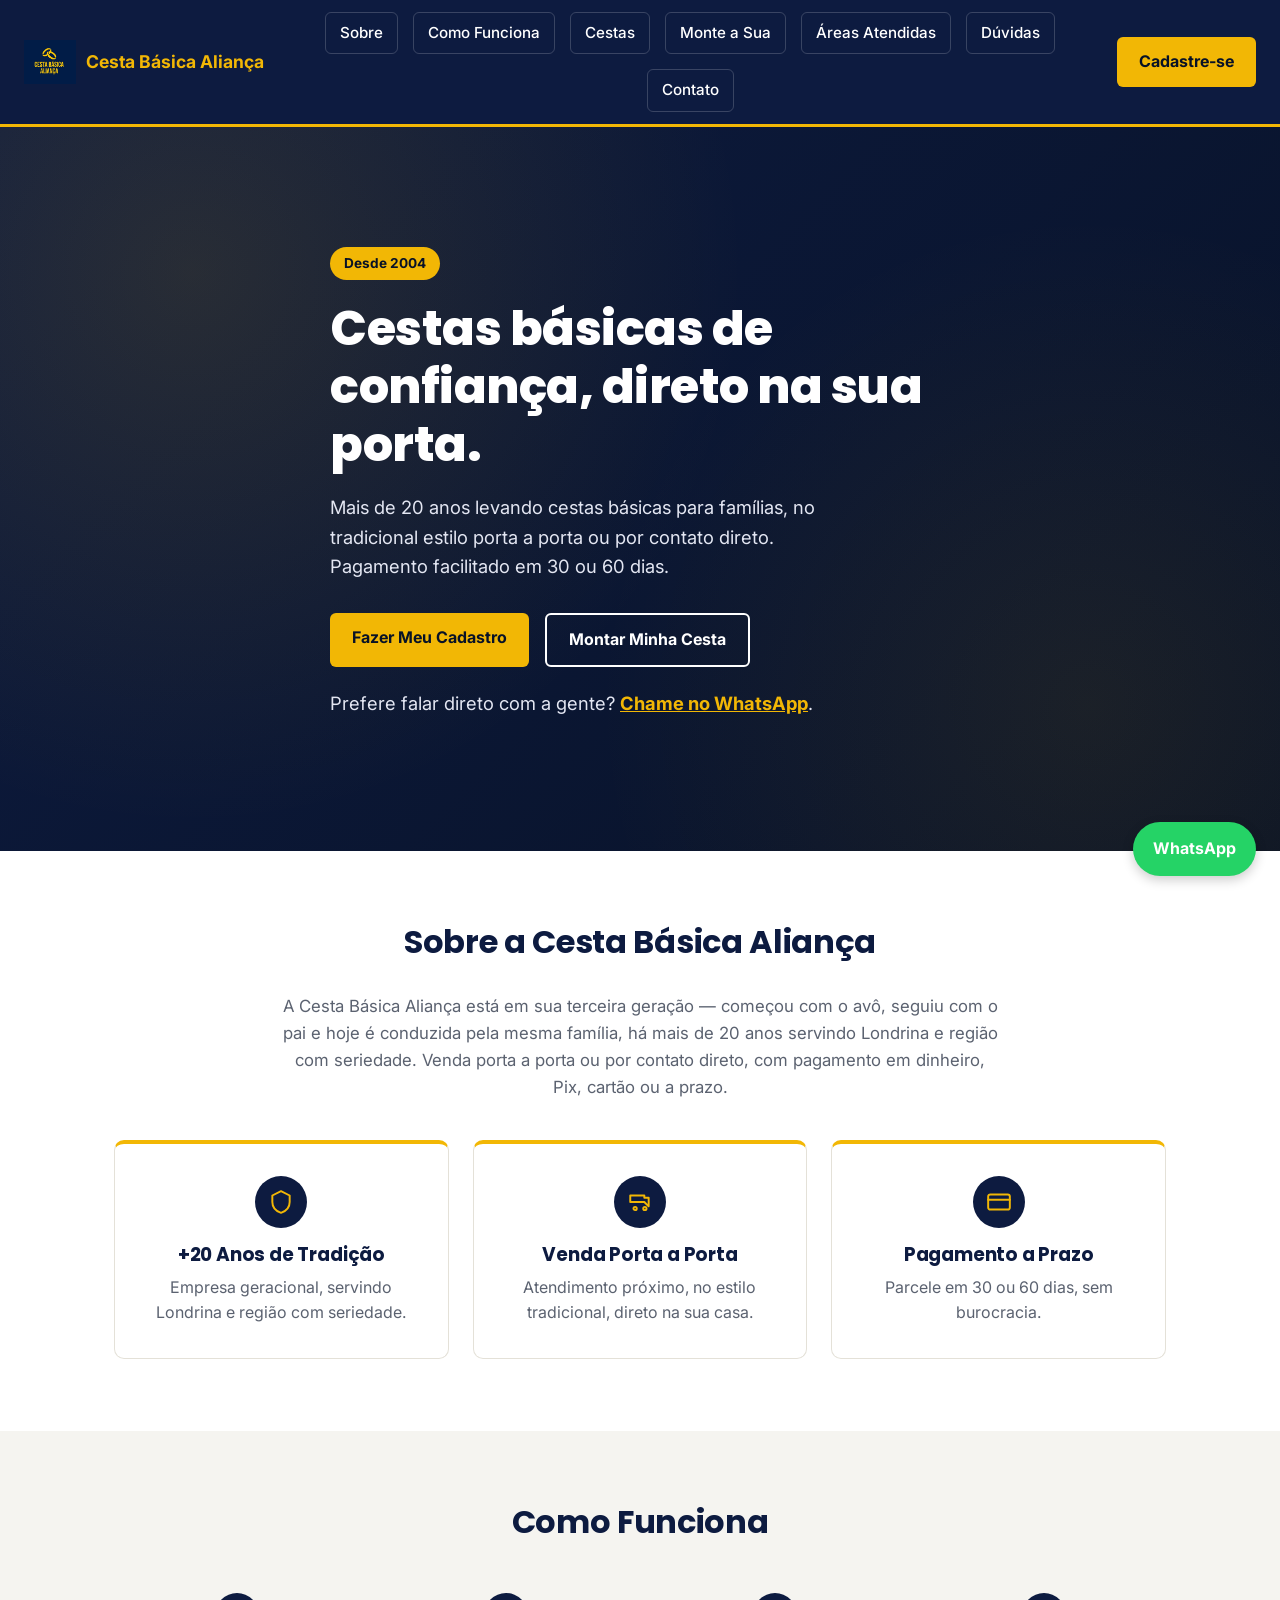
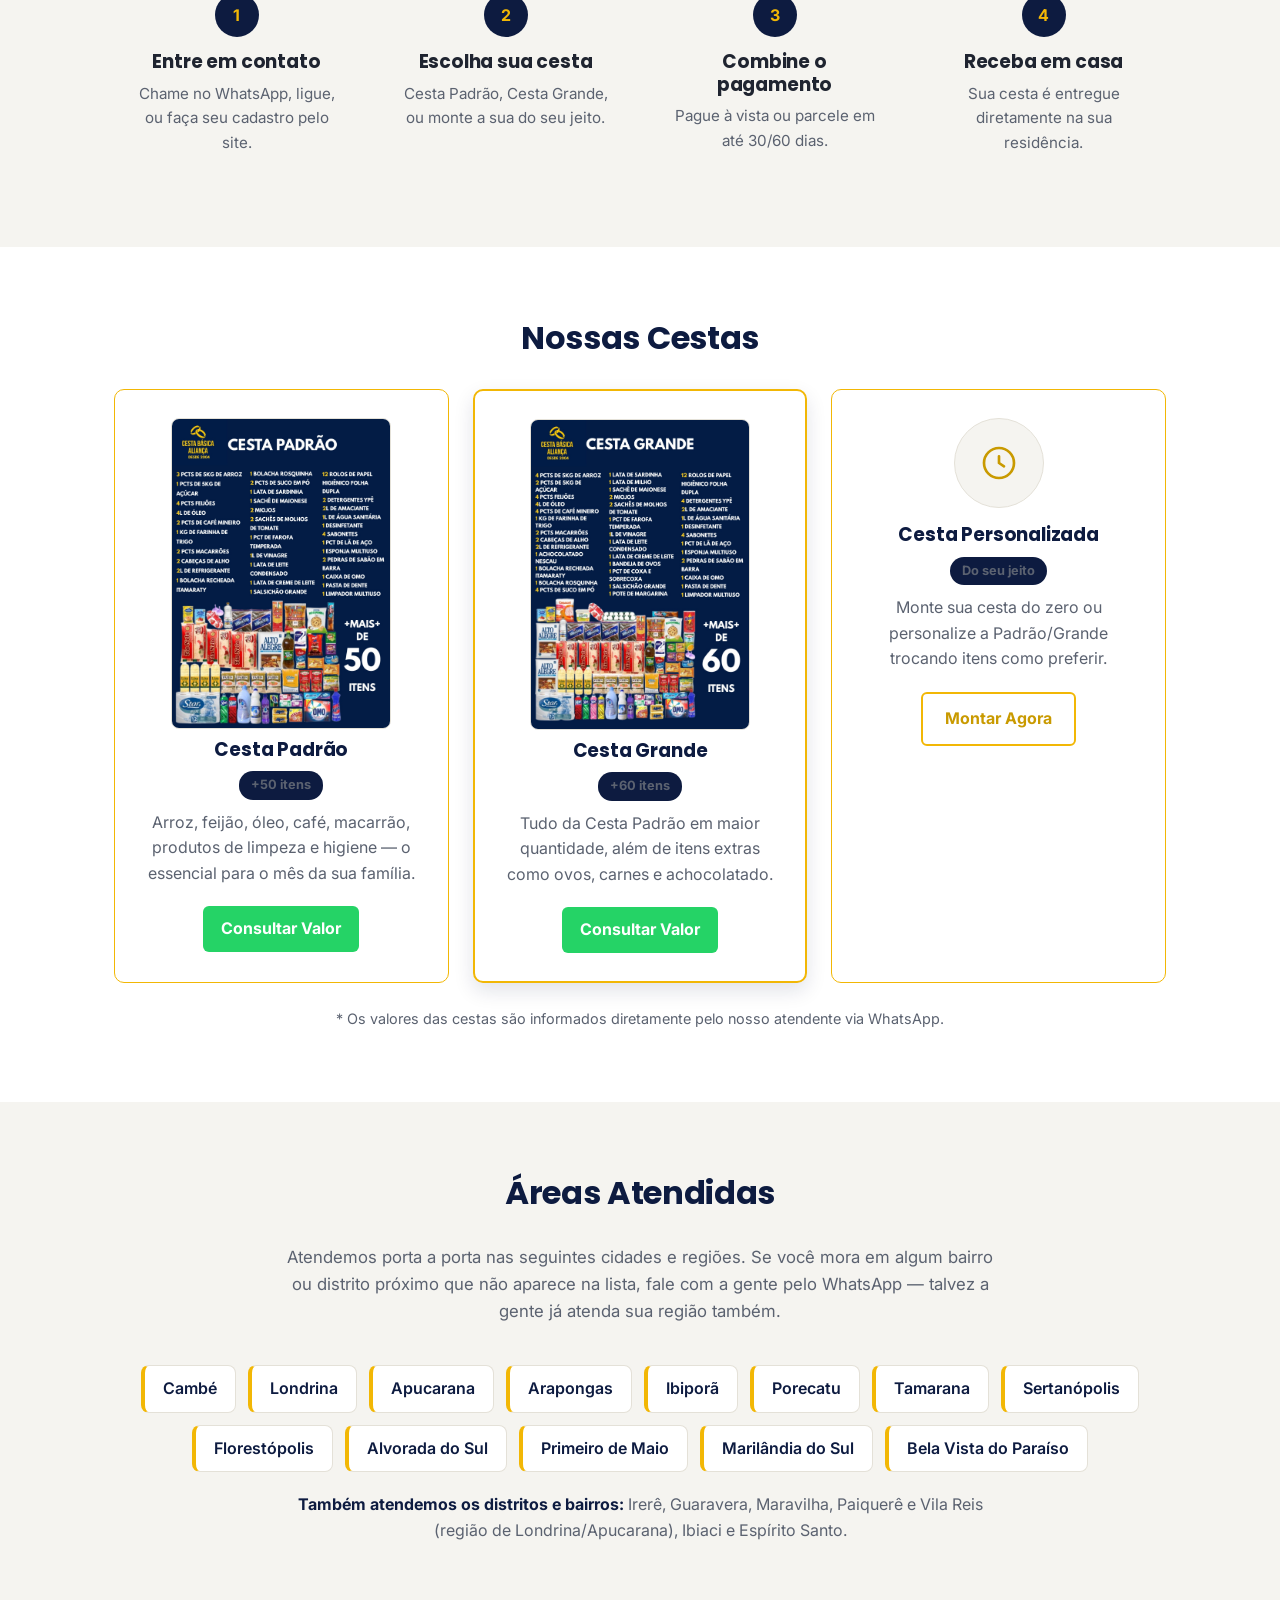
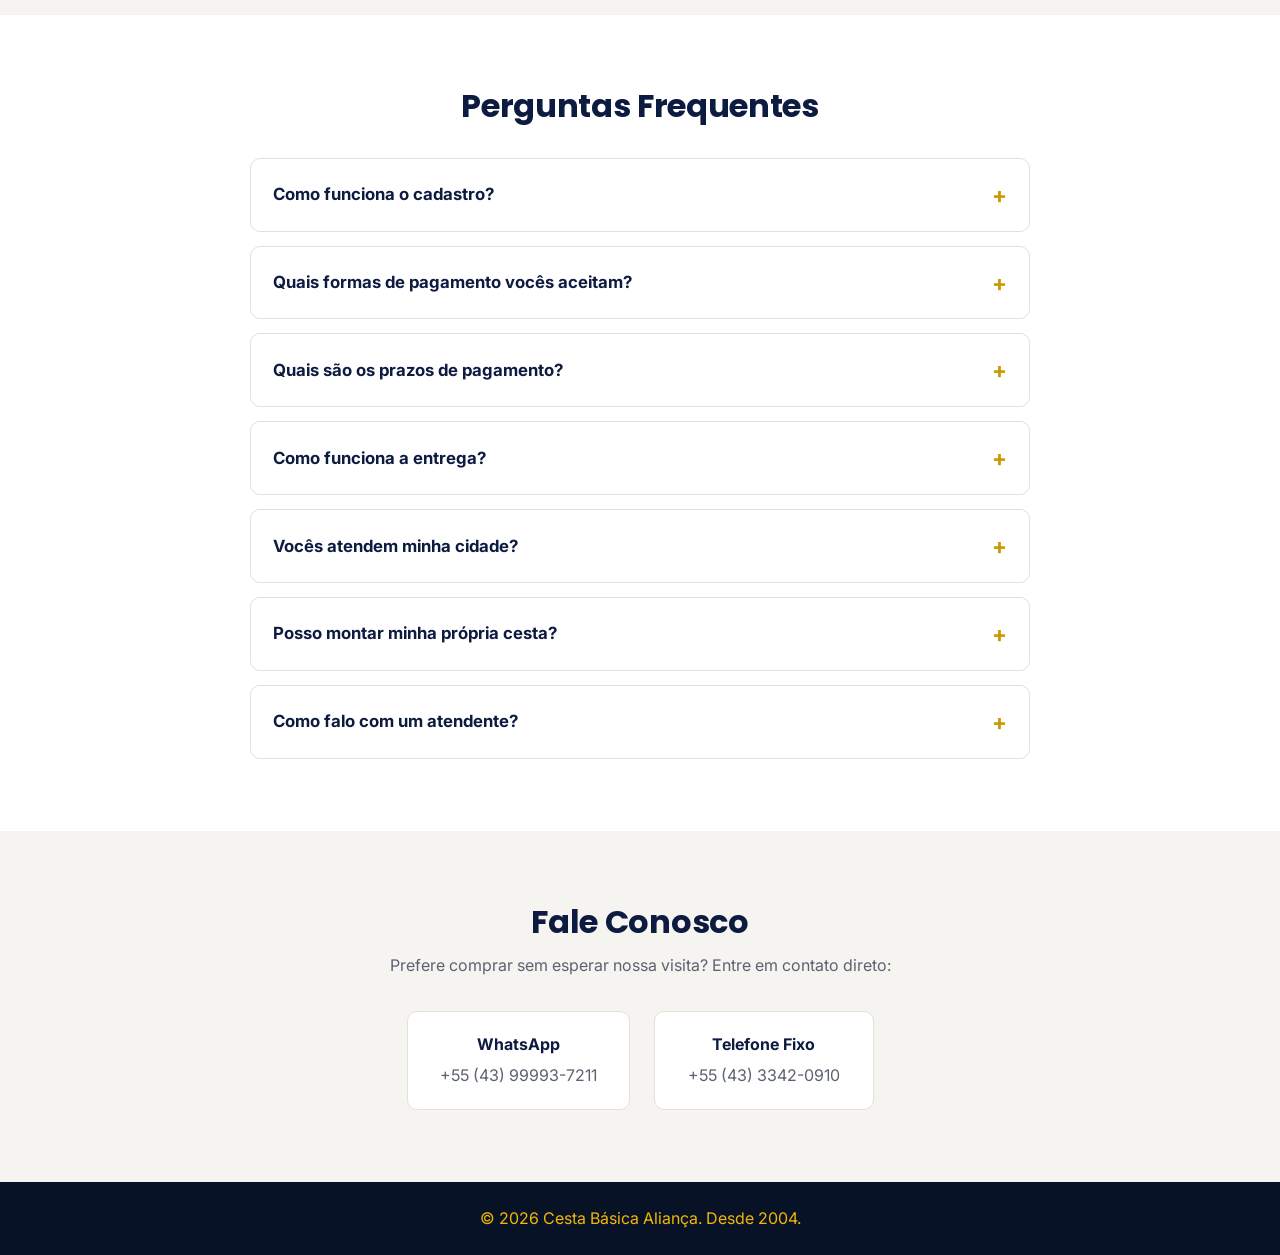
==== index.html @ c3e7e219 "Site institucional Cesta Aliança" ====
<!DOCTYPE html>
<html lang="pt-BR">
<head>
<meta charset="UTF-8">
<meta name="viewport" content="width=device-width, initial-scale=1.0">
<title>Cesta Básica Aliança - Venda de Cestas Básicas desde 2004</title>
<link rel="preconnect" href="https://fonts.googleapis.com">
<link rel="preconnect" href="https://fonts.gstatic.com" crossorigin>
<link href="https://fonts.googleapis.com/css2?family=Poppins:wght@600;700;800&family=Inter:wght@400;500;600&display=swap" rel="stylesheet">
<link rel="stylesheet" href="estilo.css">
</head>
<body>

  <header class="header">
    <div class="container header-inner">
      <a class="logo" href="index.html">
        <img src="imagens/logo.jpg" alt="Cesta Básica Aliança" onerror="this.style.display='none'">
        <span class="logo-texto">Cesta Básica Aliança</span>
      </a>
      <button type="button" class="nav-toggle" id="nav-toggle" aria-label="Abrir menu" aria-expanded="false">
        <span></span><span></span><span></span>
      </button>
      <nav class="nav" id="nav-principal">
        <a href="#sobre">Sobre</a>
        <a href="#como-funciona">Como Funciona</a>
        <a href="#cestas">Cestas</a>
        <a href="montar-cesta.html">Monte a Sua</a>
        <a href="#areas">Áreas Atendidas</a>
        <a href="#faq">Dúvidas</a>
        <a href="#contato">Contato</a>
        <a class="btn btn-primario nav-cta-mobile" href="cadastro.html">Cadastre-se</a>
      </nav>
      <a class="btn btn-primario nav-cta" href="cadastro.html">Cadastre-se</a>
    </div>
  </header>

  <section class="hero">
    <div class="hero-fundo"></div>
    <div class="hero-veu"></div>
    <div class="container hero-inner">
      <div class="hero-texto">
        <span class="selo-desde">Desde 2004</span>
        <h1>Cestas básicas de confiança, direto na sua porta.</h1>
        <p>Mais de 20 anos levando cestas básicas para famílias, no tradicional estilo porta a porta ou por contato direto. Pagamento facilitado em 30 ou 60 dias.</p>
        <div class="hero-botoes">
          <a class="btn btn-primario" href="cadastro.html">Fazer Meu Cadastro</a>
          <a class="btn btn-secundario btn-secundario-hero" href="montar-cesta.html">Montar Minha Cesta</a>
        </div>
        <p class="hero-nota-contato">Prefere falar direto com a gente? <a href="https://wa.me/5543999937211" target="_blank" rel="noopener">Chame no WhatsApp</a>.</p>
      </div>
    </div>
  </section>

  <section id="sobre" class="secao">
    <div class="container">
      <h2>Sobre a Cesta Básica Aliança</h2>
      <p class="texto-sobre">
        A Cesta Básica Aliança está em sua terceira geração — começou com o avô, seguiu com o pai
        e hoje é conduzida pela mesma família, há mais de 20 anos servindo Londrina e região com
        seriedade. Venda porta a porta ou por contato direto, com pagamento em dinheiro, Pix,
        cartão ou a prazo.
      </p>
      <div class="destaques">
        <div class="destaque">
          <div class="destaque-icone" aria-hidden="true">
            <svg viewBox="0 0 24 24" fill="none" stroke="currentColor" stroke-width="1.8" stroke-linecap="round" stroke-linejoin="round"><path d="M12 2l8 4v6c0 5-3.5 8.5-8 10-4.5-1.5-8-5-8-10V6l8-4z"/></svg>
          </div>
          <h3>+20 Anos de Tradição</h3>
          <p>Empresa geracional, servindo Londrina e região com seriedade.</p>
        </div>
        <div class="destaque">
          <div class="destaque-icone" aria-hidden="true">
            <svg viewBox="0 0 24 24" fill="none" stroke="currentColor" stroke-width="1.8" stroke-linecap="round" stroke-linejoin="round"><path d="M3 12h13l4 4v-8h-4V6H3v6z"/><circle cx="7.5" cy="18" r="1.5"/><circle cx="16.5" cy="18" r="1.5"/></svg>
          </div>
          <h3>Venda Porta a Porta</h3>
          <p>Atendimento próximo, no estilo tradicional, direto na sua casa.</p>
        </div>
        <div class="destaque">
          <div class="destaque-icone" aria-hidden="true">
            <svg viewBox="0 0 24 24" fill="none" stroke="currentColor" stroke-width="1.8" stroke-linecap="round" stroke-linejoin="round"><rect x="2" y="5" width="20" height="14" rx="2"/><path d="M2 10h20"/></svg>
          </div>
          <h3>Pagamento a Prazo</h3>
          <p>Parcele em 30 ou 60 dias, sem burocracia.</p>
        </div>
      </div>
    </div>
  </section>

  <section id="como-funciona" class="secao secao-alt">
    <div class="container">
      <h2>Como Funciona</h2>
      <div class="passos">
        <div class="passo">
          <span class="passo-numero">1</span>
          <h3>Entre em contato</h3>
          <p>Chame no WhatsApp, ligue, ou faça seu cadastro pelo site.</p>
        </div>
        <div class="passo">
          <span class="passo-numero">2</span>
          <h3>Escolha sua cesta</h3>
          <p>Cesta Padrão, Cesta Grande, ou monte a sua do seu jeito.</p>
        </div>
        <div class="passo">
          <span class="passo-numero">3</span>
          <h3>Combine o pagamento</h3>
          <p>Pague à vista ou parcele em até 30/60 dias.</p>
        </div>
        <div class="passo">
          <span class="passo-numero">4</span>
          <h3>Receba em casa</h3>
          <p>Sua cesta é entregue diretamente na sua residência.</p>
        </div>
      </div>
    </div>
  </section>

  <section id="cestas" class="secao">
    <div class="container">
      <h2>Nossas Cestas</h2>
      <div class="cartoes-cesta">
        <div class="cartao-cesta">
          <img class="cartao-cesta-imagem" src="imagens/cesta-padrao.jpg" alt="Itens da Cesta Padrão">
          <h3>Cesta Padrão</h3>
          <p class="cartao-cesta-selo">+50 itens</p>
          <p>Arroz, feijão, óleo, café, macarrão, produtos de limpeza e higiene — o essencial para o mês da sua família.</p>
          <a class="btn btn-whatsapp" href="https://wa.me/5543999937211?text=Ol%C3%A1!%20Quero%20consultar%20o%20valor%20da%20Cesta%20Padr%C3%A3o." target="_blank" rel="noopener">Consultar Valor</a>
        </div>
        <div class="cartao-cesta cartao-cesta-destaque">
          <img class="cartao-cesta-imagem" src="imagens/cesta-grande.jpg" alt="Itens da Cesta Grande">
          <h3>Cesta Grande</h3>
          <p class="cartao-cesta-selo">+60 itens</p>
          <p>Tudo da Cesta Padrão em maior quantidade, além de itens extras como ovos, carnes e achocolatado.</p>
          <a class="btn btn-whatsapp" href="https://wa.me/5543999937211?text=Ol%C3%A1!%20Quero%20consultar%20o%20valor%20da%20Cesta%20Grande." target="_blank" rel="noopener">Consultar Valor</a>
        </div>
        <div class="cartao-cesta">
          <div class="cartao-cesta-icone" aria-hidden="true">
            <svg viewBox="0 0 24 24" fill="none" stroke="currentColor" stroke-width="1.6" stroke-linecap="round" stroke-linejoin="round"><path d="M12 3v18M3 12h18M6 6l12 12M18 6L6 18" opacity="0"/><circle cx="12" cy="12" r="9"/><path d="M12 8v4l3 2"/></svg>
          </div>
          <h3>Cesta Personalizada</h3>
          <p class="cartao-cesta-selo">Do seu jeito</p>
          <p>Monte sua cesta do zero ou personalize a Padrão/Grande trocando itens como preferir.</p>
          <a class="btn btn-secundario" href="montar-cesta.html">Montar Agora</a>
        </div>
      </div>
      <p class="galeria-nota">* Os valores das cestas são informados diretamente pelo nosso atendente via WhatsApp.</p>
    </div>
  </section>

  <section id="areas" class="secao secao-alt">
    <div class="container">
      <h2>Áreas Atendidas</h2>
      <p class="texto-sobre">
        Atendemos porta a porta nas seguintes cidades e regiões. Se você mora em algum bairro ou
        distrito próximo que não aparece na lista, fale com a gente pelo WhatsApp — talvez a gente
        já atenda sua região também.
      </p>
      <div class="areas-grid">
        <span class="area-item">Cambé</span>
        <span class="area-item">Londrina</span>
        <span class="area-item">Apucarana</span>
        <span class="area-item">Arapongas</span>
        <span class="area-item">Ibiporã</span>
        <span class="area-item">Porecatu</span>
        <span class="area-item">Tamarana</span>
        <span class="area-item">Sertanópolis</span>
        <span class="area-item">Florestópolis</span>
        <span class="area-item">Alvorada do Sul</span>
        <span class="area-item">Primeiro de Maio</span>
        <span class="area-item">Marilândia do Sul</span>
        <span class="area-item">Bela Vista do Paraíso</span>
      </div>
      <p class="areas-distritos">
        <strong>Também atendemos os distritos e bairros:</strong>
        Irerê, Guaravera, Maravilha, Paiquerê e Vila Reis (região de Londrina/Apucarana), Ibiaci e Espírito Santo.
      </p>
    </div>
  </section>

  <section id="faq" class="secao">
    <div class="container">
      <h2>Perguntas Frequentes</h2>
      <div class="faq-lista">
        <details class="faq-item">
          <summary>Como funciona o cadastro?</summary>
          <p>É bem simples: você preenche seu nome, endereço e telefone na nossa <a href="cadastro.html">página de cadastro</a>, escolhe o tipo de cesta que prefere e a forma de pagamento. Depois disso, nossa equipe entra em contato para confirmar tudo com você antes da entrega.</p>
        </details>
        <details class="faq-item">
          <summary>Quais formas de pagamento vocês aceitam?</summary>
          <p>Aceitamos dinheiro, Pix, cartão de débito e crédito, e também cartão vale-alimentação. Os valores são sempre combinados diretamente com o nosso atendente, de acordo com a cesta escolhida.</p>
        </details>
        <details class="faq-item">
          <summary>Quais são os prazos de pagamento?</summary>
          <p>Você pode pagar à vista ou parcelado, por meio de promissória: a primeira parcela vence em até 30 dias e a segunda em até 60 dias. Os valores são sempre combinados diretamente com o nosso atendente, de acordo com a cesta escolhida.</p>
        </details>
        <details class="faq-item">
          <summary>Como funciona a entrega?</summary>
          <p>Trabalhamos no tradicional estilo porta a porta: nossa equipe visita sua residência para entregar a cesta e acertar os detalhes pessoalmente. Se preferir, você também pode entrar em contato direto pelo WhatsApp para combinar tudo antes.</p>
        </details>
        <details class="faq-item">
          <summary>Vocês atendem minha cidade?</summary>
          <p>Confira a lista completa na seção <a href="#areas">Áreas Atendidas</a> acima. Se sua cidade ou bairro não estiver na lista, chame no WhatsApp para a gente confirmar.</p>
        </details>
        <details class="faq-item">
          <summary>Posso montar minha própria cesta?</summary>
          <p>Sim! Na página <a href="montar-cesta.html">Monte a Sua</a> você escolhe cada item ou personaliza a Cesta Padrão/Grande do seu jeito. O valor final é sempre confirmado com nosso atendente.</p>
        </details>
        <details class="faq-item">
          <summary>Como falo com um atendente?</summary>
          <p>É só chamar no <a href="https://wa.me/5543999937211" target="_blank" rel="noopener">WhatsApp no número (43) 99993-7211</a>, ou ligar no telefone fixo (43) 3342-0910. Se preferir, faça seu cadastro no site que entraremos em contato com você.</p>
        </details>
      </div>
    </div>
  </section>

  <section id="contato" class="secao secao-alt secao-contato">
    <div class="container">
      <h2>Fale Conosco</h2>
      <p>Prefere comprar sem esperar nossa visita? Entre em contato direto:</p>
      <div class="contatos">
        <a class="contato-item" href="https://wa.me/5543999937211" target="_blank" rel="noopener">
          <strong>WhatsApp</strong>
          <span>+55 (43) 99993-7211</span>
        </a>
        <a class="contato-item" href="tel:+554333420910">
          <strong>Telefone Fixo</strong>
          <span>+55 (43) 3342-0910</span>
        </a>
      </div>
    </div>
  </section>

  <footer class="footer">
    <div class="container">
      <p>&copy; <span id="ano"></span> Cesta Básica Aliança. Desde 2004.</p>
    </div>
  </footer>

  <a class="whatsapp-flutuante" href="https://wa.me/5543999937211" target="_blank" rel="noopener" aria-label="Fale no WhatsApp">
    WhatsApp
  </a>

  <script src="menu.js"></script>
  <script>
    document.getElementById('ano').textContent = new Date().getFullYear();
  </script>
</body>
</html>
---- estilo.css ----
:root {
  --azul-marinho: #0d1b40;
  --azul-marinho-escuro: #081227;
  --dourado: #f2b705;
  --dourado-escuro: #c99a00;
  --cor-texto: #1f2430;
  --cor-texto-claro: #5b6270;
  --cor-fundo: #ffffff;
  --cor-fundo-alt: #f5f4f0;
  --cor-borda: #e4e1d8;
  --fonte: 'Inter', 'Segoe UI', Arial, sans-serif;
  --fonte-titulo: 'Poppins', 'Segoe UI', Arial, sans-serif;
}

* {
  box-sizing: border-box;
  margin: 0;
  padding: 0;
}

html {
  scroll-behavior: smooth;
  scroll-padding-top: calc(var(--header-h, 90px) + 12px);
}

[hidden] {
  display: none !important;
}

body {
  font-family: var(--fonte);
  color: var(--cor-texto);
  line-height: 1.6;
  background: var(--cor-fundo);
}

.container {
  max-width: 1100px;
  margin: 0 auto;
  padding: 0 24px;
}

a {
  text-decoration: none;
  color: inherit;
}

h1, h2, h3 {
  line-height: 1.2;
  font-family: var(--fonte-titulo);
  letter-spacing: -0.01em;
}

/* Header */
.header {
  position: sticky;
  top: 0;
  background: var(--azul-marinho);
  border-bottom: 3px solid var(--dourado);
  z-index: 100;
}

.header-inner {
  display: flex;
  align-items: center;
  justify-content: space-between;
  padding: 12px 24px;
  gap: 20px;
  max-width: 1360px;
  position: relative;
}

.logo {
  display: flex;
  align-items: center;
  gap: 10px;
  font-weight: 700;
  font-size: 1.1rem;
  color: var(--dourado);
  white-space: nowrap;
}

.logo img {
  height: 44px;
  width: auto;
}

.nav {
  display: flex;
  gap: 15px;
  flex: 1;
  justify-content: center;
  flex-wrap: wrap;
}

.nav a {
  font-weight: 500;
  color: #ffffff;
  white-space: nowrap;
  font-size: 0.95rem;
  padding: 8px 14px;
  border: 1px solid rgba(255, 255, 255, 0.18);
  border-radius: 6px;
  transition: color 0.15s ease, border-color 0.15s ease, background 0.15s ease;
}

.nav a:hover {
  color: var(--dourado);
  border-color: var(--dourado);
  background: rgba(242, 183, 5, 0.08);
}

.nav-cta {
  white-space: nowrap;
}

.nav .nav-cta-mobile { display: none; }

.nav-toggle {
  display: none;
  flex-direction: column;
  justify-content: center;
  gap: 5px;
  width: 40px;
  height: 40px;
  border: none;
  background: transparent;
  cursor: pointer;
  padding: 0;
  flex-shrink: 0;
}

.nav-toggle span {
  display: block;
  width: 24px;
  height: 2px;
  background: var(--dourado);
  border-radius: 2px;
  transition: transform 0.2s ease, opacity 0.2s ease;
}

.nav-toggle.aberto span:nth-child(1) { transform: translateY(7px) rotate(45deg); }
.nav-toggle.aberto span:nth-child(2) { opacity: 0; }
.nav-toggle.aberto span:nth-child(3) { transform: translateY(-7px) rotate(-45deg); }

/* Botões */
.btn {
  display: inline-block;
  padding: 12px 22px;
  border-radius: 6px;
  font-weight: 700;
  transition: opacity 0.2s ease, transform 0.15s ease;
  border: none;
  cursor: pointer;
  font-family: inherit;
  font-size: 1rem;
}

.btn:hover {
  opacity: 0.88;
  transform: translateY(-1px);
}

.btn-primario {
  background: var(--dourado);
  color: var(--azul-marinho-escuro);
}

.btn-secundario {
  background: transparent;
  color: var(--dourado-escuro);
  border: 2px solid var(--dourado);
}

.btn-whatsapp {
  background: #25d366;
  color: #fff;
  padding: 10px 18px;
}

/* Hero */
.hero {
  position: relative;
  color: #fff;
  padding: 120px 0 100px;
  min-height: 560px;
  display: flex;
  align-items: center;
  overflow: hidden;
}

.hero-fundo {
  position: absolute;
  inset: 0;
  background: linear-gradient(135deg, var(--azul-marinho), var(--azul-marinho-escuro));
}

.hero-veu {
  position: absolute;
  inset: 0;
  background-image:
    radial-gradient(circle at 15% 20%, rgba(242, 183, 5, 0.12) 0%, transparent 45%),
    radial-gradient(circle at 85% 80%, rgba(242, 183, 5, 0.08) 0%, transparent 40%);
}

.hero-inner {
  position: relative;
  z-index: 1;
}

.hero-texto {
  max-width: 620px;
}

.selo-desde {
  display: inline-block;
  background: var(--dourado);
  color: var(--azul-marinho-escuro);
  font-weight: 700;
  padding: 6px 14px;
  border-radius: 20px;
  font-size: 0.85rem;
  margin-bottom: 20px;
}

.hero-texto h1 {
  font-size: 3rem;
  font-weight: 800;
  color: #ffffff;
  margin-bottom: 20px;
}

.hero-texto p {
  color: #e3e6f2;
  font-size: 1.15rem;
  margin-bottom: 32px;
  max-width: 520px;
}

.hero-botoes {
  display: flex;
  gap: 16px;
  flex-wrap: wrap;
}

.btn-secundario-hero {
  color: #fff;
  border-color: #fff;
}

.btn-secundario-hero:hover {
  background: #fff;
  color: var(--azul-marinho-escuro);
}

.hero-nota-contato {
  margin-top: 22px;
  color: #d8dcea;
  font-size: 0.95rem;
}

.hero-nota-contato a {
  color: var(--dourado);
  font-weight: 700;
  text-decoration: underline;
}

/* Seções */
.secao {
  padding: 72px 0;
}

.secao-alt {
  background: var(--cor-fundo-alt);
}

.secao h2 {
  font-size: 2rem;
  color: var(--azul-marinho);
  text-align: center;
  margin-bottom: 32px;
}

.texto-sobre {
  max-width: 720px;
  margin: 0 auto 40px;
  text-align: center;
  color: var(--cor-texto-claro);
  font-size: 1.05rem;
}

.destaques {
  display: grid;
  grid-template-columns: repeat(auto-fit, minmax(220px, 1fr));
  gap: 24px;
}

.destaque {
  background: var(--cor-fundo);
  border: 1px solid var(--cor-borda);
  border-top: 4px solid var(--dourado);
  border-radius: 10px;
  padding: 32px 28px;
  text-align: center;
  transition: transform 0.2s ease, box-shadow 0.2s ease;
}

.destaque:hover {
  transform: translateY(-4px);
  box-shadow: 0 12px 24px rgba(13, 27, 64, 0.08);
}

.destaque-icone {
  width: 52px;
  height: 52px;
  margin: 0 auto 16px;
  border-radius: 50%;
  background: var(--azul-marinho);
  color: var(--dourado);
  display: flex;
  align-items: center;
  justify-content: center;
}

.destaque-icone svg {
  width: 26px;
  height: 26px;
}

.destaque h3 {
  color: var(--azul-marinho);
  margin-bottom: 8px;
}

.destaque p {
  color: var(--cor-texto-claro);
}

/* Passos */
.passos {
  display: grid;
  grid-template-columns: repeat(auto-fit, minmax(200px, 1fr));
  gap: 24px;
}

.passo {
  text-align: center;
  padding: 20px;
}

.passo-numero {
  display: inline-flex;
  align-items: center;
  justify-content: center;
  width: 44px;
  height: 44px;
  border-radius: 50%;
  background: var(--azul-marinho);
  color: var(--dourado);
  font-weight: 700;
  margin-bottom: 14px;
}

.passo h3 {
  margin-bottom: 8px;
  color: var(--cor-texto);
}

.passo p {
  color: var(--cor-texto-claro);
  font-size: 0.95rem;
}

/* Cartões de cesta */
.cartoes-cesta {
  display: grid;
  grid-template-columns: repeat(auto-fit, minmax(260px, 1fr));
  gap: 24px;
}

.cartao-cesta {
  background: var(--cor-fundo);
  border: 1px solid var(--dourado);
  border-radius: 10px;
  padding: 28px;
  text-align: center;
  display: flex;
  flex-direction: column;
  align-items: center;
  gap: 10px;
  transition: transform 0.2s ease, box-shadow 0.2s ease;
}

.cartao-cesta:hover {
  transform: translateY(-4px);
  box-shadow: 0 12px 24px rgba(13, 27, 64, 0.1);
}

.cartao-cesta-destaque {
  border: 2px solid var(--dourado);
  box-shadow: 0 8px 20px rgba(13, 27, 64, 0.12);
}

.cartao-cesta-imagem {
  width: 100%;
  max-width: 220px;
  border-radius: 8px;
  border: 1px solid var(--cor-borda);
}

.cartao-cesta-icone {
  width: 90px;
  height: 90px;
  border-radius: 50%;
  background: var(--cor-fundo-alt);
  border: 1px solid var(--cor-borda);
  color: var(--dourado-escuro);
  display: flex;
  align-items: center;
  justify-content: center;
  margin-bottom: 6px;
}

.cartao-cesta-icone svg {
  width: 40px;
  height: 40px;
}

.cartao-cesta h3 {
  color: var(--azul-marinho);
}

.cartao-cesta-selo {
  display: inline-block;
  background: var(--azul-marinho);
  color: var(--dourado);
  font-weight: 700;
  font-size: 0.8rem;
  padding: 4px 12px;
  border-radius: 14px;
}

.cartao-cesta p {
  color: var(--cor-texto-claro);
}

.cartao-cesta .btn {
  margin-top: 10px;
}

.galeria-nota {
  text-align: center;
  margin-top: 24px;
  color: var(--cor-texto-claro);
  font-size: 0.9rem;
}

/* Áreas Atendidas */
.areas-grid {
  display: flex;
  flex-wrap: wrap;
  justify-content: center;
  gap: 12px;
  margin-bottom: 20px;
}

.area-item {
  background: var(--cor-fundo);
  border: 1px solid var(--cor-borda);
  border-left: 4px solid var(--dourado);
  border-radius: 8px;
  padding: 10px 18px;
  font-weight: 600;
  color: var(--azul-marinho);
}

.areas-distritos {
  text-align: center;
  color: var(--cor-texto-claro);
  max-width: 720px;
  margin: 0 auto;
}

.areas-distritos strong {
  color: var(--azul-marinho);
}

/* FAQ */
.faq-lista {
  max-width: 780px;
  margin: 0 auto;
  display: flex;
  flex-direction: column;
  gap: 14px;
}

.faq-item {
  background: var(--cor-fundo);
  border: 1px solid var(--cor-borda);
  border-radius: 10px;
  padding: 18px 22px;
}

.faq-item summary {
  cursor: pointer;
  font-weight: 700;
  color: var(--azul-marinho);
  font-size: 1.05rem;
  list-style: none;
  display: flex;
  align-items: center;
  justify-content: space-between;
}

.faq-item summary::-webkit-details-marker {
  display: none;
}

.faq-item summary::after {
  content: "+";
  font-size: 1.4rem;
  color: var(--dourado-escuro);
  margin-left: 12px;
}

.faq-item[open] summary::after {
  content: "−";
}

.faq-item p {
  margin-top: 12px;
  color: var(--cor-texto-claro);
}

/* Contato */
.secao-contato h2 {
  margin-bottom: 12px;
}

.secao-contato > .container > p {
  text-align: center;
  color: var(--cor-texto-claro);
  margin-bottom: 32px;
}

.contatos {
  display: flex;
  justify-content: center;
  gap: 24px;
  flex-wrap: wrap;
}

.contato-item {
  background: var(--cor-fundo);
  border: 1px solid var(--cor-borda);
  border-radius: 10px;
  padding: 20px 32px;
  text-align: center;
  min-width: 220px;
}

.contato-item strong {
  display: block;
  color: var(--azul-marinho);
  margin-bottom: 6px;
}

.contato-item span {
  color: var(--cor-texto-claro);
}

/* Footer */
.footer {
  background: var(--azul-marinho-escuro);
  color: var(--dourado);
  text-align: center;
  padding: 24px 0;
}

/* WhatsApp flutuante */
.whatsapp-flutuante {
  position: fixed;
  bottom: 24px;
  right: 24px;
  background: #25d366;
  color: #fff;
  padding: 14px 20px;
  border-radius: 30px;
  font-weight: 700;
  box-shadow: 0 4px 12px rgba(0,0,0,0.2);
  z-index: 200;
}

/* Montador de cestas */
.secao-montador h1 {
  font-size: 2.1rem;
  color: var(--azul-marinho);
  text-align: center;
  margin-bottom: 12px;
}

.montador-intro {
  max-width: 700px;
  margin: 0 auto 32px;
  text-align: center;
  color: var(--cor-texto-claro);
}

.montador-opcoes {
  display: flex;
  justify-content: center;
  gap: 16px;
  flex-wrap: wrap;
  margin-bottom: 40px;
}

.montador-layout {
  display: grid;
  grid-template-columns: 2fr 1fr;
  gap: 32px;
  align-items: start;
}

.montador-catalogo {
  display: flex;
  flex-direction: column;
  gap: 24px;
}

.catalogo-categoria {
  background: var(--cor-fundo-alt);
  border: 1px solid var(--cor-borda);
  border-radius: 10px;
  padding: 20px;
}

.catalogo-categoria h3 {
  color: var(--azul-marinho);
  margin-bottom: 12px;
  font-size: 1.1rem;
}

.catalogo-item {
  display: flex;
  align-items: center;
  justify-content: space-between;
  padding: 8px 0;
  border-bottom: 1px solid var(--cor-borda);
}

.catalogo-item:last-child {
  border-bottom: none;
}

.catalogo-item-nome {
  font-size: 0.95rem;
}

.catalogo-item-controles {
  display: flex;
  align-items: center;
  gap: 10px;
}

.btn-qtd {
  width: 28px;
  height: 28px;
  border-radius: 50%;
  border: 2px solid var(--dourado);
  background: var(--cor-fundo);
  color: var(--azul-marinho);
  font-weight: 700;
  cursor: pointer;
  line-height: 1;
}

.btn-qtd:hover {
  background: var(--dourado);
}

.catalogo-item-qtd {
  min-width: 20px;
  text-align: center;
  font-weight: 700;
}

.montador-resumo {
  background: var(--azul-marinho);
  color: #fff;
  border-radius: 10px;
  padding: 24px;
  position: sticky;
  top: 90px;
}

.montador-resumo h2 {
  color: var(--dourado);
  margin-bottom: 16px;
  font-size: 1.3rem;
}

.resumo-lista {
  list-style: none;
  margin-bottom: 16px;
  max-height: 280px;
  overflow-y: auto;
}

.resumo-lista li {
  padding: 6px 0;
  border-bottom: 1px solid rgba(255,255,255,0.15);
  font-size: 0.9rem;
}

.resumo-vazio {
  color: #b7bcd6;
  font-style: italic;
}

.resumo-pontos-linha {
  margin-bottom: 6px;
}

.resumo-comparativo {
  color: var(--dourado);
  font-size: 0.9rem;
  margin-bottom: 14px;
}

.resumo-aviso {
  font-size: 0.78rem;
  color: #b7bcd6;
  margin-bottom: 18px;
}

.resumo-botoes {
  display: flex;
  flex-direction: column;
  gap: 10px;
}

.resumo-botoes .btn-secundario {
  color: var(--dourado);
  border-color: var(--dourado);
}

/* Cadastro */
.secao-cadastro h1 {
  font-size: 2.1rem;
  color: var(--azul-marinho);
  text-align: center;
  margin-bottom: 12px;
}

.cadastro-intro {
  max-width: 680px;
  margin: 0 auto 12px;
  text-align: center;
  color: var(--cor-texto-claro);
  font-size: 1.1rem;
}

.cadastro-legenda-obrigatorio {
  max-width: 680px;
  margin: 0 auto 24px;
  text-align: center;
  color: var(--cor-texto-claro);
  font-size: 0.9rem;
}

.cadastro-ajuda {
  max-width: 680px;
  margin: 0 auto 40px;
  background: #fff8e1;
  border: 2px solid var(--dourado);
  border-radius: 10px;
  padding: 20px 24px;
  text-align: center;
}

.cadastro-ajuda-texto {
  margin: 0 0 16px;
  font-size: 1.05rem;
  color: var(--azul-marinho);
  line-height: 1.5;
}

.cadastro-ajuda-botoes {
  display: flex;
  gap: 14px;
  justify-content: center;
  flex-wrap: wrap;
}

.btn-telefone {
  background: var(--azul-marinho);
  color: #fff;
  padding: 10px 18px;
}

.obrigatorio {
  color: #b3261e;
  font-weight: 700;
}

.campo-erro {
  display: none;
  color: #b3261e;
  font-size: 0.9rem;
  font-weight: 600;
}

.campo-erro.mostrar {
  display: block;
}

.campo input.campo-invalido {
  border-color: #b3261e;
}

.campo-aviso-cpf {
  display: none;
  color: #92400e;
  background: #fef3c7;
  border: 1px solid #fde68a;
  border-radius: 6px;
  padding: 8px 12px;
  font-size: 0.9rem;
}

.campo-aviso-cpf.mostrar {
  display: block;
}

.form-cadastro {
  max-width: 640px;
  margin: 0 auto;
  background: var(--cor-fundo-alt);
  border: 1px solid var(--cor-borda);
  border-radius: 12px;
  padding: 36px;
  display: flex;
  flex-direction: column;
  gap: 26px;
}

.campo {
  display: flex;
  flex-direction: column;
  gap: 8px;
}

.campo label {
  font-weight: 700;
  color: var(--azul-marinho);
  font-size: 1.1rem;
}

.campo-ajuda {
  color: var(--cor-texto-claro);
  font-size: 0.95rem;
}

.campo input[type="text"],
.campo input[type="tel"],
.campo input[type="date"],
.campo input[type="number"],
.campo textarea {
  font-family: inherit;
  font-size: 1.1rem;
  padding: 14px 16px;
  border: 2px solid var(--cor-borda);
  border-radius: 8px;
  background: var(--cor-fundo);
  color: var(--cor-texto);
  width: 100%;
}

.campo input[type="date"] {
  color-scheme: light;
}

.campo input[type="date"]::-webkit-calendar-picker-indicator {
  cursor: pointer;
  opacity: 0.6;
}

.campo input:focus,
.campo textarea:focus {
  outline: 3px solid var(--dourado);
  border-color: var(--dourado);
}

.campo textarea {
  resize: vertical;
  min-height: 90px;
}

.campo-honeypot {
  position: absolute;
  left: -9999px;
  width: 1px;
  height: 1px;
  overflow: hidden;
}

.campo select {
  font-family: inherit;
  font-size: 1.1rem;
  padding: 14px 16px;
  border: 2px solid var(--cor-borda);
  border-radius: 8px;
  background: var(--cor-fundo);
  color: var(--cor-texto);
}

.campo select:focus {
  outline: 3px solid var(--dourado);
  border-color: var(--dourado);
}

.form-secao {
  border: 1px solid var(--cor-borda);
  border-radius: 10px;
  padding: 24px;
  display: flex;
  flex-direction: column;
  gap: 22px;
}

.form-secao legend {
  font-weight: 700;
  color: var(--azul-marinho);
  font-size: 1.15rem;
  padding: 0 10px;
}

.campo-checkbox {
  flex-direction: row;
  flex-wrap: wrap;
  gap: 20px;
}

.opcao-checkbox {
  display: flex;
  align-items: center;
  gap: 10px;
  font-size: 1.05rem;
  cursor: pointer;
}

.opcao-checkbox input {
  width: 22px;
  height: 22px;
  accent-color: var(--dourado-escuro);
  flex-shrink: 0;
}

.opcoes-radio {
  display: flex;
  flex-direction: column;
  gap: 10px;
}

.opcao-radio {
  display: flex;
  align-items: center;
  gap: 12px;
  background: var(--cor-fundo);
  border: 2px solid var(--cor-borda);
  border-radius: 8px;
  padding: 14px 18px;
  cursor: pointer;
  font-size: 1.05rem;
}

.opcao-radio:has(input:checked) {
  border-color: var(--dourado);
  background: #fff9e6;
}

.bloco-condicional {
  display: flex;
  flex-direction: column;
  gap: 22px;
  padding: 18px;
  border-left: 3px solid var(--dourado);
  background: var(--cor-fundo);
  border-radius: 0 8px 8px 0;
}

.campo-explicacao {
  background: #fff9e6;
  border: 1px solid var(--dourado);
  border-radius: 8px;
  padding: 14px 18px;
}

.campo-explicacao p {
  color: var(--cor-texto);
  font-size: 0.95rem;
  line-height: 1.5;
}

.opcao-radio input {
  width: 22px;
  height: 22px;
  accent-color: var(--dourado-escuro);
  flex-shrink: 0;
}

.btn-enviar-cadastro {
  font-size: 1.15rem;
  padding: 16px 24px;
}

.cadastro-status {
  text-align: center;
  font-size: 1.05rem;
  font-weight: 600;
  border-radius: 8px;
  padding: 16px;
  display: none;
}

.cadastro-status.status-sucesso {
  display: block;
  background: #e3f7e9;
  color: #17742f;
  border: 1px solid #b6e6c4;
}

.cadastro-status.status-erro {
  display: block;
  background: #fdeaea;
  color: #b3261e;
  border: 1px solid #f3c6c4;
}

.cadastro-status .btn {
  margin-top: 14px;
}

/* Modal de sucesso */
.modal-veu {
  position: fixed;
  inset: 0;
  background: rgba(8, 18, 39, 0.6);
  display: flex;
  align-items: center;
  justify-content: center;
  padding: 20px;
  z-index: 1000;
}

.modal-veu[hidden] {
  display: none;
}

.modal-caixa {
  background: var(--cor-fundo);
  border-radius: 16px;
  padding: 40px 32px;
  max-width: 420px;
  width: 100%;
  text-align: center;
  box-shadow: 0 24px 48px rgba(0, 0, 0, 0.25);
}

.modal-icone {
  width: 64px;
  height: 64px;
  margin: 0 auto 18px;
  border-radius: 50%;
  background: #d1fae5;
  color: #065f46;
  font-size: 2rem;
  font-weight: 700;
  display: flex;
  align-items: center;
  justify-content: center;
}

.modal-caixa h2 {
  color: var(--azul-marinho);
  font-size: 1.4rem;
  margin-bottom: 10px;
}

.modal-caixa p {
  color: var(--cor-texto-claro);
  margin-bottom: 24px;
}

.modal-caixa .btn {
  width: 100%;
}

.modal-gate-botoes {
  display: flex;
  flex-direction: column;
  gap: 12px;
}

/* Responsivo */
@media (max-width: 900px) {
  .montador-layout {
    grid-template-columns: 1fr;
  }
  .montador-resumo {
    position: static;
  }
}

@media (max-width: 1080px) {
  .nav-toggle { display: flex; }
  .nav-cta { display: none; }

  .nav {
    display: none;
    position: absolute;
    top: 100%;
    left: 0;
    right: 0;
    background: var(--azul-marinho);
    border-bottom: 3px solid var(--dourado);
    flex-direction: column;
    align-items: stretch;
    gap: 0;
    padding: 8px 0;
    box-shadow: 0 12px 20px rgba(0,0,0,0.2);
  }

  .nav.aberto { display: flex; }

  .nav a {
    padding: 14px 24px;
    border-bottom: 1px solid rgba(255,255,255,0.08);
  }

  .nav-cta-mobile {
    display: block;
    margin: 12px 24px 4px;
    text-align: center;
  }

  .hero { min-height: 460px; padding: 90px 0 60px; }
  .hero-texto h1 { font-size: 2.2rem; }
}

@media (max-width: 720px) {
  .secao { padding: 56px 0; }

  .hero-texto h1 {
    font-size: 1.9rem;
  }
  .hero-texto p {
    font-size: 1rem;
  }
  .hero-botoes {
    flex-direction: column;
    align-items: stretch;
  }
  .hero-botoes .btn {
    text-align: center;
  }

  .form-cadastro {
    padding: 24px;
  }
}

@media (max-width: 480px) {
  .hero { min-height: 420px; padding: 80px 0 48px; }
  .hero-texto h1 { font-size: 1.6rem; }
  .selo-desde { font-size: 0.78rem; }

  .secao h2 { font-size: 1.6rem; }

  .destaques, .passos, .cartoes-cesta {
    grid-template-columns: 1fr;
  }

  .cartao-cesta-imagem { max-width: 100%; }

  .contatos { flex-direction: column; align-items: stretch; }
  .contato-item { min-width: 0; }

  .montador-opcoes { flex-direction: column; align-items: stretch; }
  .montador-opcoes .btn { text-align: center; }
}
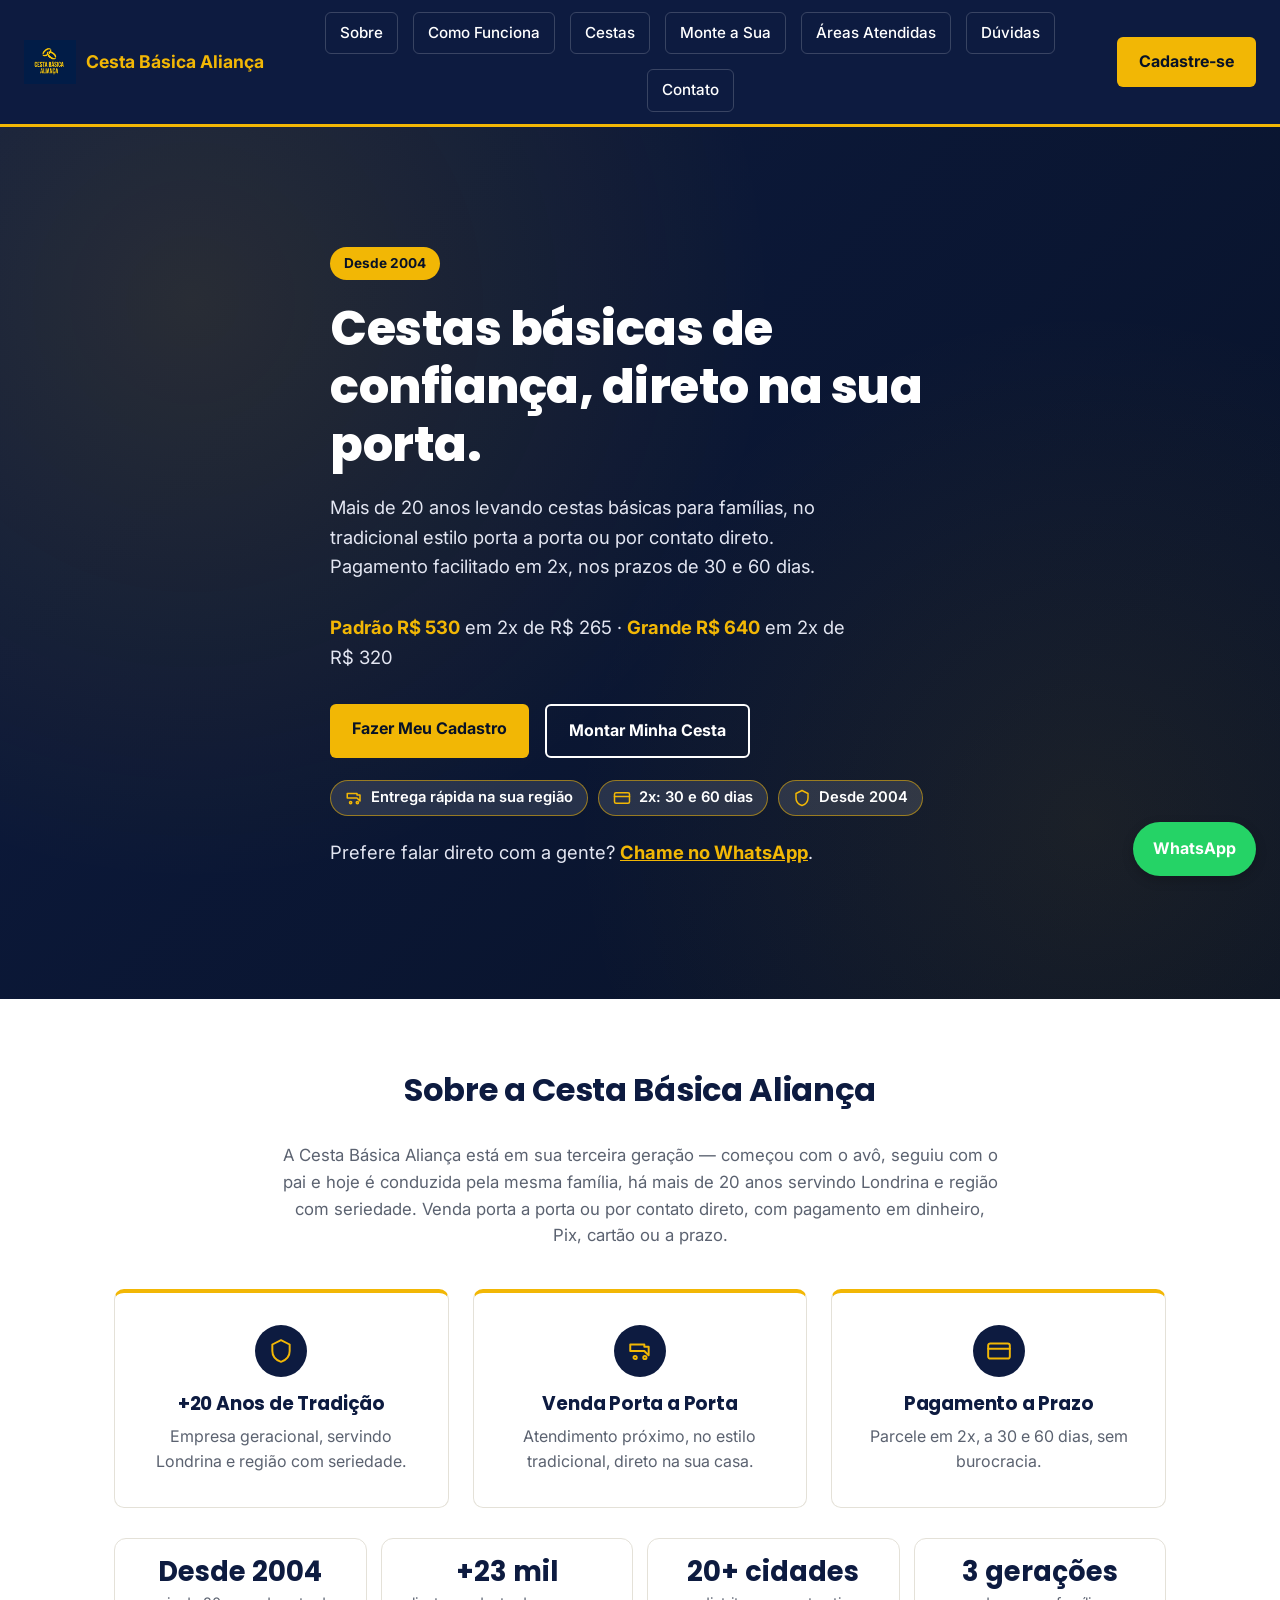
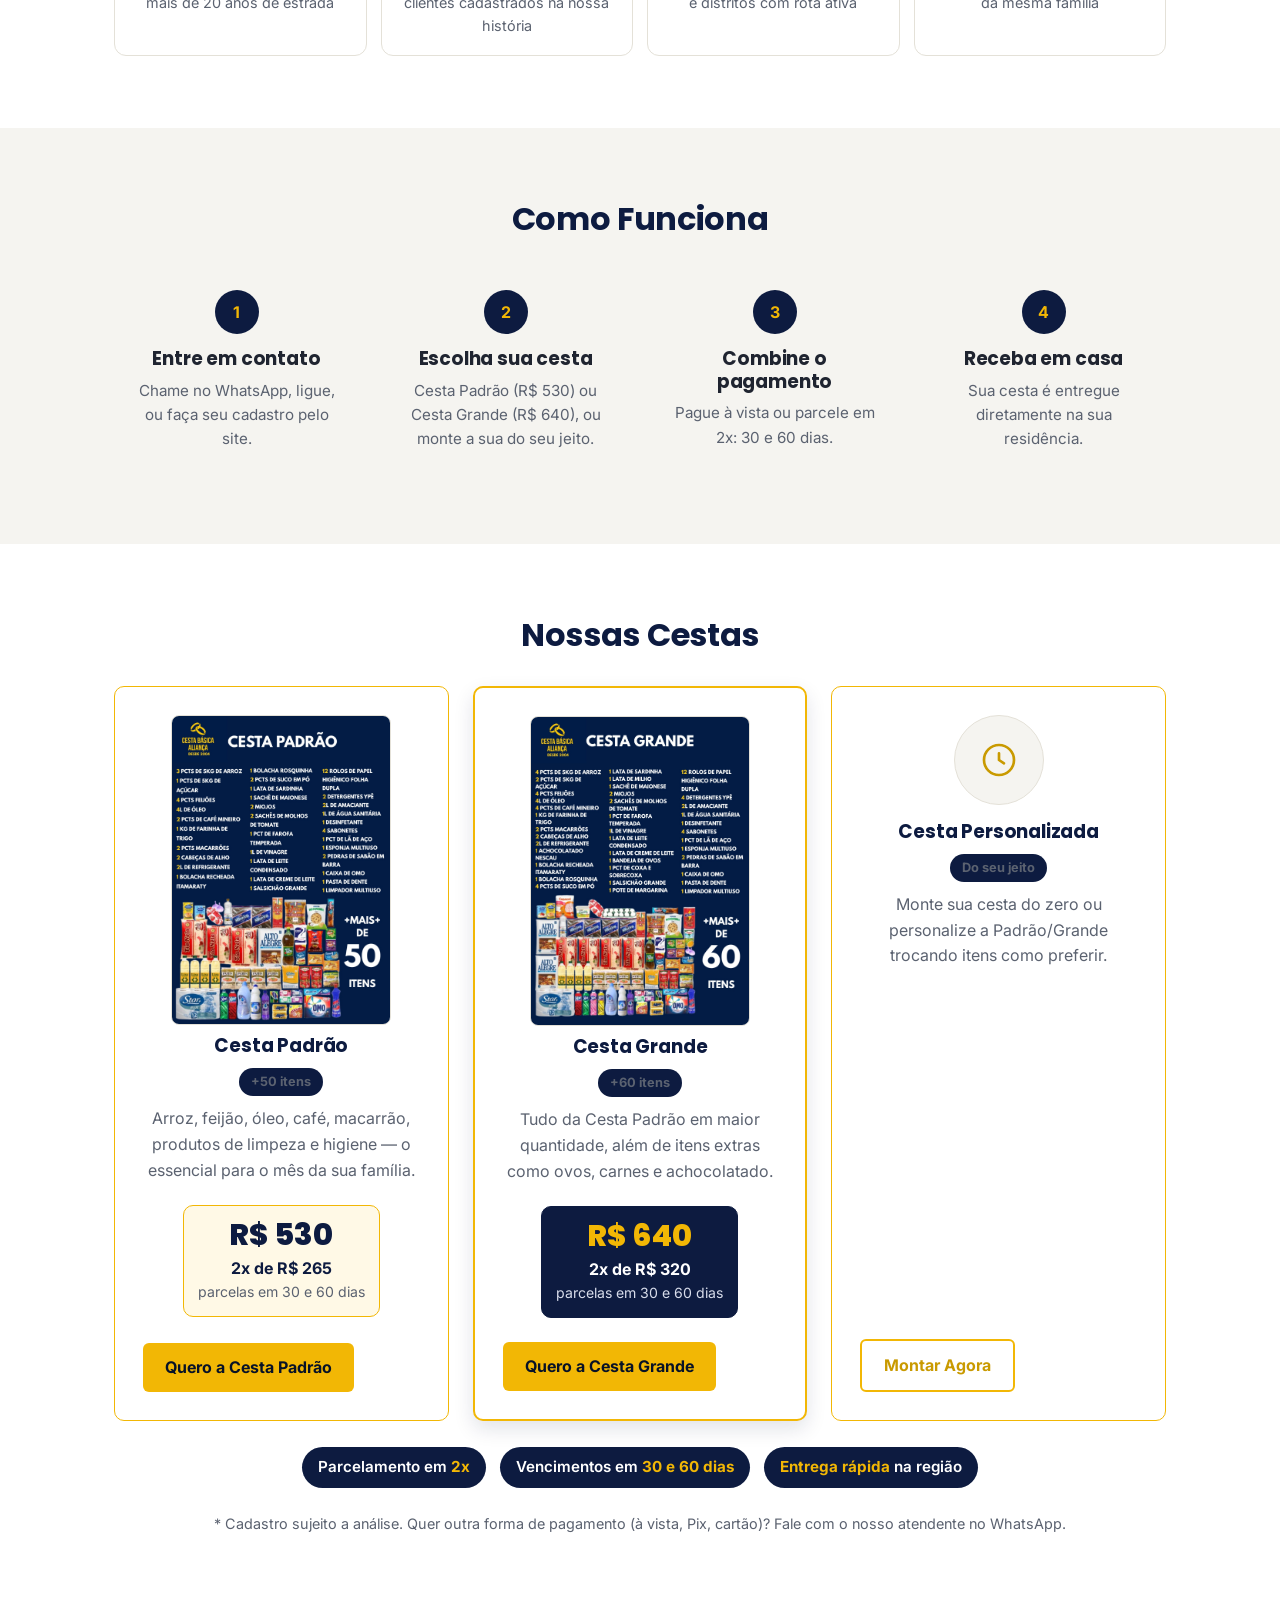
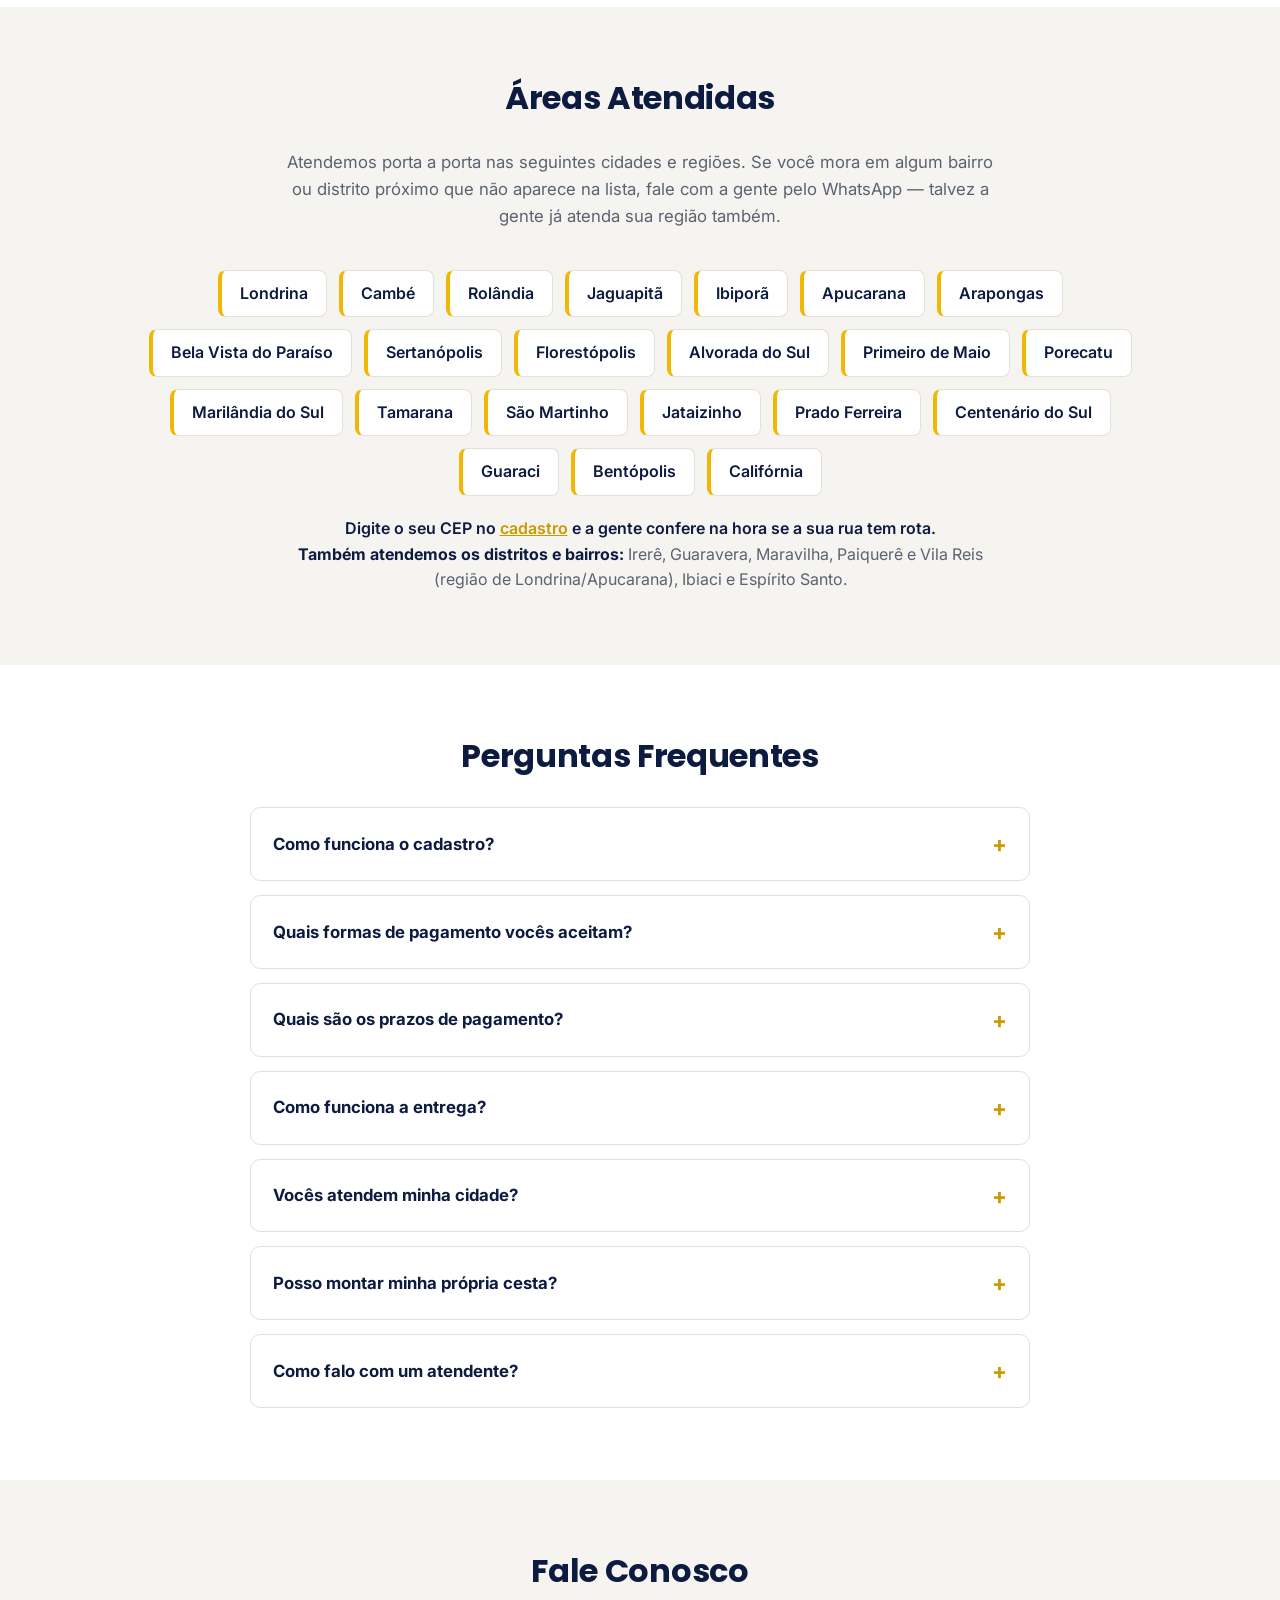
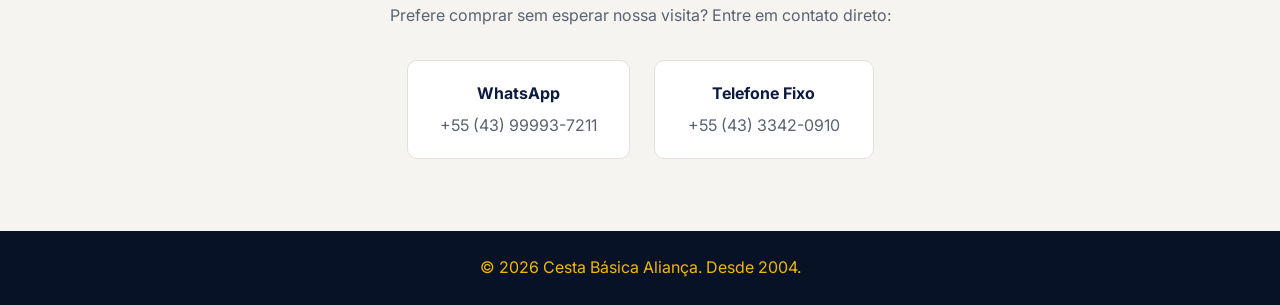
==== commit 27c0a204: "feat: site com preços e parcelas reais (2x), cadastro rápido em 2 etapas com CEP automático e link V" ====
--- a/index.html
+++ b/index.html
@@ -7,9 +7,14 @@
 <link rel="preconnect" href="https://fonts.googleapis.com">
 <link rel="preconnect" href="https://fonts.gstatic.com" crossorigin>
 <link href="https://fonts.googleapis.com/css2?family=Poppins:wght@600;700;800&family=Inter:wght@400;500;600&display=swap" rel="stylesheet">
+<meta name="theme-color" content="#0d1b40">
+<meta name="description" content="Cestas básicas desde 2004 em Londrina e região. Cesta Padrão R$ 530 (2x de R$ 265) e Cesta Grande R$ 640 (2x de R$ 320), em 30 e 60 dias, entregues na sua porta.">
+<meta property="og:title" content="Cesta Básica Aliança — cestas em 2x, direto na sua porta">
+<meta property="og:description" content="Padrão R$ 530 (2x de R$ 265) · Grande R$ 640 (2x de R$ 320) · 30 e 60 dias. Londrina e região desde 2004.">
 <link rel="stylesheet" href="estilo.css">
+<link rel="stylesheet" href="estilo-bloco11.css">
 </head>
-<body>
+<body class="tem-cta-fixa">
 
   <header class="header">
     <div class="container header-inner">
@@ -41,11 +46,17 @@
       <div class="hero-texto">
         <span class="selo-desde">Desde 2004</span>
         <h1>Cestas básicas de confiança, direto na sua porta.</h1>
-        <p>Mais de 20 anos levando cestas básicas para famílias, no tradicional estilo porta a porta ou por contato direto. Pagamento facilitado em 30 ou 60 dias.</p>
+        <p>Mais de 20 anos levando cestas básicas para famílias, no tradicional estilo porta a porta ou por contato direto. Pagamento facilitado em 2x, nos prazos de 30 e 60 dias.</p>
+        <p class="hero-preco"><strong>Padrão R$ 530</strong> em 2x de R$ 265 · <strong>Grande R$ 640</strong> em 2x de R$ 320</p>
         <div class="hero-botoes">
           <a class="btn btn-primario" href="cadastro.html">Fazer Meu Cadastro</a>
           <a class="btn btn-secundario btn-secundario-hero" href="montar-cesta.html">Montar Minha Cesta</a>
         </div>
+        <ul class="selos-hero" aria-label="Diferenciais">
+          <li><svg viewBox="0 0 24 24" fill="none" stroke="currentColor" stroke-width="2" stroke-linecap="round" stroke-linejoin="round" aria-hidden="true"><path d="M3 12h13l4 4v-8h-4V6H3v6z"/><circle cx="7.5" cy="18" r="1.5"/><circle cx="16.5" cy="18" r="1.5"/></svg>Entrega rápida na sua região</li>
+          <li><svg viewBox="0 0 24 24" fill="none" stroke="currentColor" stroke-width="2" stroke-linecap="round" stroke-linejoin="round" aria-hidden="true"><rect x="2" y="5" width="20" height="14" rx="2"/><path d="M2 10h20"/></svg>2x: 30 e 60 dias</li>
+          <li><svg viewBox="0 0 24 24" fill="none" stroke="currentColor" stroke-width="2" stroke-linecap="round" stroke-linejoin="round" aria-hidden="true"><path d="M12 2l8 4v6c0 5-3.5 8.5-8 10-4.5-1.5-8-5-8-10V6l8-4z"/></svg>Desde 2004</li>
+        </ul>
         <p class="hero-nota-contato">Prefere falar direto com a gente? <a href="https://wa.me/5543999937211" target="_blank" rel="noopener">Chame no WhatsApp</a>.</p>
       </div>
     </div>
@@ -80,9 +91,15 @@
             <svg viewBox="0 0 24 24" fill="none" stroke="currentColor" stroke-width="1.8" stroke-linecap="round" stroke-linejoin="round"><rect x="2" y="5" width="20" height="14" rx="2"/><path d="M2 10h20"/></svg>
           </div>
           <h3>Pagamento a Prazo</h3>
-          <p>Parcele em 30 ou 60 dias, sem burocracia.</p>
-        </div>
-      </div>
+          <p>Parcele em 2x, a 30 e 60 dias, sem burocracia.</p>
+        </div>
+      </div>
+      <ul class="prova-social" aria-label="A Aliança em números">
+        <li><strong>Desde 2004</strong><span>mais de 20 anos de estrada</span></li>
+        <li><strong>+23 mil</strong><span>clientes cadastrados na nossa história</span></li>
+        <li><strong>20+ cidades</strong><span>e distritos com rota ativa</span></li>
+        <li><strong>3 gerações</strong><span>da mesma família</span></li>
+      </ul>
     </div>
   </section>
 
@@ -98,12 +115,12 @@
         <div class="passo">
           <span class="passo-numero">2</span>
           <h3>Escolha sua cesta</h3>
-          <p>Cesta Padrão, Cesta Grande, ou monte a sua do seu jeito.</p>
+          <p>Cesta Padrão (R$ 530) ou Cesta Grande (R$ 640), ou monte a sua do seu jeito.</p>
         </div>
         <div class="passo">
           <span class="passo-numero">3</span>
           <h3>Combine o pagamento</h3>
-          <p>Pague à vista ou parcele em até 30/60 dias.</p>
+          <p>Pague à vista ou parcele em 2x: 30 e 60 dias.</p>
         </div>
         <div class="passo">
           <span class="passo-numero">4</span>
@@ -123,14 +140,16 @@
           <h3>Cesta Padrão</h3>
           <p class="cartao-cesta-selo">+50 itens</p>
           <p>Arroz, feijão, óleo, café, macarrão, produtos de limpeza e higiene — o essencial para o mês da sua família.</p>
-          <a class="btn btn-whatsapp" href="https://wa.me/5543999937211?text=Ol%C3%A1!%20Quero%20consultar%20o%20valor%20da%20Cesta%20Padr%C3%A3o." target="_blank" rel="noopener">Consultar Valor</a>
+          <div class="preco-cesta"><span class="preco-valor">R$ 530</span><span class="preco-parcelas">2x de R$ 265</span><span class="preco-prazo">parcelas em 30 e 60 dias</span></div>
+          <a class="btn btn-primario" href="cadastro.html?cesta=padrao">Quero a Cesta Padrão</a>
         </div>
         <div class="cartao-cesta cartao-cesta-destaque">
           <img class="cartao-cesta-imagem" src="imagens/cesta-grande.jpg" alt="Itens da Cesta Grande">
           <h3>Cesta Grande</h3>
           <p class="cartao-cesta-selo">+60 itens</p>
           <p>Tudo da Cesta Padrão em maior quantidade, além de itens extras como ovos, carnes e achocolatado.</p>
-          <a class="btn btn-whatsapp" href="https://wa.me/5543999937211?text=Ol%C3%A1!%20Quero%20consultar%20o%20valor%20da%20Cesta%20Grande." target="_blank" rel="noopener">Consultar Valor</a>
+          <div class="preco-cesta"><span class="preco-valor"><span>R$ 640</span></span><span class="preco-parcelas">2x de R$ 320</span><span class="preco-prazo">parcelas em 30 e 60 dias</span></div>
+          <a class="btn btn-primario" href="cadastro.html?cesta=grande">Quero a Cesta Grande</a>
         </div>
         <div class="cartao-cesta">
           <div class="cartao-cesta-icone" aria-hidden="true">
@@ -142,7 +161,12 @@
           <a class="btn btn-secundario" href="montar-cesta.html">Montar Agora</a>
         </div>
       </div>
-      <p class="galeria-nota">* Os valores das cestas são informados diretamente pelo nosso atendente via WhatsApp.</p>
+      <ul class="faixa-condicoes" aria-label="Condições de pagamento">
+        <li>Parcelamento em <strong>2x</strong></li>
+        <li>Vencimentos em <strong>30 e 60 dias</strong></li>
+        <li><strong>Entrega rápida</strong> na região</li>
+      </ul>
+      <p class="galeria-nota">* Cadastro sujeito a análise. Quer outra forma de pagamento (à vista, Pix, cartão)? Fale com o nosso atendente no WhatsApp.</p>
     </div>
   </section>
 
@@ -155,20 +179,30 @@
         já atenda sua região também.
       </p>
       <div class="areas-grid">
+        <span class="area-item">Londrina</span>
         <span class="area-item">Cambé</span>
-        <span class="area-item">Londrina</span>
+        <span class="area-item">Rolândia</span>
+        <span class="area-item">Jaguapitã</span>
+        <span class="area-item">Ibiporã</span>
         <span class="area-item">Apucarana</span>
         <span class="area-item">Arapongas</span>
-        <span class="area-item">Ibiporã</span>
-        <span class="area-item">Porecatu</span>
-        <span class="area-item">Tamarana</span>
+        <span class="area-item">Bela Vista do Paraíso</span>
         <span class="area-item">Sertanópolis</span>
         <span class="area-item">Florestópolis</span>
         <span class="area-item">Alvorada do Sul</span>
         <span class="area-item">Primeiro de Maio</span>
+        <span class="area-item">Porecatu</span>
         <span class="area-item">Marilândia do Sul</span>
-        <span class="area-item">Bela Vista do Paraíso</span>
-      </div>
+        <span class="area-item">Tamarana</span>
+        <span class="area-item">São Martinho</span>
+        <span class="area-item">Jataizinho</span>
+        <span class="area-item">Prado Ferreira</span>
+        <span class="area-item">Centenário do Sul</span>
+        <span class="area-item">Guaraci</span>
+        <span class="area-item">Bentópolis</span>
+        <span class="area-item">Califórnia</span>
+      </div>
+      <p class="cobertura-nota">Digite o seu CEP no <a href="cadastro.html">cadastro</a> e a gente confere na hora se a sua rua tem rota.</p>
       <p class="areas-distritos">
         <strong>Também atendemos os distritos e bairros:</strong>
         Irerê, Guaravera, Maravilha, Paiquerê e Vila Reis (região de Londrina/Apucarana), Ibiaci e Espírito Santo.
@@ -190,7 +224,7 @@
         </details>
         <details class="faq-item">
           <summary>Quais são os prazos de pagamento?</summary>
-          <p>Você pode pagar à vista ou parcelado, por meio de promissória: a primeira parcela vence em até 30 dias e a segunda em até 60 dias. Os valores são sempre combinados diretamente com o nosso atendente, de acordo com a cesta escolhida.</p>
+          <p>Você pode pagar à vista ou parcelado em 2x, por meio de promissória: a primeira parcela vence em 30 dias e a segunda em 60 dias. Cesta Padrão: R$ 530 (2x de R$ 265). Cesta Grande: R$ 640 (2x de R$ 320).</p>
         </details>
         <details class="faq-item">
           <summary>Como funciona a entrega?</summary>
@@ -235,6 +269,11 @@
     </div>
   </footer>
 
+  <div class="cta-fixa-mobile">
+    <a class="btn btn-primario" href="cadastro.html">Fazer meu cadastro</a>
+    <a class="btn btn-whatsapp" href="https://wa.me/5543999937211" target="_blank" rel="noopener">WhatsApp</a>
+  </div>
+
   <a class="whatsapp-flutuante" href="https://wa.me/5543999937211" target="_blank" rel="noopener" aria-label="Fale no WhatsApp">
     WhatsApp
   </a>
--- a/estilo-bloco11.css
+++ b/estilo-bloco11.css
@@ -0,0 +1,95 @@
+/* Acabamento do Bloco 11: mantém as cores e a estrutura do estilo.css (azul-marinho + dourado) e acrescenta o que é novo.
+   Preços e parcelas em destaque, selos, prova social, barra de ação no celular e o cadastro em 2 etapas. */
+
+/* ---------- Hero: selos de confiança ---------- */
+.selos-hero { display: flex; flex-wrap: wrap; gap: 8px 10px; margin: 22px 0 6px; padding: 0; list-style: none; }
+.selos-hero li { display: inline-flex; align-items: center; gap: 8px; padding: 8px 14px; border-radius: 999px; background: rgba(255,255,255,.12); border: 1px solid rgba(242,183,5,.55); color: #fff; font-size: .92rem; font-weight: 600; line-height: 1.2; }
+.selos-hero li svg { width: 18px; height: 18px; flex: none; color: var(--dourado); }
+.hero-preco { margin-top: 14px; font-size: 1.05rem; color: #fff; }
+.hero-preco strong { color: var(--dourado); }
+
+/* ---------- Cestas: preço e parcelas ---------- */
+.cartao-cesta { display: flex; flex-direction: column; }
+.cartao-cesta .btn { margin-top: auto; align-self: flex-start; }
+.preco-cesta { margin: 12px 0 14px; padding: 12px 14px; border-radius: 10px; background: #fff9e6; border: 1px solid var(--dourado); }
+.preco-cesta .preco-valor { display: block; font-family: var(--fonte-titulo); font-weight: 800; font-size: 1.9rem; line-height: 1.1; color: var(--azul-marinho); }
+.preco-cesta .preco-parcelas { display: block; margin-top: 4px; font-weight: 700; color: var(--azul-marinho); }
+.preco-cesta .preco-prazo { display: block; font-size: .88rem; color: var(--cor-texto-claro); }
+.cartao-cesta-destaque .preco-cesta { background: var(--azul-marinho); border-color: var(--azul-marinho); }
+.cartao-cesta-destaque .preco-cesta .preco-valor,
+.cartao-cesta-destaque .preco-cesta .preco-parcelas { color: #fff; }
+.cartao-cesta-destaque .preco-cesta .preco-prazo { color: #d7dcea; }
+.cartao-cesta-destaque .preco-cesta .preco-valor span { color: var(--dourado); }
+.faixa-condicoes { display: flex; flex-wrap: wrap; justify-content: center; gap: 10px 14px; margin: 26px auto 0; padding: 0; list-style: none; }
+.faixa-condicoes li { padding: 8px 16px; border-radius: 999px; background: var(--azul-marinho); color: #fff; font-weight: 600; font-size: .95rem; }
+.faixa-condicoes li strong { color: var(--dourado); }
+
+/* ---------- Prova social ---------- */
+.prova-social { display: grid; grid-template-columns: repeat(auto-fit, minmax(160px, 1fr)); gap: 14px; margin: 30px 0 0; padding: 0; list-style: none; }
+.prova-social li { text-align: center; padding: 18px 12px; border-radius: 12px; background: #fff; border: 1px solid var(--cor-borda); }
+.prova-social strong { display: block; font-family: var(--fonte-titulo); font-size: 1.7rem; line-height: 1.1; color: var(--azul-marinho); }
+.prova-social span { display: block; margin-top: 4px; font-size: .9rem; color: var(--cor-texto-claro); }
+.areas-grid .area-item { transition: transform .15s ease, border-color .15s ease; }
+.areas-grid .area-item:hover { transform: translateY(-2px); border-color: var(--dourado); }
+.cobertura-nota { margin-top: 18px; text-align: center; font-weight: 600; color: var(--azul-marinho); }
+.cobertura-nota a { color: var(--dourado-escuro); text-decoration: underline; }
+
+/* ---------- Barra de ação fixa no celular ---------- */
+.cta-fixa-mobile { display: none; }
+@media (max-width: 720px) {
+  body.tem-cta-fixa { padding-bottom: 76px; }
+  .cta-fixa-mobile { position: fixed; left: 0; right: 0; bottom: 0; z-index: 90; display: grid; grid-template-columns: 1.4fr 1fr; gap: 10px; padding: 10px 14px calc(10px + env(safe-area-inset-bottom, 0px)); background: var(--azul-marinho); border-top: 3px solid var(--dourado); box-shadow: 0 -6px 18px rgba(0,0,0,.18); }
+  .cta-fixa-mobile .btn { display: flex; align-items: center; justify-content: center; min-height: 48px; padding: 8px 10px; text-align: center; font-size: 1rem; }
+  .whatsapp-flutuante { display: none; }
+  .selos-hero li { font-size: .85rem; padding: 7px 12px; }
+  .hero { padding: 84px 0 64px; min-height: 0; }
+  .preco-cesta .preco-valor { font-size: 1.7rem; }
+  .btn { min-height: 46px; }
+}
+
+/* ---------- Cadastro em 2 etapas ---------- */
+.cadastro-rapido { max-width: 640px; }
+.selos-linha { display: flex; flex-wrap: wrap; gap: 8px; margin: 16px 0 8px; padding: 0; list-style: none; }
+.selos-linha li { padding: 7px 13px; border-radius: 999px; background: #fff9e6; border: 1px solid var(--dourado); font-size: .9rem; color: var(--azul-marinho); }
+.passos-barra { display: grid; grid-template-columns: 1fr 1fr; gap: 8px; margin: 18px 0 22px; padding: 0; list-style: none; counter-reset: p; }
+.passos-barra li { display: flex; align-items: center; gap: 10px; padding: 10px 12px; border-radius: 10px; background: var(--cor-fundo-alt); color: var(--cor-texto-claro); font-weight: 600; font-size: .92rem; border: 2px solid transparent; }
+.passos-barra li span { display: grid; place-items: center; width: 26px; height: 26px; flex: none; border-radius: 50%; background: var(--cor-borda); color: var(--azul-marinho); font-weight: 800; font-size: .85rem; }
+.passos-barra li.ativo { background: #fff; border-color: var(--dourado); color: var(--azul-marinho); }
+.passos-barra li.ativo span, .passos-barra li.feito span { background: var(--dourado); }
+.passos-barra li.feito { color: var(--azul-marinho); }
+.etapa legend { font-family: var(--fonte-titulo); font-weight: 700; color: var(--azul-marinho); }
+.etapa { display: flex; flex-direction: column; gap: 18px; }
+.etapa[hidden] { display: none; }
+.campo-dupla { display: grid; grid-template-columns: 1fr 1fr; gap: 14px; }
+.campo-tempo { grid-template-columns: 1fr 1fr; }
+.campo .rotulo { display: block; font-weight: 600; margin-bottom: 8px; }
+.cep-resultado { display: flex; flex-direction: column; gap: 18px; padding: 16px; border-left: 3px solid var(--dourado); background: var(--cor-fundo); border-radius: 0 10px 10px 0; }
+.aviso-regiao { padding: 12px 14px; border-radius: 10px; font-weight: 600; line-height: 1.4; }
+.aviso-regiao.ok { background: #e8f7ee; border: 1px solid #25a45a; color: #14663a; }
+.aviso-regiao.fora { background: #fdecea; border: 1px solid #d64545; color: #8a1f1f; }
+.aviso-regiao a { text-decoration: underline; }
+.opcoes-cesta { display: grid; grid-template-columns: 1fr 1fr; gap: 12px; }
+.opcao-cesta { position: relative; display: block; cursor: pointer; }
+.opcao-cesta input { position: absolute; opacity: 0; inset: 0; width: 100%; height: 100%; cursor: pointer; }
+.opcao-cesta > span { display: flex; flex-direction: column; gap: 2px; height: 100%; padding: 14px; border-radius: 12px; border: 2px solid var(--cor-borda); background: #fff; transition: border-color .15s ease, background .15s ease; }
+.opcao-cesta strong { color: var(--azul-marinho); }
+.opcao-cesta em { font-style: normal; font-family: var(--fonte-titulo); font-weight: 800; font-size: 1.5rem; color: var(--azul-marinho); }
+.opcao-cesta small { color: var(--cor-texto-claro); }
+.opcao-cesta:has(input:checked) > span { border-color: var(--dourado); background: #fff9e6; box-shadow: 0 0 0 3px rgba(242,183,5,.3); }
+.opcao-cesta:has(input:focus-visible) > span { outline: 3px solid var(--azul-marinho); outline-offset: 2px; }
+.opcao-lgpd { margin-top: 4px; }
+.acoes-etapa { display: grid; grid-template-columns: 1fr 2fr; gap: 12px; }
+.acoes-etapa .btn { min-height: 52px; }
+.nota-privacidade, .cadastro-alternativa { font-size: .88rem; color: var(--cor-texto-claro); }
+.cadastro-alternativa { margin-top: 22px; text-align: center; }
+.cadastro-alternativa a { color: var(--dourado-escuro); text-decoration: underline; }
+.cadastro-status.status-erro { display: block; background: #fdecea; color: #8a1f1f; }
+.campo input:focus-visible, .campo select:focus-visible, .btn:focus-visible { outline: 3px solid var(--dourado); outline-offset: 2px; }
+.campo input, .campo select { min-height: 48px; font-size: 16px; }   /* 16px evita o zoom automático do iPhone */
+@media (max-width: 520px) {
+  .campo-dupla, .opcoes-cesta { grid-template-columns: 1fr; }
+  .campo-tempo { grid-template-columns: 1fr 1fr; }
+  .acoes-etapa { grid-template-columns: 1fr; }
+  .passos-barra li { font-size: .82rem; padding: 8px 10px; }
+}
+@media (prefers-reduced-motion: reduce) { * { transition: none !important; scroll-behavior: auto !important; } }
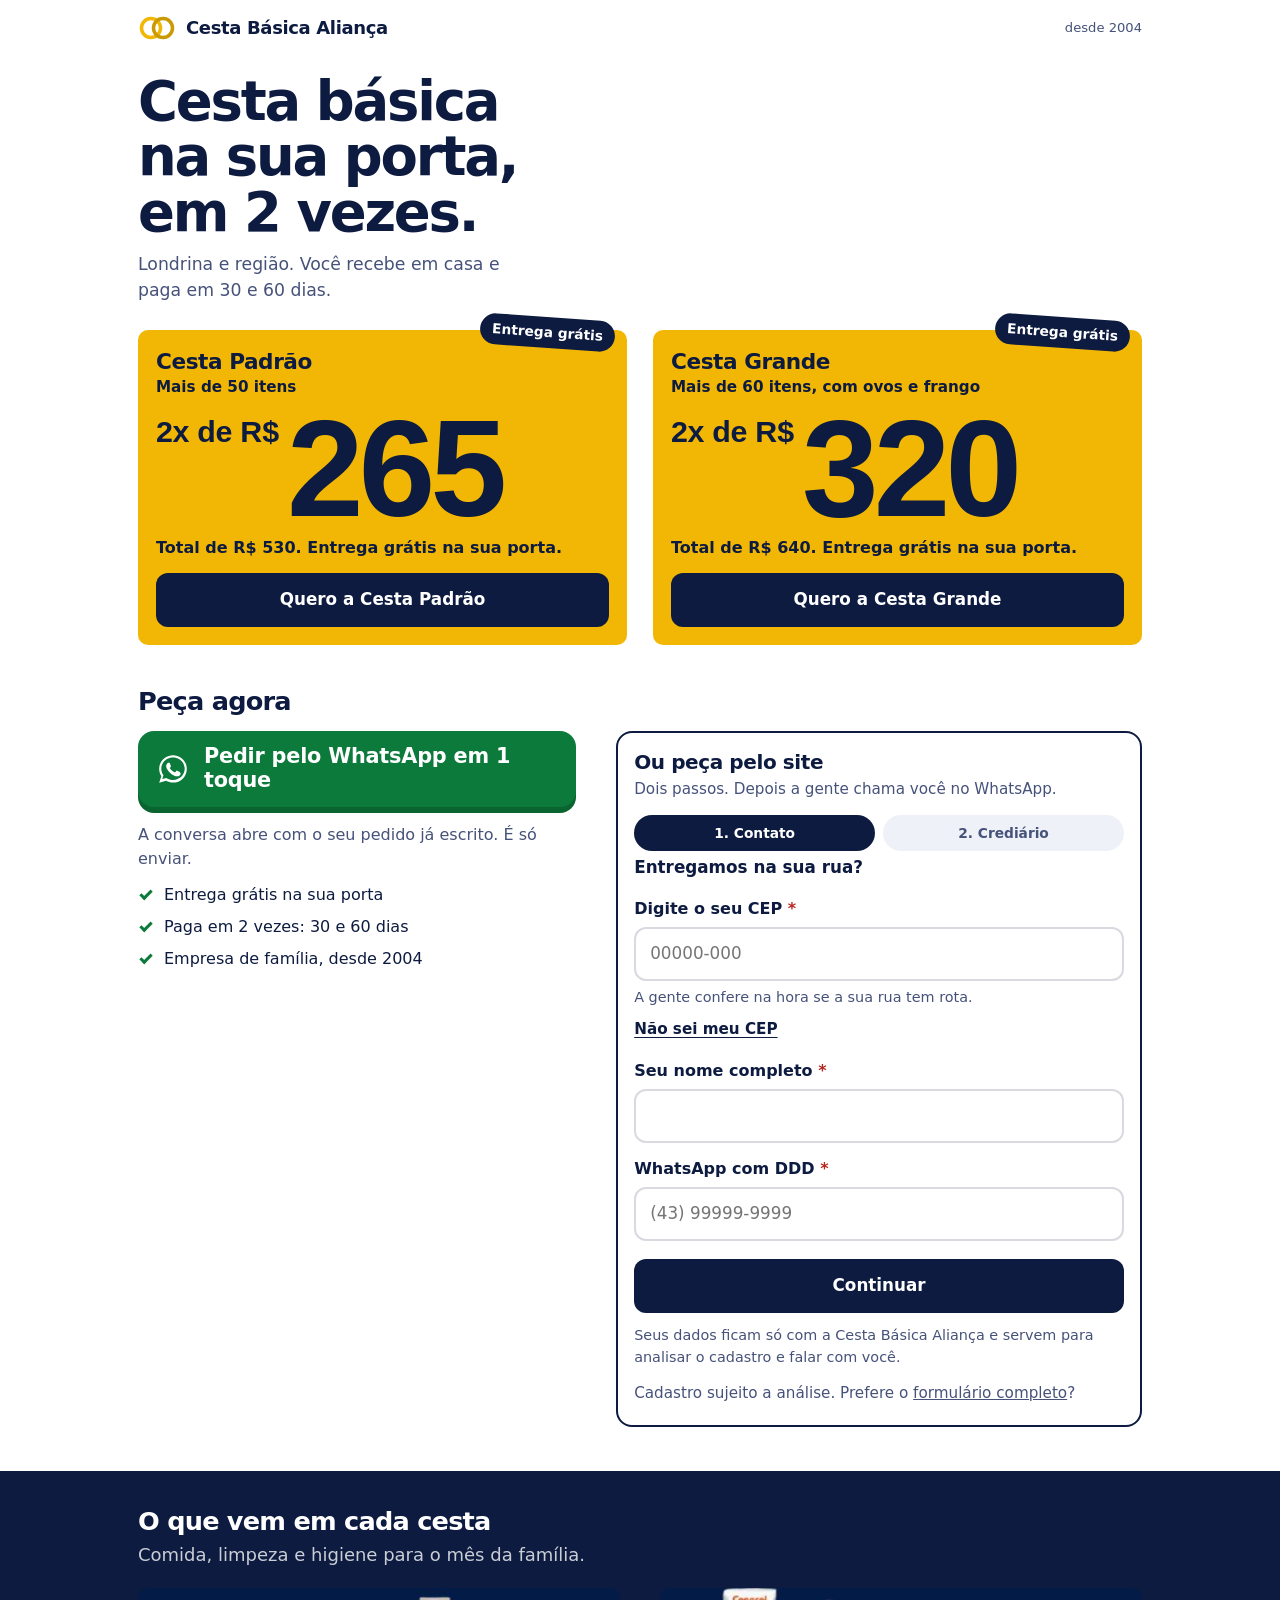
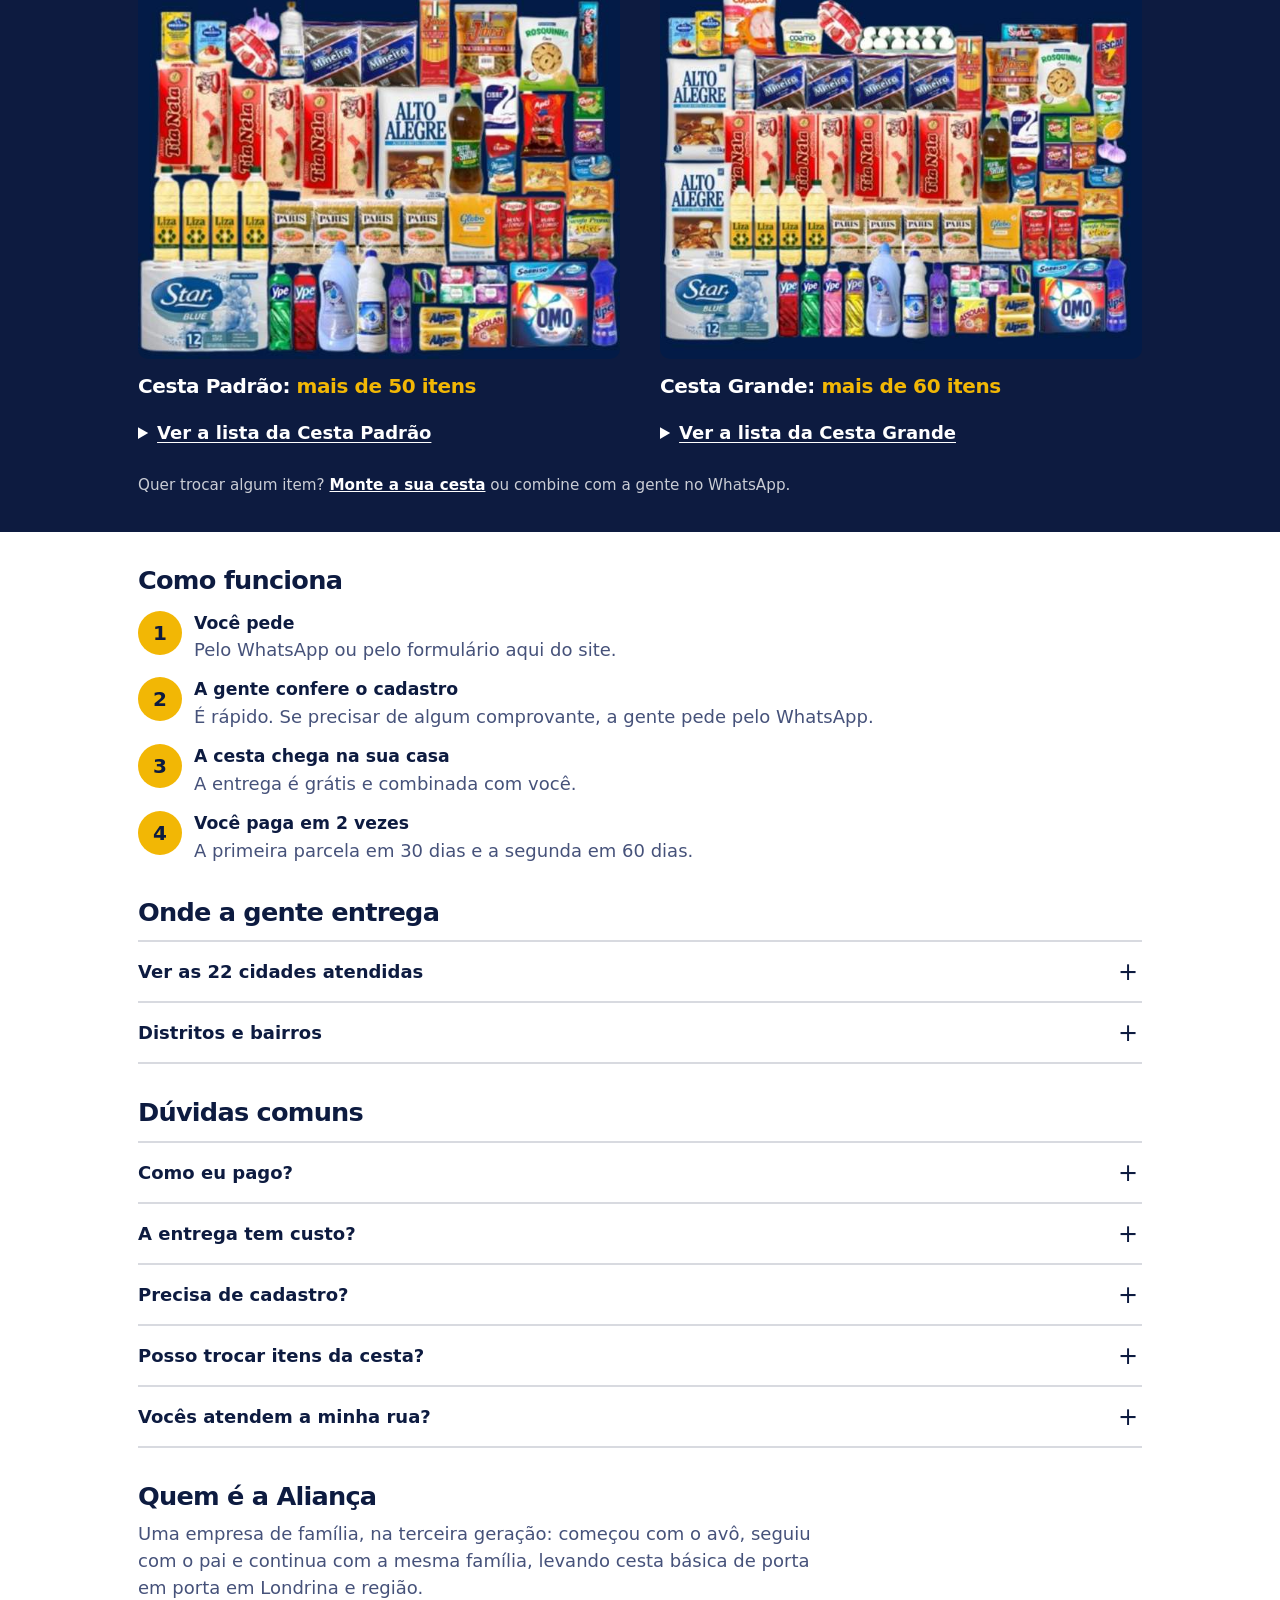
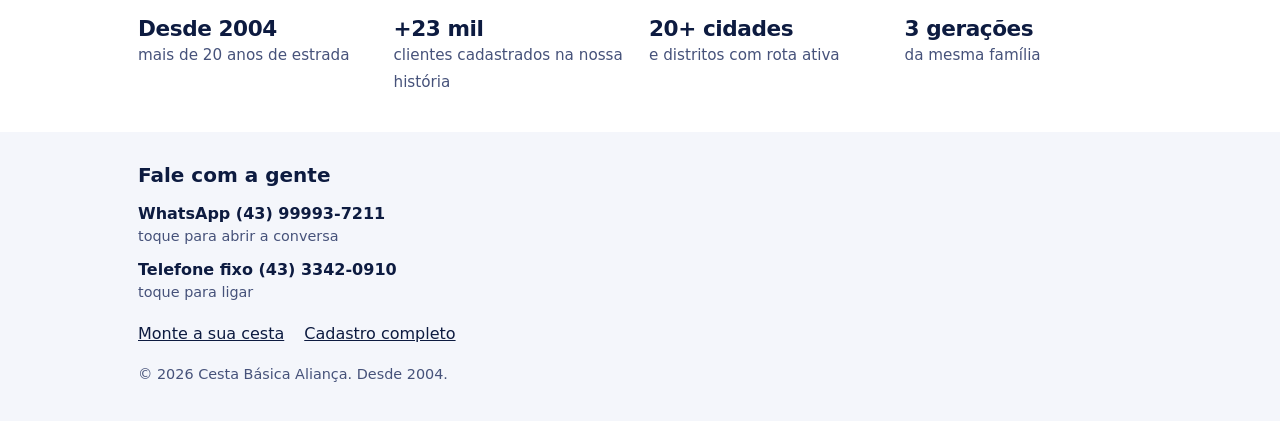
==== commit 85600270: "feat: página inicial nova, leve para o 4G, com preço em cartaz e WhatsApp em 1 toque (branch de prév" ====
--- a/index.html
+++ b/index.html
@@ -2,285 +2,556 @@
 <html lang="pt-BR">
 <head>
 <meta charset="UTF-8">
-<meta name="viewport" content="width=device-width, initial-scale=1.0">
-<title>Cesta Básica Aliança - Venda de Cestas Básicas desde 2004</title>
-<link rel="preconnect" href="https://fonts.googleapis.com">
-<link rel="preconnect" href="https://fonts.gstatic.com" crossorigin>
-<link href="https://fonts.googleapis.com/css2?family=Poppins:wght@600;700;800&family=Inter:wght@400;500;600&display=swap" rel="stylesheet">
+<meta name="viewport" content="width=device-width, initial-scale=1">
+<title>Cesta Básica Aliança: cesta básica em 2x, entregue na sua porta</title>
+<meta name="description" content="Cesta básica em Londrina e região desde 2004. Cesta Padrão em 2x de R$ 265 e Cesta Grande em 2x de R$ 320, em 30 e 60 dias. Entrega grátis na sua porta.">
+<meta property="og:title" content="Cesta Básica Aliança: cesta em 2x, direto na sua porta">
+<meta property="og:description" content="Padrão em 2x de R$ 265. Grande em 2x de R$ 320. Parcelas em 30 e 60 dias. Londrina e região desde 2004.">
 <meta name="theme-color" content="#0d1b40">
-<meta name="description" content="Cestas básicas desde 2004 em Londrina e região. Cesta Padrão R$ 530 (2x de R$ 265) e Cesta Grande R$ 640 (2x de R$ 320), em 30 e 60 dias, entregues na sua porta.">
-<meta property="og:title" content="Cesta Básica Aliança — cestas em 2x, direto na sua porta">
-<meta property="og:description" content="Padrão R$ 530 (2x de R$ 265) · Grande R$ 640 (2x de R$ 320) · 30 e 60 dias. Londrina e região desde 2004.">
-<link rel="stylesheet" href="estilo.css">
-<link rel="stylesheet" href="estilo-bloco11.css">
+<link rel="icon" href="data:image/svg+xml,%3Csvg xmlns='http://www.w3.org/2000/svg' viewBox='0 0 32 32'%3E%3Crect width='32' height='32' rx='7' fill='%230d1b40'/%3E%3Ccircle cx='12.5' cy='16' r='6' fill='none' stroke='%23f2b705' stroke-width='2.5'/%3E%3Ccircle cx='19.5' cy='16' r='6' fill='none' stroke='%23f2b705' stroke-width='2.5'/%3E%3C/svg%3E">
+<!-- Página leve de propósito (cliente no 4G pré-pago): sem fonte externa, sem biblioteca, estilo embutido, fotos só quando a pessoa chega nelas. -->
+<style>
+:root{--navy:#0d1b40;--navy-2:#17285f;--ouro:#f2b705;--ouro-claro:#fff4cc;--verde:#0b7a3b;--verde-2:#096430;--papel:#fff;--tinta:#0d1b40;--tinta-2:#46527a;--linha:rgba(13,27,64,.16);--erro:#b3261e;--ok:#0b6b34;
+--sans:system-ui,-apple-system,"Segoe UI",Roboto,"Helvetica Neue",Arial,sans-serif;
+--cartaz:"Avenir Next Condensed","Roboto Condensed","sans-serif-condensed","Bahnschrift","Arial Narrow","Helvetica Neue",Arial,sans-serif}
+*,*::before,*::after{box-sizing:border-box}
+html{-webkit-text-size-adjust:100%;scroll-behavior:smooth}
+body{margin:0;font-family:var(--sans);font-size:17px;line-height:1.5;color:var(--tinta);background:var(--papel);-webkit-font-smoothing:antialiased}
+h1,h2,h3,p,ul,ol{margin:0}
+ul,ol{padding:0;list-style:none}
+a{color:inherit}
+img{max-width:100%;height:auto;display:block}
+button,input,select{font:inherit;color:inherit}
+[hidden]{display:none!important}
+.so-leitor{position:absolute;width:1px;height:1px;overflow:hidden;clip:rect(0 0 0 0);white-space:nowrap}
+:focus-visible{outline:3px solid var(--navy);outline-offset:3px;border-radius:6px}
+.dentro{max-width:1040px;margin:0 auto;padding:0 18px}
+
+/* topo */
+.topo{display:flex;align-items:center;justify-content:space-between;gap:12px;min-height:56px}
+.marca{display:flex;align-items:center;gap:10px;font-weight:800;letter-spacing:-.02em;text-decoration:none;line-height:1.1}
+.marca svg{flex:none}
+.topo small{font-size:.82rem;color:var(--tinta-2);white-space:nowrap}
+
+/* abertura e os dois cartazes de oferta */
+.abertura{padding-top:18px;padding-bottom:8px}
+h1{font-size:clamp(2rem,8.6vw,3.4rem);line-height:1.02;letter-spacing:-.04em;font-weight:900;text-wrap:balance;max-width:14ch}
+.abertura>p{margin-top:12px;font-size:1.08rem;color:var(--tinta-2);max-width:34ch}
+.cartazes{display:grid;gap:22px;margin-top:26px}
+.cartaz{position:relative;background:var(--ouro);border-radius:10px;padding:20px 18px 18px}
+.cartaz h2{font-size:1.35rem;font-weight:900;letter-spacing:-.02em;line-height:1.1}
+.cartaz .itens{font-size:.95rem;font-weight:600;margin-top:2px}
+.preco{display:flex;align-items:flex-start;gap:8px;margin-top:10px;font-family:var(--cartaz);font-stretch:condensed;font-weight:900;line-height:.86}
+.preco .vezes{font-size:1.9rem;line-height:1;padding-top:.22em;letter-spacing:-.01em}
+.preco .rs{font-size:1.9rem;line-height:1;padding-top:.22em}
+.preco .num{font-size:clamp(5.4rem,31vw,8.2rem);letter-spacing:-.035em}
+.cartaz .miudo{margin-top:10px;font-size:1rem;font-weight:600;line-height:1.35}
+.selo{position:absolute;top:-13px;right:12px;background:var(--navy);color:#fff;font-weight:800;font-size:.86rem;line-height:1.1;padding:8px 12px;border-radius:999px;transform:rotate(4deg)}
+.btn{display:inline-flex;align-items:center;justify-content:center;gap:10px;min-height:54px;padding:0 22px;border:0;border-radius:12px;background:var(--navy);color:#fff;font-weight:800;font-size:1.05rem;text-decoration:none;cursor:pointer;text-align:center}
+.btn:active{transform:translateY(1px)}
+.cartaz .btn{width:100%;margin-top:14px}
+.cartaz.escolhida{box-shadow:0 0 0 4px var(--navy)}
+.cartaz.escolhida .btn{background:#fff;color:var(--navy)}
+
+/* pedir: WhatsApp em 1 toque e o formulário curto, lado a lado em tela larga */
+.pedir{padding-top:34px;padding-bottom:10px;scroll-margin-top:10px}
+.pedir h2,.faixa h2,.claro h2{font-size:1.6rem;font-weight:900;letter-spacing:-.03em;line-height:1.1}
+.duas{display:grid;gap:22px;margin-top:16px}
+.btn-zap,.btn-whatsapp{display:flex;align-items:center;justify-content:center;gap:14px;width:100%;min-height:76px;padding:12px 18px;border-radius:16px;background:var(--verde);color:#fff;font-weight:900;font-size:1.3rem;line-height:1.15;letter-spacing:-.01em;text-decoration:none;text-align:left;box-shadow:0 6px 0 var(--verde-2)}
+.btn-zap:active{transform:translateY(3px);box-shadow:0 3px 0 var(--verde-2)}
+.btn-zap svg{flex:none}
+.btn-whatsapp{min-height:54px;font-size:1.05rem;box-shadow:none;margin-top:10px}
+.zap-nota{margin-top:16px;font-size:1rem;color:var(--tinta-2)}
+.zap-lista{margin-top:12px;display:grid;gap:8px;font-size:1rem}
+.zap-lista li{padding-left:26px;position:relative}
+.zap-lista li::before{content:"";position:absolute;left:2px;top:.45em;width:12px;height:7px;border-left:3px solid var(--verde);border-bottom:3px solid var(--verde);transform:rotate(-45deg)}
+
+.form{border:2px solid var(--navy);border-radius:16px;padding:18px 16px 20px}
+.form h3{font-size:1.25rem;font-weight:900;letter-spacing:-.02em;line-height:1.15}
+.form .sub{font-size:.95rem;color:var(--tinta-2);margin-top:4px}
+.passos-barra{display:flex;gap:8px;margin:14px 0 4px;font-size:.86rem;font-weight:700;color:var(--tinta-2)}
+.passos-barra li{flex:1;padding:8px 10px;border-radius:999px;background:#eef1f7;text-align:center}
+.passos-barra li.ativo{background:var(--navy);color:#fff}
+.passos-barra li.feito{background:var(--ouro-claro);color:var(--navy)}
+fieldset{border:0;margin:0;padding:0;min-width:0}
+legend{padding:0;font-weight:800;font-size:1.05rem;margin:14px 0 2px}
+.campo{margin-top:14px}
+.campo>label,.rotulo{display:block;font-weight:700;font-size:1rem;margin-bottom:6px}
+.obrigatorio{color:var(--erro)}
+input[type=text],input[type=tel],input[type=number],input[type=date],select{display:block;width:100%;min-height:54px;padding:0 14px;border:2px solid var(--linha);border-radius:12px;background:#fff;font-size:1.05rem}
+input:focus,select:focus{outline:0;border-color:var(--navy);box-shadow:0 0 0 3px rgba(13,27,64,.18)}
+.campo-invalido{border-color:var(--erro)!important}
+.campo-ajuda{font-size:.9rem;color:var(--tinta-2);margin-top:6px}
+.campo-erro{display:none;font-size:.9rem;font-weight:700;color:var(--erro);margin-top:6px}
+.campo-erro.mostrar{display:block}
+.campo-dupla{display:grid;grid-template-columns:1fr 1fr;gap:12px}
+.campo-honeypot{position:absolute;left:-9999px;width:1px;height:1px;overflow:hidden}
+.link-ajuda{background:none;border:0;padding:10px 0 4px;font-weight:700;font-size:.95rem;text-decoration:underline;text-underline-offset:3px;cursor:pointer;color:var(--navy)}
+.link-discreto{font-weight:500;color:var(--tinta-2)}
+.busca-cep{background:#f4f6fb;border-radius:12px;padding:4px 14px 12px;margin-top:8px}
+.lista-ruas{margin-top:8px;display:grid;gap:6px}
+.rua-opcao{padding:12px;border:2px solid var(--linha);border-radius:10px;background:#fff;cursor:pointer}
+.rua-opcao strong{display:block}
+.rua-opcao span{font-size:.9rem;color:var(--tinta-2)}
+.aviso-regiao{margin-top:14px;padding:12px 14px;border-radius:12px;font-weight:700;line-height:1.35}
+.aviso-regiao.ok{background:#e2f5e9;color:var(--ok)}
+.aviso-regiao.fora{background:var(--ouro-claro);color:var(--navy);font-weight:600}
+.form .btn{width:100%;margin-top:18px}
+.btn-secundario{background:#fff;color:var(--navy);border:2px solid var(--navy)}
+.acoes-etapa{display:grid;grid-template-columns:auto 1fr;gap:10px}
+.nota-privacidade,.cadastro-ajuda-texto{font-size:.9rem;color:var(--tinta-2);margin-top:12px}
+.opcoes-cesta,.opcoes-radio{display:grid;gap:8px}
+.opcao-cesta,.opcao-radio,.opcao-checkbox{display:flex;align-items:flex-start;gap:12px;padding:14px;border:2px solid var(--linha);border-radius:12px;cursor:pointer;font-weight:600}
+.opcao-checkbox{border:0;padding:10px 0 0;font-weight:500;font-size:.95rem}
+.opcao-cesta input,.opcao-radio input,.opcao-checkbox input{flex:none;width:22px;height:22px;margin:2px 0 0;accent-color:var(--navy)}
+.opcao-cesta span{display:grid}
+.opcao-cesta em{font-style:normal;font-weight:900;font-size:1.15rem}
+.opcao-cesta small{font-weight:500;color:var(--tinta-2);font-size:.9rem}
+.opcao-cesta:has(input:checked),.opcao-radio:has(input:checked){border-color:var(--navy);background:var(--ouro-claro)}
+.campo-tempo{grid-template-columns:1fr 1fr}
+.cadastro-status{margin-top:12px;font-weight:700}
+.cadastro-status.status-erro{color:var(--erro)}
+.alternativa{margin-top:14px;font-size:.95rem;color:var(--tinta-2)}
+
+/* o que vem em cada cesta: faixa azul, como os encartes da Aliança */
+.faixa{background:var(--navy);color:#fff;padding:36px 0;margin-top:34px}
+.faixa .sub{color:rgba(255,255,255,.78);margin-top:6px}
+.cestas{display:grid;gap:26px;margin-top:20px}
+.cesta img{border-radius:10px;width:100%;background:var(--navy-2)}
+.cesta h3{font-size:1.25rem;font-weight:900;margin-top:12px;letter-spacing:-.02em}
+.cesta h3 b{color:var(--ouro)}
+.cesta details{margin-top:8px}
+.cesta summary{cursor:pointer;font-weight:700;padding:10px 0;text-decoration:underline;text-underline-offset:3px}
+.cesta details ul{columns:2;column-gap:18px;font-size:.95rem;line-height:1.35;padding-top:4px}
+.cesta details li{break-inside:avoid;padding:3px 0}
+.cesta details li b{color:var(--ouro);font-weight:800}
+.faixa .nota{margin-top:18px;font-size:.95rem;color:rgba(255,255,255,.78)}
+.faixa a{color:#fff;font-weight:700}
+
+/* seções claras */
+.claro{padding-top:34px}
+.passos{counter-reset:p;display:grid;gap:14px;margin-top:16px}
+.passos li{counter-increment:p;display:grid;grid-template-columns:44px 1fr;gap:12px;align-items:start}
+.passos li::before{content:counter(p);width:44px;height:44px;border-radius:50%;background:var(--ouro);display:grid;place-items:center;font-weight:900;font-size:1.25rem}
+.passos b{display:block;font-size:1.08rem}
+.passos span{color:var(--tinta-2)}
+details.linha{border-top:2px solid var(--linha)}
+details.linha:last-of-type{border-bottom:2px solid var(--linha)}
+details.linha>summary{cursor:pointer;font-weight:800;padding:16px 28px 16px 0;position:relative;list-style:none}
+details.linha>summary::-webkit-details-marker{display:none}
+details.linha>summary::after{content:"+";position:absolute;right:4px;top:12px;font-size:1.5rem;font-weight:500}
+details.linha[open]>summary::after{content:"–"}
+details.linha>p,details.linha>ul{padding:0 0 16px;color:var(--tinta-2)}
+.lista-linhas{margin-top:14px}
+.cidades{display:flex;flex-wrap:wrap;gap:6px 8px}
+.cidades li{padding:6px 12px;border-radius:999px;background:#eef1f7;font-size:.95rem;color:var(--tinta)}
+.numeros{display:grid;grid-template-columns:1fr 1fr;gap:14px 18px;margin-top:16px}
+.numeros b{display:block;font-size:1.35rem;font-weight:900;letter-spacing:-.02em;line-height:1.1}
+.numeros span{font-size:.95rem;color:var(--tinta-2)}
+
+.rodape{margin-top:38px;background:#f4f6fb;padding:28px 0 96px;font-size:1rem}
+.rodape h2{font-size:1.25rem;font-weight:900}
+.contatos{display:grid;gap:10px;margin-top:12px}
+.contatos a{font-weight:800;text-decoration:none}
+.contatos span{display:block;font-weight:500;font-size:.9rem;color:var(--tinta-2)}
+.rodape nav{display:flex;flex-wrap:wrap;gap:8px 20px;margin-top:18px}
+.rodape .fim{margin-top:18px;font-size:.9rem;color:var(--tinta-2)}
+
+/* barra fixa do celular: WhatsApp sempre a 1 toque (some enquanto a pessoa digita) */
+.barra{position:fixed;left:0;right:0;bottom:0;z-index:20;padding:10px 14px calc(10px + env(safe-area-inset-bottom,0px));background:rgba(255,255,255,.96);border-top:1px solid var(--linha)}
+.barra a{display:flex;align-items:center;justify-content:center;gap:10px;min-height:54px;border-radius:14px;background:var(--verde);color:#fff;font-weight:900;font-size:1.1rem;text-decoration:none}
+body:has(.form :focus) .barra,body:has(.modal-veu:not([hidden])) .barra,body.zap-a-vista .barra{display:none}
+
+.modal-veu{position:fixed;inset:0;z-index:30;display:grid;place-items:center;padding:18px;background:rgba(13,27,64,.6)}
+.modal-caixa{background:#fff;border-radius:18px;padding:26px 22px;max-width:380px;text-align:center}
+.modal-icone{width:60px;height:60px;border-radius:50%;background:var(--verde);color:#fff;font-size:2rem;display:grid;place-items:center;margin:0 auto 12px}
+.modal-caixa h2{font-size:1.4rem;font-weight:900}
+.modal-caixa p{margin-top:8px;color:var(--tinta-2)}
+.modal-caixa .btn{width:100%;margin-top:18px}
+
+@media (min-width:820px){
+  body{font-size:18px}
+  .cartazes{grid-template-columns:1fr 1fr;gap:26px}
+  .duas{grid-template-columns:minmax(0,5fr) minmax(0,6fr);gap:40px;align-items:start}
+  .cestas{grid-template-columns:1fr 1fr;gap:40px}
+  .numeros{grid-template-columns:repeat(4,1fr)}
+  .barra{display:none}
+  .rodape{padding-bottom:36px}
+  .preco .num{font-size:8.6rem}
+}
+@media (prefers-reduced-motion:reduce){html{scroll-behavior:auto}}
+</style>
 </head>
-<body class="tem-cta-fixa">
-
-  <header class="header">
-    <div class="container header-inner">
-      <a class="logo" href="index.html">
-        <img src="imagens/logo.jpg" alt="Cesta Básica Aliança" onerror="this.style.display='none'">
-        <span class="logo-texto">Cesta Básica Aliança</span>
-      </a>
-      <button type="button" class="nav-toggle" id="nav-toggle" aria-label="Abrir menu" aria-expanded="false">
-        <span></span><span></span><span></span>
-      </button>
-      <nav class="nav" id="nav-principal">
-        <a href="#sobre">Sobre</a>
-        <a href="#como-funciona">Como Funciona</a>
-        <a href="#cestas">Cestas</a>
-        <a href="montar-cesta.html">Monte a Sua</a>
-        <a href="#areas">Áreas Atendidas</a>
-        <a href="#faq">Dúvidas</a>
-        <a href="#contato">Contato</a>
-        <a class="btn btn-primario nav-cta-mobile" href="cadastro.html">Cadastre-se</a>
-      </nav>
-      <a class="btn btn-primario nav-cta" href="cadastro.html">Cadastre-se</a>
+<body>
+
+<header class="dentro topo">
+  <a class="marca" href="index.html" aria-label="Cesta Básica Aliança, início">
+    <svg width="38" height="26" viewBox="0 0 38 26" aria-hidden="true"><circle cx="13" cy="13" r="9.5" fill="none" stroke="#f2b705" stroke-width="3.5"/><circle cx="25" cy="13" r="9.5" fill="none" stroke="#c99a04" stroke-width="3.5"/></svg>
+    Cesta Básica Aliança
+  </a>
+  <small>desde 2004</small>
+</header>
+
+<main>
+  <section class="dentro abertura" id="cestas">
+    <h1>Cesta básica na sua porta, em 2 vezes.</h1>
+    <p>Londrina e região. Você recebe em casa e paga em 30 e 60 dias.</p>
+
+    <div class="cartazes">
+      <article class="cartaz" data-cartaz="padrao">
+        <span class="selo">Entrega grátis</span>
+        <h2>Cesta Padrão</h2>
+        <p class="itens">Mais de 50 itens</p>
+        <p class="preco"><span class="so-leitor">2 vezes de 265 reais</span><span class="vezes" aria-hidden="true">2x de</span><span class="rs" aria-hidden="true">R$</span><span class="num" aria-hidden="true">265</span></p>
+        <p class="miudo">Total de R$ 530. Entrega grátis na sua porta.</p>
+        <button type="button" class="btn" data-quero="padrao">Quero a Cesta Padrão</button>
+      </article>
+      <article class="cartaz" data-cartaz="grande">
+        <span class="selo">Entrega grátis</span>
+        <h2>Cesta Grande</h2>
+        <p class="itens">Mais de 60 itens, com ovos e frango</p>
+        <p class="preco"><span class="so-leitor">2 vezes de 320 reais</span><span class="vezes" aria-hidden="true">2x de</span><span class="rs" aria-hidden="true">R$</span><span class="num" aria-hidden="true">320</span></p>
+        <p class="miudo">Total de R$ 640. Entrega grátis na sua porta.</p>
+        <button type="button" class="btn" data-quero="grande">Quero a Cesta Grande</button>
+      </article>
     </div>
-  </header>
-
-  <section class="hero">
-    <div class="hero-fundo"></div>
-    <div class="hero-veu"></div>
-    <div class="container hero-inner">
-      <div class="hero-texto">
-        <span class="selo-desde">Desde 2004</span>
-        <h1>Cestas básicas de confiança, direto na sua porta.</h1>
-        <p>Mais de 20 anos levando cestas básicas para famílias, no tradicional estilo porta a porta ou por contato direto. Pagamento facilitado em 2x, nos prazos de 30 e 60 dias.</p>
-        <p class="hero-preco"><strong>Padrão R$ 530</strong> em 2x de R$ 265 · <strong>Grande R$ 640</strong> em 2x de R$ 320</p>
-        <div class="hero-botoes">
-          <a class="btn btn-primario" href="cadastro.html">Fazer Meu Cadastro</a>
-          <a class="btn btn-secundario btn-secundario-hero" href="montar-cesta.html">Montar Minha Cesta</a>
+  </section>
+
+  <section class="dentro pedir" id="pedir">
+    <h2 id="pedir-titulo">Peça agora</h2>
+    <div class="duas">
+      <div>
+        <a class="btn-zap" data-zap href="https://wa.me/5543999937211?text=Ol%C3%A1!%20Quero%20pedir%20uma%20cesta%20b%C3%A1sica." target="_blank" rel="noopener">
+          <svg width="34" height="34" viewBox="0 0 32 32" aria-hidden="true"><path fill="currentColor" d="M16 3C8.8 3 3 8.7 3 15.8c0 2.5.7 4.9 2 7L3 29l6.5-1.9c2 1.1 4.2 1.7 6.5 1.7 7.2 0 13-5.7 13-12.9S23.2 3 16 3zm0 23.4c-2.1 0-4.1-.6-5.9-1.7l-.4-.3-3.8 1.1 1.1-3.7-.3-.4c-1.1-1.7-1.7-3.7-1.7-5.7C5 10 9.9 5.2 16 5.2S27 10 27 15.8 22.1 26.4 16 26.4zm6-7.8c-.3-.2-1.9-.9-2.2-1-.3-.1-.5-.2-.7.2l-1 1.2c-.2.2-.4.2-.7.1-1.8-.9-3.3-2.1-4.3-3.7-.3-.6.3-.5.9-1.7.1-.2 0-.4 0-.6l-1-2.4c-.3-.6-.5-.5-.7-.5h-.6c-.2 0-.6.1-.9.4-.3.3-1.2 1.2-1.2 2.8s1.2 3.3 1.4 3.5c.2.2 2.4 3.6 5.8 5.1 2.1.9 2.9 1 3.9.8.6-.1 1.9-.8 2.2-1.5.3-.7.3-1.4.2-1.5-.1-.2-.3-.2-.6-.4z"/></svg>
+          <span>Pedir pelo WhatsApp em 1 toque</span>
+        </a>
+        <p class="zap-nota">A conversa abre com o seu pedido já escrito. É só enviar.</p>
+        <ul class="zap-lista">
+          <li>Entrega grátis na sua porta</li>
+          <li>Paga em 2 vezes: 30 e 60 dias</li>
+          <li>Empresa de família, desde 2004</li>
+        </ul>
+      </div>
+
+      <form id="form-rapido" class="form" novalidate autocomplete="on">
+        <h3>Ou peça pelo site</h3>
+        <p class="sub">Dois passos. Depois a gente chama você no WhatsApp.</p>
+        <ol class="passos-barra" aria-label="Etapas">
+          <li id="barra-1" class="ativo" aria-current="step">1. Contato</li>
+          <li id="barra-2">2. Crediário</li>
+        </ol>
+
+        <div class="campo campo-honeypot" aria-hidden="true">
+          <label for="informacao_extra">Não preencha este campo</label>
+          <input type="text" id="informacao_extra" name="informacao_extra" tabindex="-1" autocomplete="off">
         </div>
-        <ul class="selos-hero" aria-label="Diferenciais">
-          <li><svg viewBox="0 0 24 24" fill="none" stroke="currentColor" stroke-width="2" stroke-linecap="round" stroke-linejoin="round" aria-hidden="true"><path d="M3 12h13l4 4v-8h-4V6H3v6z"/><circle cx="7.5" cy="18" r="1.5"/><circle cx="16.5" cy="18" r="1.5"/></svg>Entrega rápida na sua região</li>
-          <li><svg viewBox="0 0 24 24" fill="none" stroke="currentColor" stroke-width="2" stroke-linecap="round" stroke-linejoin="round" aria-hidden="true"><rect x="2" y="5" width="20" height="14" rx="2"/><path d="M2 10h20"/></svg>2x: 30 e 60 dias</li>
-          <li><svg viewBox="0 0 24 24" fill="none" stroke="currentColor" stroke-width="2" stroke-linecap="round" stroke-linejoin="round" aria-hidden="true"><path d="M12 2l8 4v6c0 5-3.5 8.5-8 10-4.5-1.5-8-5-8-10V6l8-4z"/></svg>Desde 2004</li>
-        </ul>
-        <p class="hero-nota-contato">Prefere falar direto com a gente? <a href="https://wa.me/5543999937211" target="_blank" rel="noopener">Chame no WhatsApp</a>.</p>
-      </div>
+
+        <!-- PASSO 1: consulta de entrega pelo CEP + contato (mesmos campos e nomes do cadastro rápido) -->
+        <fieldset class="etapa" id="etapa-1">
+          <legend>Entregamos na sua rua?</legend>
+          <div class="campo">
+            <label for="cep">Digite o seu CEP <span class="obrigatorio">*</span></label>
+            <input type="text" id="cep" name="cep" inputmode="numeric" autocomplete="postal-code" placeholder="00000-000" required>
+            <p class="campo-ajuda" id="ajuda-cep">A gente confere na hora se a sua rua tem rota.</p>
+            <p class="campo-erro" id="erro-cep" role="alert"></p>
+            <button type="button" class="link-ajuda" id="btn-sem-cep" aria-expanded="false" aria-controls="busca-cep">Não sei meu CEP</button>
+          </div>
+          <div class="busca-cep" id="busca-cep" hidden>
+            <p class="campo-ajuda">Sem problema. Escolha a cidade e digite o nome da rua.</p>
+            <div class="campo">
+              <label for="buscaCidade">Cidade <span class="obrigatorio">*</span></label>
+              <select id="buscaCidade" name="buscaCidade">
+                <option value="">Selecione a cidade</option>
+                <option>Londrina</option><option>Cambé</option><option>Rolândia</option><option>Jaguapitã</option><option>Ibiporã</option><option>Apucarana</option><option>Arapongas</option><option>Bela Vista do Paraíso</option><option>Sertanópolis</option><option>Florestópolis</option><option>Alvorada do Sul</option><option>Primeiro de Maio</option><option>Porecatu</option><option>Marilândia do Sul</option><option>Tamarana</option><option>São Martinho</option><option>Jataizinho</option><option>Prado Ferreira</option><option>Centenário do Sul</option><option>Guaraci</option><option>Bentópolis</option><option>Califórnia</option>
+                <option value="__outra__">Outra cidade</option>
+              </select>
+            </div>
+            <div class="campo" id="campo-busca-rua" hidden>
+              <label for="buscaRua">Nome da rua <span class="obrigatorio">*</span></label>
+              <input type="text" id="buscaRua" name="buscaRua" autocomplete="off" maxlength="90" placeholder="Ex.: Rua Pernambuco">
+              <p class="campo-ajuda" id="ajuda-busca-rua" role="status"></p>
+              <ul class="lista-ruas" id="lista-ruas" role="listbox" aria-label="Ruas encontradas"></ul>
+            </div>
+            <button type="button" class="link-ajuda link-discreto" id="btn-rua-manual">Minha rua não aparece ou moro na área rural</button>
+          </div>
+          <div class="cep-resultado" id="cep-resultado" hidden>
+            <div class="campo">
+              <label for="rua" id="rotulo-rua">Rua <span class="obrigatorio">*</span></label>
+              <input type="text" id="rua" name="rua" autocomplete="address-line1" maxlength="90">
+            </div>
+            <div class="campo-dupla">
+              <div class="campo">
+                <label for="bairro">Bairro <span class="obrigatorio">*</span></label>
+                <input type="text" id="bairro" name="bairro" maxlength="70">
+              </div>
+              <div class="campo">
+                <label for="cidade">Cidade <span class="obrigatorio">*</span></label>
+                <input type="text" id="cidade" name="cidade" autocomplete="address-level2" maxlength="60">
+              </div>
+            </div>
+            <input type="hidden" id="uf" name="uf" value="PR">
+          </div>
+          <div class="aviso-regiao" id="aviso-regiao" role="status" hidden></div>
+          <div class="campo">
+            <label for="nome">Seu nome completo <span class="obrigatorio">*</span></label>
+            <input type="text" id="nome" name="nome" autocomplete="name" required maxlength="80">
+          </div>
+          <div class="campo">
+            <label for="whatsapp">WhatsApp com DDD <span class="obrigatorio">*</span></label>
+            <input type="tel" id="whatsapp" name="whatsapp" inputmode="numeric" autocomplete="tel-national" placeholder="(43) 99999-9999" required>
+            <p class="campo-erro" id="erro-whatsapp" role="alert"></p>
+          </div>
+          <button type="button" class="btn" id="btn-continuar">Continuar</button>
+          <p class="nota-privacidade">Seus dados ficam só com a Cesta Básica Aliança e servem para analisar o cadastro e falar com você.</p>
+        </fieldset>
+
+        <!-- PASSO 2: dados reais do crediário (igual ao cadastro rápido: nenhum valor é estimado) -->
+        <fieldset class="etapa" id="etapa-2" hidden>
+          <legend>Dados do crediário</legend>
+          <p class="cadastro-ajuda-texto">Informe os valores <strong>reais</strong> do seu dia a dia. Se não souber de cabeça, olhe a conta ou o contracheque.</p>
+          <div class="campo-dupla">
+            <div class="campo">
+              <label for="numero">Número da casa <span class="obrigatorio">*</span></label>
+              <input type="text" id="numero" name="numero" autocomplete="address-line2" maxlength="10" placeholder="S/N se não tiver" required>
+            </div>
+            <div class="campo">
+              <label for="complemento">Complemento</label>
+              <input type="text" id="complemento" name="complemento" maxlength="40">
+            </div>
+          </div>
+          <div class="campo">
+            <label for="cpf">CPF <span class="obrigatorio">*</span></label>
+            <input type="text" id="cpf" name="cpf" inputmode="numeric" placeholder="000.000.000-00" required>
+            <p class="campo-erro" id="erro-cpf" role="alert"></p>
+          </div>
+          <div class="campo">
+            <label for="nascimento">Data de nascimento</label>
+            <input type="date" id="nascimento" name="nascimento" autocomplete="bday">
+          </div>
+          <div class="campo">
+            <span class="rotulo">Qual cesta você quer? <span class="obrigatorio">*</span></span>
+            <div class="opcoes-cesta">
+              <label class="opcao-cesta"><input type="radio" name="cesta" value="padrao" required><span><strong>Cesta Padrão</strong><em>2x de R$ 265</em><small>Total de R$ 530, em 30 e 60 dias</small></span></label>
+              <label class="opcao-cesta"><input type="radio" name="cesta" value="grande"><span><strong>Cesta Grande</strong><em>2x de R$ 320</em><small>Total de R$ 640, em 30 e 60 dias</small></span></label>
+            </div>
+          </div>
+          <div class="campo">
+            <span class="rotulo">Qual é a sua fonte de renda? <span class="obrigatorio">*</span></span>
+            <div class="opcoes-radio">
+              <label class="opcao-radio"><input type="radio" name="vinculo" value="inss" required><span>Aposentado(a) ou pensionista (INSS)</span></label>
+              <label class="opcao-radio"><input type="radio" name="vinculo" value="clt"><span>Carteira assinada (CLT)</span></label>
+              <label class="opcao-radio"><input type="radio" name="vinculo" value="autonomo"><span>Autônomo(a)</span></label>
+            </div>
+          </div>
+          <div class="campo" id="campo-registro" hidden>
+            <label for="registroMeses">Há quantos meses você está nesse emprego? <span class="obrigatorio">*</span></label>
+            <input type="number" id="registroMeses" name="registroMeses" min="0" max="600" step="1" inputmode="numeric" placeholder="Ex.: 18">
+          </div>
+          <div class="campo">
+            <label for="profissao">Profissão <span class="obrigatorio">*</span></label>
+            <input type="text" id="profissao" name="profissao" maxlength="60" placeholder="Ex.: aposentada, auxiliar de limpeza, pedreiro" required>
+          </div>
+          <div class="campo">
+            <label for="renda">Renda mensal comprovada (R$) <span class="obrigatorio">*</span></label>
+            <input type="text" id="renda" name="renda" inputmode="numeric" placeholder="R$ 0,00" required>
+            <label class="opcao-checkbox"><input type="checkbox" id="rendaComprovada" name="rendaComprovada"><span>Tenho comprovante dessa renda (holerite, extrato do INSS ou do banco)</span></label>
+          </div>
+          <div class="campo">
+            <span class="rotulo">Sua moradia <span class="obrigatorio">*</span></span>
+            <div class="opcoes-radio">
+              <label class="opcao-radio"><input type="radio" name="moradia" value="alugada" required><span>Pago aluguel</span></label>
+              <label class="opcao-radio"><input type="radio" name="moradia" value="propria"><span>Casa própria (sem aluguel)</span></label>
+            </div>
+          </div>
+          <div class="campo" id="campo-aluguel" hidden>
+            <label for="aluguelValor">Valor do aluguel por mês (R$) <span class="obrigatorio">*</span></label>
+            <input type="text" id="aluguelValor" name="aluguelValor" inputmode="numeric" placeholder="R$ 0,00">
+          </div>
+          <div class="campo">
+            <label for="aguaLuz">Água e luz: valor médio por mês (R$) <span class="obrigatorio">*</span></label>
+            <input type="text" id="aguaLuz" name="aguaLuz" inputmode="numeric" placeholder="R$ 0,00" required>
+          </div>
+          <div class="campo">
+            <label for="filhos">Filhos ou dependentes que moram com você <span class="obrigatorio">*</span></label>
+            <input type="number" id="filhos" name="filhos" min="0" max="20" step="1" inputmode="numeric" placeholder="0" required>
+          </div>
+          <div class="campo" id="campo-gasto-filhos" hidden>
+            <label for="gastoFilhos">Gasto mensal com eles (R$) <span class="obrigatorio">*</span></label>
+            <input type="text" id="gastoFilhos" name="gastoFilhos" inputmode="numeric" placeholder="R$ 0,00">
+          </div>
+          <div class="campo">
+            <span class="rotulo">Há quanto tempo mora neste endereço? <span class="obrigatorio">*</span></span>
+            <div class="campo-dupla campo-tempo">
+              <input type="number" id="tempoMoradia" name="tempoMoradia" min="0" max="99" step="1" inputmode="numeric" aria-label="Quantidade" required>
+              <select id="tempoUnidade" name="tempoUnidade" aria-label="Unidade de tempo">
+                <option value="meses">meses</option>
+                <option value="anos">anos</option>
+              </select>
+            </div>
+          </div>
+          <label class="opcao-checkbox"><input type="checkbox" id="lgpd" name="lgpd" required><span>Autorizo a Cesta Básica Aliança a usar meus dados para analisar meu cadastro e falar comigo pelo WhatsApp.</span></label>
+          <p class="cadastro-status" id="cadastro-status" role="status"></p>
+          <div class="acoes-etapa">
+            <button type="button" class="btn btn-secundario" id="btn-voltar">Voltar</button>
+            <button type="submit" class="btn" id="btn-enviar">Enviar Cadastro</button>
+          </div>
+        </fieldset>
+        <p class="alternativa">Cadastro sujeito a análise. Prefere o <a href="cadastro-completo.html">formulário completo</a>?</p>
+      </form>
     </div>
   </section>
 
-  <section id="sobre" class="secao">
-    <div class="container">
-      <h2>Sobre a Cesta Básica Aliança</h2>
-      <p class="texto-sobre">
-        A Cesta Básica Aliança está em sua terceira geração — começou com o avô, seguiu com o pai
-        e hoje é conduzida pela mesma família, há mais de 20 anos servindo Londrina e região com
-        seriedade. Venda porta a porta ou por contato direto, com pagamento em dinheiro, Pix,
-        cartão ou a prazo.
-      </p>
-      <div class="destaques">
-        <div class="destaque">
-          <div class="destaque-icone" aria-hidden="true">
-            <svg viewBox="0 0 24 24" fill="none" stroke="currentColor" stroke-width="1.8" stroke-linecap="round" stroke-linejoin="round"><path d="M12 2l8 4v6c0 5-3.5 8.5-8 10-4.5-1.5-8-5-8-10V6l8-4z"/></svg>
-          </div>
-          <h3>+20 Anos de Tradição</h3>
-          <p>Empresa geracional, servindo Londrina e região com seriedade.</p>
+  <section class="faixa" id="itens">
+    <div class="dentro">
+      <h2>O que vem em cada cesta</h2>
+      <p class="sub">Comida, limpeza e higiene para o mês da família.</p>
+      <div class="cestas">
+        <div class="cesta">
+          <img src="imagens/cesta-padrao-itens.jpg" width="640" height="492" loading="lazy" decoding="async" alt="Produtos da Cesta Padrão: arroz, feijão, óleo, café, açúcar, macarrão, papel higiênico e produtos de limpeza">
+          <h3>Cesta Padrão: <b>mais de 50 itens</b></h3>
+          <details>
+            <summary>Ver a lista da Cesta Padrão</summary>
+            <ul>
+              <li><b>3</b> pacotes de 5 kg de arroz</li><li><b>1</b> pacote de 5 kg de açúcar</li><li><b>4</b> pacotes de feijão</li><li><b>4</b> litros de óleo</li><li><b>2</b> pacotes de café</li><li><b>1</b> kg de farinha de trigo</li><li><b>2</b> pacotes de macarrão</li><li><b>2</b> cabeças de alho</li><li><b>2</b> litros de refrigerante</li><li><b>1</b> bolacha recheada</li><li><b>1</b> bolacha rosquinha</li><li><b>2</b> pacotes de suco em pó</li><li><b>1</b> lata de sardinha</li><li><b>1</b> sachê de maionese</li><li><b>2</b> miojos</li><li><b>2</b> sachês de molho de tomate</li><li><b>1</b> pacote de farofa temperada</li><li><b>1</b> litro de vinagre</li><li><b>1</b> lata de leite condensado</li><li><b>1</b> lata de creme de leite</li><li><b>1</b> salsichão grande</li><li><b>12</b> rolos de papel higiênico</li><li><b>2</b> detergentes</li><li><b>2</b> litros de amaciante</li><li><b>1</b> litro de água sanitária</li><li><b>1</b> desinfetante</li><li><b>4</b> sabonetes</li><li><b>1</b> pacote de lã de aço</li><li><b>1</b> esponja</li><li><b>2</b> pedras de sabão em barra</li><li><b>1</b> caixa de sabão em pó</li><li><b>1</b> pasta de dente</li><li><b>1</b> limpador multiuso</li>
+            </ul>
+          </details>
         </div>
-        <div class="destaque">
-          <div class="destaque-icone" aria-hidden="true">
-            <svg viewBox="0 0 24 24" fill="none" stroke="currentColor" stroke-width="1.8" stroke-linecap="round" stroke-linejoin="round"><path d="M3 12h13l4 4v-8h-4V6H3v6z"/><circle cx="7.5" cy="18" r="1.5"/><circle cx="16.5" cy="18" r="1.5"/></svg>
-          </div>
-          <h3>Venda Porta a Porta</h3>
-          <p>Atendimento próximo, no estilo tradicional, direto na sua casa.</p>
-        </div>
-        <div class="destaque">
-          <div class="destaque-icone" aria-hidden="true">
-            <svg viewBox="0 0 24 24" fill="none" stroke="currentColor" stroke-width="1.8" stroke-linecap="round" stroke-linejoin="round"><rect x="2" y="5" width="20" height="14" rx="2"/><path d="M2 10h20"/></svg>
-          </div>
-          <h3>Pagamento a Prazo</h3>
-          <p>Parcele em 2x, a 30 e 60 dias, sem burocracia.</p>
+        <div class="cesta">
+          <img src="imagens/cesta-grande-itens.jpg" width="640" height="492" loading="lazy" decoding="async" alt="Produtos da Cesta Grande: tudo da Padrão em maior quantidade, mais ovos, frango, margarina e achocolatado">
+          <h3>Cesta Grande: <b>mais de 60 itens</b></h3>
+          <details>
+            <summary>Ver a lista da Cesta Grande</summary>
+            <ul>
+              <li><b>4</b> pacotes de 5 kg de arroz</li><li><b>2</b> pacotes de 5 kg de açúcar</li><li><b>4</b> pacotes de feijão</li><li><b>4</b> litros de óleo</li><li><b>4</b> pacotes de café</li><li><b>1</b> kg de farinha de trigo</li><li><b>2</b> pacotes de macarrão</li><li><b>2</b> cabeças de alho</li><li><b>2</b> litros de refrigerante</li><li><b>1</b> achocolatado</li><li><b>1</b> bolacha recheada</li><li><b>1</b> bolacha rosquinha</li><li><b>4</b> pacotes de suco em pó</li><li><b>1</b> lata de sardinha</li><li><b>1</b> lata de milho</li><li><b>1</b> sachê de maionese</li><li><b>2</b> miojos</li><li><b>2</b> sachês de molho de tomate</li><li><b>1</b> pacote de farofa temperada</li><li><b>1</b> litro de vinagre</li><li><b>1</b> lata de leite condensado</li><li><b>1</b> lata de creme de leite</li><li><b>1</b> bandeja de ovos</li><li><b>1</b> pacote de coxa e sobrecoxa</li><li><b>1</b> salsichão grande</li><li><b>1</b> pote de margarina</li><li><b>12</b> rolos de papel higiênico</li><li><b>4</b> detergentes</li><li><b>2</b> litros de amaciante</li><li><b>1</b> litro de água sanitária</li><li><b>1</b> desinfetante</li><li><b>4</b> sabonetes</li><li><b>1</b> pacote de lã de aço</li><li><b>1</b> esponja</li><li><b>2</b> pedras de sabão em barra</li><li><b>1</b> caixa de sabão em pó</li><li><b>1</b> pasta de dente</li><li><b>1</b> limpador multiuso</li>
+            </ul>
+          </details>
         </div>
       </div>
-      <ul class="prova-social" aria-label="A Aliança em números">
-        <li><strong>Desde 2004</strong><span>mais de 20 anos de estrada</span></li>
-        <li><strong>+23 mil</strong><span>clientes cadastrados na nossa história</span></li>
-        <li><strong>20+ cidades</strong><span>e distritos com rota ativa</span></li>
-        <li><strong>3 gerações</strong><span>da mesma família</span></li>
-      </ul>
+      <p class="nota">Quer trocar algum item? <a href="montar-cesta.html">Monte a sua cesta</a> ou combine com a gente no WhatsApp.</p>
     </div>
   </section>
 
-  <section id="como-funciona" class="secao secao-alt">
-    <div class="container">
-      <h2>Como Funciona</h2>
-      <div class="passos">
-        <div class="passo">
-          <span class="passo-numero">1</span>
-          <h3>Entre em contato</h3>
-          <p>Chame no WhatsApp, ligue, ou faça seu cadastro pelo site.</p>
-        </div>
-        <div class="passo">
-          <span class="passo-numero">2</span>
-          <h3>Escolha sua cesta</h3>
-          <p>Cesta Padrão (R$ 530) ou Cesta Grande (R$ 640), ou monte a sua do seu jeito.</p>
-        </div>
-        <div class="passo">
-          <span class="passo-numero">3</span>
-          <h3>Combine o pagamento</h3>
-          <p>Pague à vista ou parcele em 2x: 30 e 60 dias.</p>
-        </div>
-        <div class="passo">
-          <span class="passo-numero">4</span>
-          <h3>Receba em casa</h3>
-          <p>Sua cesta é entregue diretamente na sua residência.</p>
-        </div>
-      </div>
+  <section class="dentro claro" id="como-funciona">
+    <h2>Como funciona</h2>
+    <ol class="passos">
+      <li><div><b>Você pede</b><span>Pelo WhatsApp ou pelo formulário aqui do site.</span></div></li>
+      <li><div><b>A gente confere o cadastro</b><span>É rápido. Se precisar de algum comprovante, a gente pede pelo WhatsApp.</span></div></li>
+      <li><div><b>A cesta chega na sua casa</b><span>A entrega é grátis e combinada com você.</span></div></li>
+      <li><div><b>Você paga em 2 vezes</b><span>A primeira parcela em 30 dias e a segunda em 60 dias.</span></div></li>
+    </ol>
+  </section>
+
+  <section class="dentro claro" id="areas">
+    <h2>Onde a gente entrega</h2>
+    <div class="lista-linhas">
+      <details class="linha">
+        <summary>Ver as 22 cidades atendidas</summary>
+        <ul class="cidades">
+          <li>Londrina</li><li>Cambé</li><li>Rolândia</li><li>Jaguapitã</li><li>Ibiporã</li><li>Apucarana</li><li>Arapongas</li><li>Bela Vista do Paraíso</li><li>Sertanópolis</li><li>Florestópolis</li><li>Alvorada do Sul</li><li>Primeiro de Maio</li><li>Porecatu</li><li>Marilândia do Sul</li><li>Tamarana</li><li>São Martinho</li><li>Jataizinho</li><li>Prado Ferreira</li><li>Centenário do Sul</li><li>Guaraci</li><li>Bentópolis</li><li>Califórnia</li>
+        </ul>
+      </details>
+      <details class="linha">
+        <summary>Distritos e bairros</summary>
+        <p>Irerê, Guaravera, Maravilha, Paiquerê, Vila Reis, Ibiaci e Espírito Santo. Se o seu não aparece, <a href="#pedir">digite o CEP</a> ou chame a gente no WhatsApp.</p>
+      </details>
     </div>
   </section>
 
-  <section id="cestas" class="secao">
-    <div class="container">
-      <h2>Nossas Cestas</h2>
-      <div class="cartoes-cesta">
-        <div class="cartao-cesta">
-          <img class="cartao-cesta-imagem" src="imagens/cesta-padrao.jpg" alt="Itens da Cesta Padrão">
-          <h3>Cesta Padrão</h3>
-          <p class="cartao-cesta-selo">+50 itens</p>
-          <p>Arroz, feijão, óleo, café, macarrão, produtos de limpeza e higiene — o essencial para o mês da sua família.</p>
-          <div class="preco-cesta"><span class="preco-valor">R$ 530</span><span class="preco-parcelas">2x de R$ 265</span><span class="preco-prazo">parcelas em 30 e 60 dias</span></div>
-          <a class="btn btn-primario" href="cadastro.html?cesta=padrao">Quero a Cesta Padrão</a>
-        </div>
-        <div class="cartao-cesta cartao-cesta-destaque">
-          <img class="cartao-cesta-imagem" src="imagens/cesta-grande.jpg" alt="Itens da Cesta Grande">
-          <h3>Cesta Grande</h3>
-          <p class="cartao-cesta-selo">+60 itens</p>
-          <p>Tudo da Cesta Padrão em maior quantidade, além de itens extras como ovos, carnes e achocolatado.</p>
-          <div class="preco-cesta"><span class="preco-valor"><span>R$ 640</span></span><span class="preco-parcelas">2x de R$ 320</span><span class="preco-prazo">parcelas em 30 e 60 dias</span></div>
-          <a class="btn btn-primario" href="cadastro.html?cesta=grande">Quero a Cesta Grande</a>
-        </div>
-        <div class="cartao-cesta">
-          <div class="cartao-cesta-icone" aria-hidden="true">
-            <svg viewBox="0 0 24 24" fill="none" stroke="currentColor" stroke-width="1.6" stroke-linecap="round" stroke-linejoin="round"><path d="M12 3v18M3 12h18M6 6l12 12M18 6L6 18" opacity="0"/><circle cx="12" cy="12" r="9"/><path d="M12 8v4l3 2"/></svg>
-          </div>
-          <h3>Cesta Personalizada</h3>
-          <p class="cartao-cesta-selo">Do seu jeito</p>
-          <p>Monte sua cesta do zero ou personalize a Padrão/Grande trocando itens como preferir.</p>
-          <a class="btn btn-secundario" href="montar-cesta.html">Montar Agora</a>
-        </div>
-      </div>
-      <ul class="faixa-condicoes" aria-label="Condições de pagamento">
-        <li>Parcelamento em <strong>2x</strong></li>
-        <li>Vencimentos em <strong>30 e 60 dias</strong></li>
-        <li><strong>Entrega rápida</strong> na região</li>
-      </ul>
-      <p class="galeria-nota">* Cadastro sujeito a análise. Quer outra forma de pagamento (à vista, Pix, cartão)? Fale com o nosso atendente no WhatsApp.</p>
+  <section class="dentro claro" id="faq">
+    <h2>Dúvidas comuns</h2>
+    <div class="lista-linhas">
+      <details class="linha">
+        <summary>Como eu pago?</summary>
+        <p>Em 2 vezes, por promissória: a primeira parcela vence em 30 dias e a segunda em 60 dias. Cesta Padrão: 2x de R$ 265. Cesta Grande: 2x de R$ 320. Se preferir pagar à vista, no Pix ou no cartão, combine com o atendente.</p>
+      </details>
+      <details class="linha">
+        <summary>A entrega tem custo?</summary>
+        <p>Não. A entrega é grátis e é feita na porta da sua casa.</p>
+      </details>
+      <details class="linha">
+        <summary>Precisa de cadastro?</summary>
+        <p>Sim, para comprar a prazo. É um cadastro simples, sujeito a análise. Você pode fazer pelo WhatsApp ou pelo formulário do site.</p>
+      </details>
+      <details class="linha">
+        <summary>Posso trocar itens da cesta?</summary>
+        <p>Pode. Na página <a href="montar-cesta.html">Monte a sua</a> você escolhe os itens, e o valor final é confirmado com o atendente.</p>
+      </details>
+      <details class="linha">
+        <summary>Vocês atendem a minha rua?</summary>
+        <p><a href="#pedir">Digite o seu CEP</a> e a gente confere na hora. Se a sua região não aparecer, chame no WhatsApp: pode ser que a gente já atenda.</p>
+      </details>
     </div>
   </section>
 
-  <section id="areas" class="secao secao-alt">
-    <div class="container">
-      <h2>Áreas Atendidas</h2>
-      <p class="texto-sobre">
-        Atendemos porta a porta nas seguintes cidades e regiões. Se você mora em algum bairro ou
-        distrito próximo que não aparece na lista, fale com a gente pelo WhatsApp — talvez a gente
-        já atenda sua região também.
-      </p>
-      <div class="areas-grid">
-        <span class="area-item">Londrina</span>
-        <span class="area-item">Cambé</span>
-        <span class="area-item">Rolândia</span>
-        <span class="area-item">Jaguapitã</span>
-        <span class="area-item">Ibiporã</span>
-        <span class="area-item">Apucarana</span>
-        <span class="area-item">Arapongas</span>
-        <span class="area-item">Bela Vista do Paraíso</span>
-        <span class="area-item">Sertanópolis</span>
-        <span class="area-item">Florestópolis</span>
-        <span class="area-item">Alvorada do Sul</span>
-        <span class="area-item">Primeiro de Maio</span>
-        <span class="area-item">Porecatu</span>
-        <span class="area-item">Marilândia do Sul</span>
-        <span class="area-item">Tamarana</span>
-        <span class="area-item">São Martinho</span>
-        <span class="area-item">Jataizinho</span>
-        <span class="area-item">Prado Ferreira</span>
-        <span class="area-item">Centenário do Sul</span>
-        <span class="area-item">Guaraci</span>
-        <span class="area-item">Bentópolis</span>
-        <span class="area-item">Califórnia</span>
-      </div>
-      <p class="cobertura-nota">Digite o seu CEP no <a href="cadastro.html">cadastro</a> e a gente confere na hora se a sua rua tem rota.</p>
-      <p class="areas-distritos">
-        <strong>Também atendemos os distritos e bairros:</strong>
-        Irerê, Guaravera, Maravilha, Paiquerê e Vila Reis (região de Londrina/Apucarana), Ibiaci e Espírito Santo.
-      </p>
+  <section class="dentro claro" id="sobre">
+    <h2>Quem é a Aliança</h2>
+    <p style="margin-top:10px;color:var(--tinta-2);max-width:60ch">Uma empresa de família, na terceira geração: começou com o avô, seguiu com o pai e continua com a mesma família, levando cesta básica de porta em porta em Londrina e região.</p>
+    <ul class="numeros">
+      <li><b>Desde 2004</b><span>mais de 20 anos de estrada</span></li>
+      <li><b>+23 mil</b><span>clientes cadastrados na nossa história</span></li>
+      <li><b>20+ cidades</b><span>e distritos com rota ativa</span></li>
+      <li><b>3 gerações</b><span>da mesma família</span></li>
+    </ul>
+  </section>
+</main>
+
+<footer class="rodape" id="contato">
+  <div class="dentro">
+    <h2>Fale com a gente</h2>
+    <div class="contatos">
+      <a data-zap href="https://wa.me/5543999937211?text=Ol%C3%A1!%20Quero%20pedir%20uma%20cesta%20b%C3%A1sica." target="_blank" rel="noopener">WhatsApp (43) 99993-7211<span>toque para abrir a conversa</span></a>
+      <a href="tel:+554333420910">Telefone fixo (43) 3342-0910<span>toque para ligar</span></a>
     </div>
-  </section>
-
-  <section id="faq" class="secao">
-    <div class="container">
-      <h2>Perguntas Frequentes</h2>
-      <div class="faq-lista">
-        <details class="faq-item">
-          <summary>Como funciona o cadastro?</summary>
-          <p>É bem simples: você preenche seu nome, endereço e telefone na nossa <a href="cadastro.html">página de cadastro</a>, escolhe o tipo de cesta que prefere e a forma de pagamento. Depois disso, nossa equipe entra em contato para confirmar tudo com você antes da entrega.</p>
-        </details>
-        <details class="faq-item">
-          <summary>Quais formas de pagamento vocês aceitam?</summary>
-          <p>Aceitamos dinheiro, Pix, cartão de débito e crédito, e também cartão vale-alimentação. Os valores são sempre combinados diretamente com o nosso atendente, de acordo com a cesta escolhida.</p>
-        </details>
-        <details class="faq-item">
-          <summary>Quais são os prazos de pagamento?</summary>
-          <p>Você pode pagar à vista ou parcelado em 2x, por meio de promissória: a primeira parcela vence em 30 dias e a segunda em 60 dias. Cesta Padrão: R$ 530 (2x de R$ 265). Cesta Grande: R$ 640 (2x de R$ 320).</p>
-        </details>
-        <details class="faq-item">
-          <summary>Como funciona a entrega?</summary>
-          <p>Trabalhamos no tradicional estilo porta a porta: nossa equipe visita sua residência para entregar a cesta e acertar os detalhes pessoalmente. Se preferir, você também pode entrar em contato direto pelo WhatsApp para combinar tudo antes.</p>
-        </details>
-        <details class="faq-item">
-          <summary>Vocês atendem minha cidade?</summary>
-          <p>Confira a lista completa na seção <a href="#areas">Áreas Atendidas</a> acima. Se sua cidade ou bairro não estiver na lista, chame no WhatsApp para a gente confirmar.</p>
-        </details>
-        <details class="faq-item">
-          <summary>Posso montar minha própria cesta?</summary>
-          <p>Sim! Na página <a href="montar-cesta.html">Monte a Sua</a> você escolhe cada item ou personaliza a Cesta Padrão/Grande do seu jeito. O valor final é sempre confirmado com nosso atendente.</p>
-        </details>
-        <details class="faq-item">
-          <summary>Como falo com um atendente?</summary>
-          <p>É só chamar no <a href="https://wa.me/5543999937211" target="_blank" rel="noopener">WhatsApp no número (43) 99993-7211</a>, ou ligar no telefone fixo (43) 3342-0910. Se preferir, faça seu cadastro no site que entraremos em contato com você.</p>
-        </details>
-      </div>
-    </div>
-  </section>
-
-  <section id="contato" class="secao secao-alt secao-contato">
-    <div class="container">
-      <h2>Fale Conosco</h2>
-      <p>Prefere comprar sem esperar nossa visita? Entre em contato direto:</p>
-      <div class="contatos">
-        <a class="contato-item" href="https://wa.me/5543999937211" target="_blank" rel="noopener">
-          <strong>WhatsApp</strong>
-          <span>+55 (43) 99993-7211</span>
-        </a>
-        <a class="contato-item" href="tel:+554333420910">
-          <strong>Telefone Fixo</strong>
-          <span>+55 (43) 3342-0910</span>
-        </a>
-      </div>
-    </div>
-  </section>
-
-  <footer class="footer">
-    <div class="container">
-      <p>&copy; <span id="ano"></span> Cesta Básica Aliança. Desde 2004.</p>
-    </div>
-  </footer>
-
-  <div class="cta-fixa-mobile">
-    <a class="btn btn-primario" href="cadastro.html">Fazer meu cadastro</a>
-    <a class="btn btn-whatsapp" href="https://wa.me/5543999937211" target="_blank" rel="noopener">WhatsApp</a>
+    <nav aria-label="Outras páginas">
+      <a href="montar-cesta.html">Monte a sua cesta</a>
+      <a href="cadastro-completo.html">Cadastro completo</a>
+    </nav>
+    <p class="fim">&copy; <span id="ano"></span> Cesta Básica Aliança. Desde 2004.</p>
   </div>
-
-  <a class="whatsapp-flutuante" href="https://wa.me/5543999937211" target="_blank" rel="noopener" aria-label="Fale no WhatsApp">
-    WhatsApp
-  </a>
-
-  <script src="menu.js"></script>
-  <script>
-    document.getElementById('ano').textContent = new Date().getFullYear();
-  </script>
+</footer>
+
+<div class="barra">
+  <a data-zap href="https://wa.me/5543999937211?text=Ol%C3%A1!%20Quero%20pedir%20uma%20cesta%20b%C3%A1sica." target="_blank" rel="noopener">Pedir pelo WhatsApp</a>
+</div>
+
+<div id="modal-sucesso" class="modal-veu" hidden>
+  <div class="modal-caixa" role="dialog" aria-modal="true" aria-labelledby="modal-sucesso-titulo">
+    <div class="modal-icone" aria-hidden="true">✓</div>
+    <h2 id="modal-sucesso-titulo">Cadastro recebido!</h2>
+    <p id="modal-sucesso-texto">Você vai receber uma mensagem da gente no WhatsApp para enviar a foto dos comprovantes.</p>
+    <button type="button" class="btn" id="btn-fechar-modal">Fechar</button>
+  </div>
+</div>
+
+<script>
+/* Escolha da cesta e o WhatsApp em 1 toque. A mensagem já sai escrita com a cesta escolhida e, se a pessoa veio por um link VIP, com o código de quem indicou. */
+(function () {
+  var ZAP = "https://wa.me/5543999937211?text=", NOMES = { padrao: "a Cesta Padrão (2x de R$ 265)", grande: "a Cesta Grande (2x de R$ 320)" }, escolhida = "";
+  function codigo() { try { var r = (new URLSearchParams(location.search).get("ref") || localStorage.getItem("aliancaRef") || "").trim(); return /^[A-Za-z0-9_-]{1,24}$/.test(r) ? r : ""; } catch (e) { return ""; } }
+  function mensagem() { var c = codigo(); return "Olá! Quero pedir " + (NOMES[escolhida] || "uma cesta básica") + "." + (c ? " Código de indicação: " + c + "." : ""); }
+  function atualizar() {
+    var links = document.querySelectorAll("[data-zap]"), i;
+    for (i = 0; i < links.length; i++) links[i].href = ZAP + encodeURIComponent(mensagem());
+    var cartazes = document.querySelectorAll("[data-cartaz]");
+    for (i = 0; i < cartazes.length; i++) cartazes[i].classList.toggle("escolhida", cartazes[i].getAttribute("data-cartaz") === escolhida);
+    var t = document.getElementById("pedir-titulo"); if (t) t.textContent = escolhida ? "Peça " + (escolhida === "padrao" ? "a Cesta Padrão" : "a Cesta Grande") : "Peça agora";
+    var r = escolhida && document.querySelector('input[name="cesta"][value="' + escolhida + '"]'); if (r) r.checked = true;
+  }
+  document.addEventListener("click", function (e) {
+    var b = e.target.closest && e.target.closest("[data-quero]"); if (!b) return;
+    escolhida = b.getAttribute("data-quero"); atualizar();
+    var alvo = document.getElementById("pedir"); if (alvo) alvo.scrollIntoView({ behavior: "smooth", block: "start" });
+  });
+  try { var c = new URLSearchParams(location.search).get("cesta"); if (c === "padrao" || c === "grande") escolhida = c; } catch (e) { /* sem parâmetro */ }
+  atualizar();
+  document.getElementById("ano").textContent = new Date().getFullYear();
+  /* a barra fixa some enquanto o botão grande do WhatsApp está na tela (não mostra dois botões iguais) */
+  var grande = document.querySelector(".btn-zap");
+  if (grande && "IntersectionObserver" in window) new IntersectionObserver(function (v) { document.body.classList.toggle("zap-a-vista", v[0].isIntersecting); }).observe(grande);
+})();
+</script>
+<script src="config-site.js" defer></script>
+<script src="origem.js" defer></script>
+<script src="cadastro-rapido.js" defer></script>
 </body>
 </html>
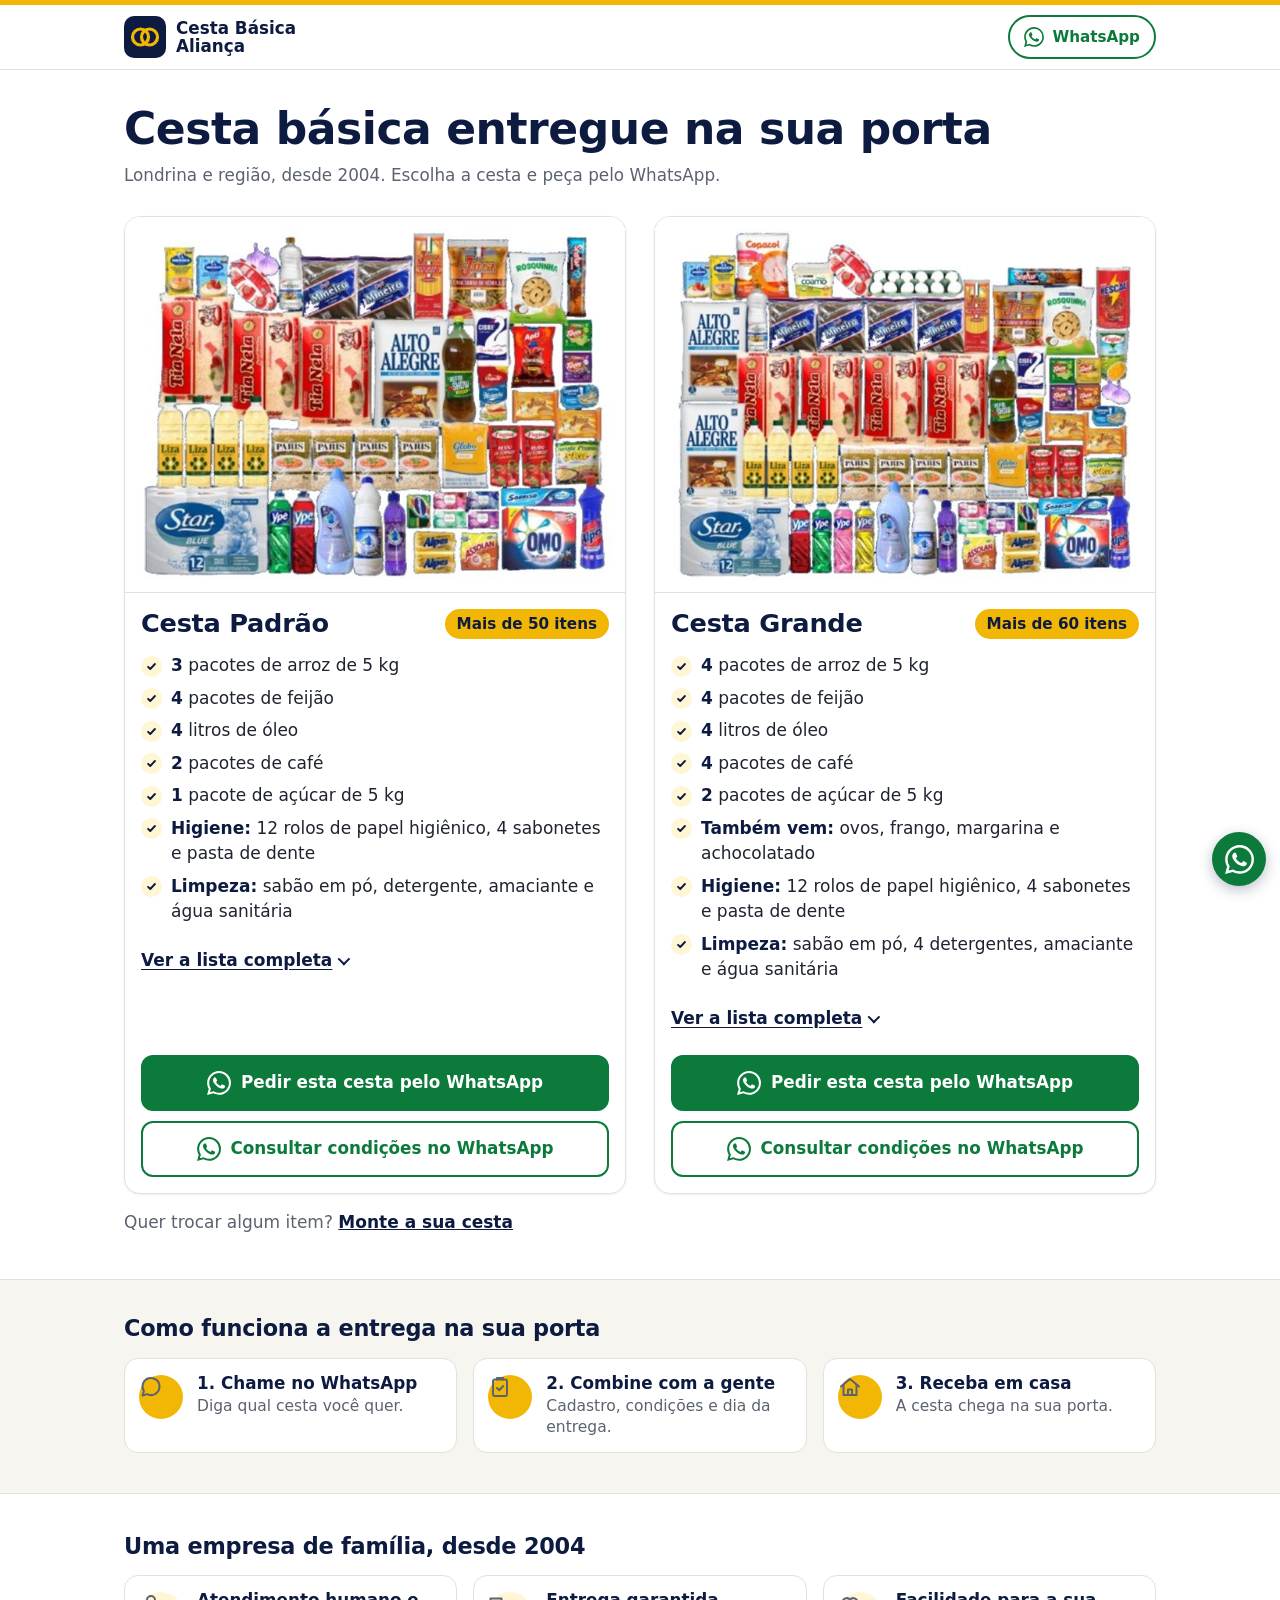
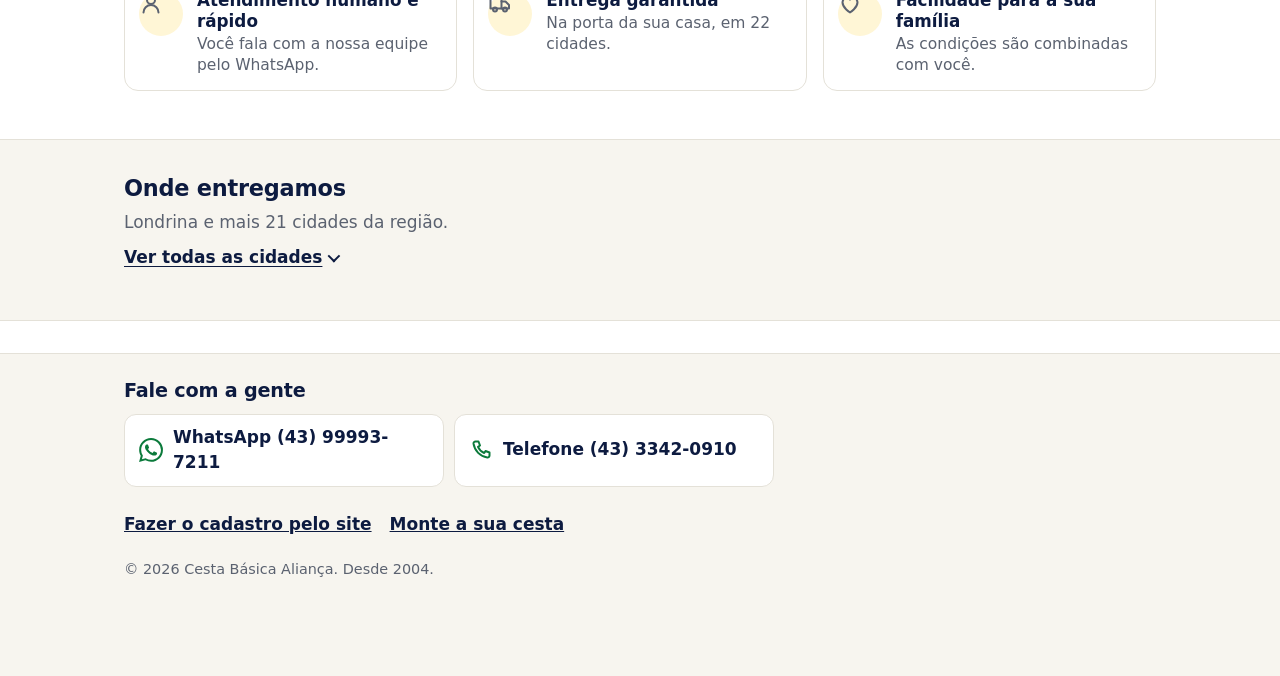
==== commit 4ca7e160: "feat: vitrine clara e sem preço — página inicial refeita e valores das cestas fora de todas as págin" ====
--- a/index.html
+++ b/index.html
@@ -3,495 +3,243 @@
 <head>
 <meta charset="UTF-8">
 <meta name="viewport" content="width=device-width, initial-scale=1">
-<title>Cesta Básica Aliança: cesta básica em 2x, entregue na sua porta</title>
-<meta name="description" content="Cesta básica em Londrina e região desde 2004. Cesta Padrão em 2x de R$ 265 e Cesta Grande em 2x de R$ 320, em 30 e 60 dias. Entrega grátis na sua porta.">
-<meta property="og:title" content="Cesta Básica Aliança: cesta em 2x, direto na sua porta">
-<meta property="og:description" content="Padrão em 2x de R$ 265. Grande em 2x de R$ 320. Parcelas em 30 e 60 dias. Londrina e região desde 2004.">
-<meta name="theme-color" content="#0d1b40">
+<meta name="color-scheme" content="only light">
+<title>Cesta Básica Aliança: cesta básica entregue na sua porta</title>
+<meta name="description" content="Cesta básica em Londrina e região desde 2004. Cesta Padrão e Cesta Grande, com alimentos, higiene e limpeza, entregues na sua porta. Peça pelo WhatsApp.">
+<meta property="og:title" content="Cesta Básica Aliança: cesta básica entregue na sua porta">
+<meta property="og:description" content="Cesta Padrão e Cesta Grande, com alimentos, higiene e limpeza. Londrina e região desde 2004. Peça pelo WhatsApp.">
+<meta name="theme-color" content="#ffffff">
 <link rel="icon" href="data:image/svg+xml,%3Csvg xmlns='http://www.w3.org/2000/svg' viewBox='0 0 32 32'%3E%3Crect width='32' height='32' rx='7' fill='%230d1b40'/%3E%3Ccircle cx='12.5' cy='16' r='6' fill='none' stroke='%23f2b705' stroke-width='2.5'/%3E%3Ccircle cx='19.5' cy='16' r='6' fill='none' stroke='%23f2b705' stroke-width='2.5'/%3E%3C/svg%3E">
-<!-- Página leve de propósito (cliente no 4G pré-pago): sem fonte externa, sem biblioteca, estilo embutido, fotos só quando a pessoa chega nelas. -->
+<!-- Vitrine do site: fundo claro, sem preço em lugar nenhum (as condições são tratadas no WhatsApp).
+     Página leve de propósito (cliente no 4G pré-pago): sem fonte externa, sem biblioteca, estilo embutido. -->
 <style>
-:root{--navy:#0d1b40;--navy-2:#17285f;--ouro:#f2b705;--ouro-claro:#fff4cc;--verde:#0b7a3b;--verde-2:#096430;--papel:#fff;--tinta:#0d1b40;--tinta-2:#46527a;--linha:rgba(13,27,64,.16);--erro:#b3261e;--ok:#0b6b34;
---sans:system-ui,-apple-system,"Segoe UI",Roboto,"Helvetica Neue",Arial,sans-serif;
---cartaz:"Avenir Next Condensed","Roboto Condensed","sans-serif-condensed","Bahnschrift","Arial Narrow","Helvetica Neue",Arial,sans-serif}
+:root{--marinho:#0d1b40;--ouro:#f2b705;--ouro-claro:#fff6d6;--verde:#0b7a3b;--verde-2:#096430;--texto:#1f2430;--texto-2:#5b6270;--linha:#e4e1d8;--fundo:#fff;--fundo-2:#f7f5ef}
 *,*::before,*::after{box-sizing:border-box}
-html{-webkit-text-size-adjust:100%;scroll-behavior:smooth}
-body{margin:0;font-family:var(--sans);font-size:17px;line-height:1.5;color:var(--tinta);background:var(--papel);-webkit-font-smoothing:antialiased}
+html{-webkit-text-size-adjust:100%;color-scheme:only light}
+body{margin:0;font:400 17px/1.5 system-ui,-apple-system,"Segoe UI",Roboto,"Helvetica Neue",Arial,sans-serif;color:var(--texto);background:var(--fundo);border-top:5px solid var(--ouro)}
+img{display:block;max-width:100%;height:auto}
+a{color:var(--marinho)}
 h1,h2,h3,p,ul,ol{margin:0}
+h1,h2,h3{color:var(--marinho);line-height:1.15;letter-spacing:-.01em}
 ul,ol{padding:0;list-style:none}
-a{color:inherit}
-img{max-width:100%;height:auto;display:block}
-button,input,select{font:inherit;color:inherit}
-[hidden]{display:none!important}
-.so-leitor{position:absolute;width:1px;height:1px;overflow:hidden;clip:rect(0 0 0 0);white-space:nowrap}
-:focus-visible{outline:3px solid var(--navy);outline-offset:3px;border-radius:6px}
-.dentro{max-width:1040px;margin:0 auto;padding:0 18px}
-
-/* topo */
-.topo{display:flex;align-items:center;justify-content:space-between;gap:12px;min-height:56px}
-.marca{display:flex;align-items:center;gap:10px;font-weight:800;letter-spacing:-.02em;text-decoration:none;line-height:1.1}
-.marca svg{flex:none}
-.topo small{font-size:.82rem;color:var(--tinta-2);white-space:nowrap}
-
-/* abertura e os dois cartazes de oferta */
-.abertura{padding-top:18px;padding-bottom:8px}
-h1{font-size:clamp(2rem,8.6vw,3.4rem);line-height:1.02;letter-spacing:-.04em;font-weight:900;text-wrap:balance;max-width:14ch}
-.abertura>p{margin-top:12px;font-size:1.08rem;color:var(--tinta-2);max-width:34ch}
-.cartazes{display:grid;gap:22px;margin-top:26px}
-.cartaz{position:relative;background:var(--ouro);border-radius:10px;padding:20px 18px 18px}
-.cartaz h2{font-size:1.35rem;font-weight:900;letter-spacing:-.02em;line-height:1.1}
-.cartaz .itens{font-size:.95rem;font-weight:600;margin-top:2px}
-.preco{display:flex;align-items:flex-start;gap:8px;margin-top:10px;font-family:var(--cartaz);font-stretch:condensed;font-weight:900;line-height:.86}
-.preco .vezes{font-size:1.9rem;line-height:1;padding-top:.22em;letter-spacing:-.01em}
-.preco .rs{font-size:1.9rem;line-height:1;padding-top:.22em}
-.preco .num{font-size:clamp(5.4rem,31vw,8.2rem);letter-spacing:-.035em}
-.cartaz .miudo{margin-top:10px;font-size:1rem;font-weight:600;line-height:1.35}
-.selo{position:absolute;top:-13px;right:12px;background:var(--navy);color:#fff;font-weight:800;font-size:.86rem;line-height:1.1;padding:8px 12px;border-radius:999px;transform:rotate(4deg)}
-.btn{display:inline-flex;align-items:center;justify-content:center;gap:10px;min-height:54px;padding:0 22px;border:0;border-radius:12px;background:var(--navy);color:#fff;font-weight:800;font-size:1.05rem;text-decoration:none;cursor:pointer;text-align:center}
-.btn:active{transform:translateY(1px)}
-.cartaz .btn{width:100%;margin-top:14px}
-.cartaz.escolhida{box-shadow:0 0 0 4px var(--navy)}
-.cartaz.escolhida .btn{background:#fff;color:var(--navy)}
-
-/* pedir: WhatsApp em 1 toque e o formulário curto, lado a lado em tela larga */
-.pedir{padding-top:34px;padding-bottom:10px;scroll-margin-top:10px}
-.pedir h2,.faixa h2,.claro h2{font-size:1.6rem;font-weight:900;letter-spacing:-.03em;line-height:1.1}
-.duas{display:grid;gap:22px;margin-top:16px}
-.btn-zap,.btn-whatsapp{display:flex;align-items:center;justify-content:center;gap:14px;width:100%;min-height:76px;padding:12px 18px;border-radius:16px;background:var(--verde);color:#fff;font-weight:900;font-size:1.3rem;line-height:1.15;letter-spacing:-.01em;text-decoration:none;text-align:left;box-shadow:0 6px 0 var(--verde-2)}
-.btn-zap:active{transform:translateY(3px);box-shadow:0 3px 0 var(--verde-2)}
-.btn-zap svg{flex:none}
-.btn-whatsapp{min-height:54px;font-size:1.05rem;box-shadow:none;margin-top:10px}
-.zap-nota{margin-top:16px;font-size:1rem;color:var(--tinta-2)}
-.zap-lista{margin-top:12px;display:grid;gap:8px;font-size:1rem}
-.zap-lista li{padding-left:26px;position:relative}
-.zap-lista li::before{content:"";position:absolute;left:2px;top:.45em;width:12px;height:7px;border-left:3px solid var(--verde);border-bottom:3px solid var(--verde);transform:rotate(-45deg)}
-
-.form{border:2px solid var(--navy);border-radius:16px;padding:18px 16px 20px}
-.form h3{font-size:1.25rem;font-weight:900;letter-spacing:-.02em;line-height:1.15}
-.form .sub{font-size:.95rem;color:var(--tinta-2);margin-top:4px}
-.passos-barra{display:flex;gap:8px;margin:14px 0 4px;font-size:.86rem;font-weight:700;color:var(--tinta-2)}
-.passos-barra li{flex:1;padding:8px 10px;border-radius:999px;background:#eef1f7;text-align:center}
-.passos-barra li.ativo{background:var(--navy);color:#fff}
-.passos-barra li.feito{background:var(--ouro-claro);color:var(--navy)}
-fieldset{border:0;margin:0;padding:0;min-width:0}
-legend{padding:0;font-weight:800;font-size:1.05rem;margin:14px 0 2px}
-.campo{margin-top:14px}
-.campo>label,.rotulo{display:block;font-weight:700;font-size:1rem;margin-bottom:6px}
-.obrigatorio{color:var(--erro)}
-input[type=text],input[type=tel],input[type=number],input[type=date],select{display:block;width:100%;min-height:54px;padding:0 14px;border:2px solid var(--linha);border-radius:12px;background:#fff;font-size:1.05rem}
-input:focus,select:focus{outline:0;border-color:var(--navy);box-shadow:0 0 0 3px rgba(13,27,64,.18)}
-.campo-invalido{border-color:var(--erro)!important}
-.campo-ajuda{font-size:.9rem;color:var(--tinta-2);margin-top:6px}
-.campo-erro{display:none;font-size:.9rem;font-weight:700;color:var(--erro);margin-top:6px}
-.campo-erro.mostrar{display:block}
-.campo-dupla{display:grid;grid-template-columns:1fr 1fr;gap:12px}
-.campo-honeypot{position:absolute;left:-9999px;width:1px;height:1px;overflow:hidden}
-.link-ajuda{background:none;border:0;padding:10px 0 4px;font-weight:700;font-size:.95rem;text-decoration:underline;text-underline-offset:3px;cursor:pointer;color:var(--navy)}
-.link-discreto{font-weight:500;color:var(--tinta-2)}
-.busca-cep{background:#f4f6fb;border-radius:12px;padding:4px 14px 12px;margin-top:8px}
-.lista-ruas{margin-top:8px;display:grid;gap:6px}
-.rua-opcao{padding:12px;border:2px solid var(--linha);border-radius:10px;background:#fff;cursor:pointer}
-.rua-opcao strong{display:block}
-.rua-opcao span{font-size:.9rem;color:var(--tinta-2)}
-.aviso-regiao{margin-top:14px;padding:12px 14px;border-radius:12px;font-weight:700;line-height:1.35}
-.aviso-regiao.ok{background:#e2f5e9;color:var(--ok)}
-.aviso-regiao.fora{background:var(--ouro-claro);color:var(--navy);font-weight:600}
-.form .btn{width:100%;margin-top:18px}
-.btn-secundario{background:#fff;color:var(--navy);border:2px solid var(--navy)}
-.acoes-etapa{display:grid;grid-template-columns:auto 1fr;gap:10px}
-.nota-privacidade,.cadastro-ajuda-texto{font-size:.9rem;color:var(--tinta-2);margin-top:12px}
-.opcoes-cesta,.opcoes-radio{display:grid;gap:8px}
-.opcao-cesta,.opcao-radio,.opcao-checkbox{display:flex;align-items:flex-start;gap:12px;padding:14px;border:2px solid var(--linha);border-radius:12px;cursor:pointer;font-weight:600}
-.opcao-checkbox{border:0;padding:10px 0 0;font-weight:500;font-size:.95rem}
-.opcao-cesta input,.opcao-radio input,.opcao-checkbox input{flex:none;width:22px;height:22px;margin:2px 0 0;accent-color:var(--navy)}
-.opcao-cesta span{display:grid}
-.opcao-cesta em{font-style:normal;font-weight:900;font-size:1.15rem}
-.opcao-cesta small{font-weight:500;color:var(--tinta-2);font-size:.9rem}
-.opcao-cesta:has(input:checked),.opcao-radio:has(input:checked){border-color:var(--navy);background:var(--ouro-claro)}
-.campo-tempo{grid-template-columns:1fr 1fr}
-.cadastro-status{margin-top:12px;font-weight:700}
-.cadastro-status.status-erro{color:var(--erro)}
-.alternativa{margin-top:14px;font-size:.95rem;color:var(--tinta-2)}
-
-/* o que vem em cada cesta: faixa azul, como os encartes da Aliança */
-.faixa{background:var(--navy);color:#fff;padding:36px 0;margin-top:34px}
-.faixa .sub{color:rgba(255,255,255,.78);margin-top:6px}
-.cestas{display:grid;gap:26px;margin-top:20px}
-.cesta img{border-radius:10px;width:100%;background:var(--navy-2)}
-.cesta h3{font-size:1.25rem;font-weight:900;margin-top:12px;letter-spacing:-.02em}
-.cesta h3 b{color:var(--ouro)}
-.cesta details{margin-top:8px}
-.cesta summary{cursor:pointer;font-weight:700;padding:10px 0;text-decoration:underline;text-underline-offset:3px}
-.cesta details ul{columns:2;column-gap:18px;font-size:.95rem;line-height:1.35;padding-top:4px}
-.cesta details li{break-inside:avoid;padding:3px 0}
-.cesta details li b{color:var(--ouro);font-weight:800}
-.faixa .nota{margin-top:18px;font-size:.95rem;color:rgba(255,255,255,.78)}
-.faixa a{color:#fff;font-weight:700}
-
-/* seções claras */
-.claro{padding-top:34px}
-.passos{counter-reset:p;display:grid;gap:14px;margin-top:16px}
-.passos li{counter-increment:p;display:grid;grid-template-columns:44px 1fr;gap:12px;align-items:start}
-.passos li::before{content:counter(p);width:44px;height:44px;border-radius:50%;background:var(--ouro);display:grid;place-items:center;font-weight:900;font-size:1.25rem}
-.passos b{display:block;font-size:1.08rem}
-.passos span{color:var(--tinta-2)}
-details.linha{border-top:2px solid var(--linha)}
-details.linha:last-of-type{border-bottom:2px solid var(--linha)}
-details.linha>summary{cursor:pointer;font-weight:800;padding:16px 28px 16px 0;position:relative;list-style:none}
-details.linha>summary::-webkit-details-marker{display:none}
-details.linha>summary::after{content:"+";position:absolute;right:4px;top:12px;font-size:1.5rem;font-weight:500}
-details.linha[open]>summary::after{content:"–"}
-details.linha>p,details.linha>ul{padding:0 0 16px;color:var(--tinta-2)}
-.lista-linhas{margin-top:14px}
-.cidades{display:flex;flex-wrap:wrap;gap:6px 8px}
-.cidades li{padding:6px 12px;border-radius:999px;background:#eef1f7;font-size:.95rem;color:var(--tinta)}
-.numeros{display:grid;grid-template-columns:1fr 1fr;gap:14px 18px;margin-top:16px}
-.numeros b{display:block;font-size:1.35rem;font-weight:900;letter-spacing:-.02em;line-height:1.1}
-.numeros span{font-size:.95rem;color:var(--tinta-2)}
-
-.rodape{margin-top:38px;background:#f4f6fb;padding:28px 0 96px;font-size:1rem}
-.rodape h2{font-size:1.25rem;font-weight:900}
+:focus-visible{outline:3px solid var(--marinho);outline-offset:3px;border-radius:6px}
+.dentro{width:100%;max-width:1080px;margin:0 auto;padding-left:16px;padding-right:16px}
+.icone{width:24px;height:24px;flex:none}
+
+.topo{border-bottom:1px solid var(--linha)}
+.topo-dentro{display:flex;align-items:center;justify-content:space-between;gap:12px;padding-top:10px;padding-bottom:10px}
+.marca{display:flex;align-items:center;gap:10px;color:var(--marinho);font-weight:800;font-size:1.05rem;line-height:1.1;text-decoration:none}
+.marca svg{width:42px;height:42px;flex:none}
+.btn-topo{display:inline-flex;align-items:center;gap:8px;min-height:44px;padding:8px 14px;border:2px solid var(--verde);border-radius:999px;color:var(--verde);font-weight:700;font-size:.95rem;text-decoration:none}
+.btn-topo .icone{width:20px;height:20px}
+
+.abre{padding-top:22px;padding-bottom:4px}
+.abre h1{font-size:clamp(1.75rem,7.2vw,2.75rem);font-weight:800}
+.abre p{margin-top:8px;color:var(--texto-2);font-size:1.05rem}
+
+.cestas{display:grid;gap:20px;padding-top:18px}
+.cesta{display:flex;flex-direction:column;border:1px solid var(--linha);border-radius:16px;background:#fff;overflow:hidden;box-shadow:0 1px 3px rgba(13,27,64,.07)}
+.foto{aspect-ratio:4/3;background:#fff;border-bottom:1px solid var(--linha)}
+.foto img{width:100%;height:100%;object-fit:contain}
+.titulo{display:flex;align-items:center;justify-content:space-between;flex-wrap:wrap;gap:8px 12px}
+.etiqueta{padding:6px 12px;border-radius:999px;background:var(--ouro);color:var(--marinho);font-weight:800;font-size:.95rem;line-height:1.2}
+.corpo{display:flex;flex-direction:column;gap:14px;flex:1;padding:16px}
+.cesta h2{font-size:1.6rem;font-weight:800}
+.principais{display:grid;gap:7px}
+.principais li{position:relative;padding-left:30px}
+.principais li::before{content:"";position:absolute;left:0;top:.15em;width:21px;height:21px;border-radius:50%;background:var(--ouro-claro) url("data:image/svg+xml,%3Csvg xmlns='http://www.w3.org/2000/svg' viewBox='0 0 24 24' fill='none' stroke='%230d1b40' stroke-width='3' stroke-linecap='round' stroke-linejoin='round'%3E%3Cpath d='m6.5 12.5 3.5 3.5 7.5-8'/%3E%3C/svg%3E") center/15px no-repeat}
+.principais b{color:var(--marinho)}
+.completa summary{display:inline-flex;align-items:center;gap:6px;min-height:44px;color:var(--marinho);font-weight:700;text-decoration:underline;text-underline-offset:3px;cursor:pointer;list-style:none}
+.completa summary::-webkit-details-marker{display:none}
+.completa summary::after{content:"";width:9px;height:9px;border-right:2.5px solid currentColor;border-bottom:2.5px solid currentColor;transform:rotate(45deg) translateY(-2px)}
+.completa[open] summary::after{transform:rotate(-135deg) translateY(-2px)}
+.completa ul{columns:2;column-gap:18px;margin-top:6px;padding-top:10px;border-top:1px solid var(--linha);font-size:.95rem;color:var(--texto-2)}
+.completa li{break-inside:avoid;padding:2px 0}
+.completa li b{color:var(--texto)}
+.botoes{display:grid;gap:10px;margin-top:auto}
+.btn{display:flex;align-items:center;justify-content:center;gap:10px;min-height:56px;padding:12px 14px;border:2px solid var(--verde);border-radius:12px;font-weight:700;font-size:1.05rem;line-height:1.2;text-align:center;text-decoration:none}
+.btn.cheio{background:var(--verde);color:#fff}
+.btn.cheio:hover{background:var(--verde-2);border-color:var(--verde-2)}
+.btn.vazado{background:#fff;color:var(--verde)}
+.btn.vazado:hover{background:#eef7f1}
+.monte{padding-top:16px;color:var(--texto-2)}
+.monte a{font-weight:700}
+
+.faixa{margin-top:32px;padding-top:28px;padding-bottom:30px;background:var(--fundo-2);border-top:1px solid var(--linha);border-bottom:1px solid var(--linha)}
+.bloco{padding-top:30px;padding-bottom:4px}
+.faixa h2,.bloco h2{font-size:1.4rem;font-weight:800}
+.passos,.confianca{display:grid;gap:12px;margin-top:16px}
+.passos li,.confianca li{display:flex;align-items:flex-start;gap:14px;padding:14px;border:1px solid var(--linha);border-radius:14px;background:#fff}
+.bola{display:grid;place-items:center;flex:none;width:44px;height:44px;border-radius:50%;background:var(--ouro);color:var(--marinho)}
+.confianca .bola{background:var(--ouro-claro)}
+.bola svg{width:24px;height:24px;fill:none;stroke:currentColor;stroke-width:2;stroke-linecap:round;stroke-linejoin:round}
+.passos b,.confianca b{display:block;color:var(--marinho);font-size:1.05rem;line-height:1.25}
+.passos span,.confianca span{display:block;margin-top:2px;color:var(--texto-2);font-size:.97rem;line-height:1.35}
+.cidades-resumo{margin-top:8px;color:var(--texto-2)}
+.cidades{columns:2;column-gap:18px;margin-top:6px;padding-top:10px;border-top:1px solid var(--linha)}
+.cidades li{break-inside:avoid;padding:3px 0}
+.distritos{margin-top:10px;color:var(--texto-2);font-size:.97rem}
+
+.rodape{margin-top:32px;padding-top:26px;padding-bottom:96px;background:var(--fundo-2);border-top:1px solid var(--linha)}
+.rodape h2{font-size:1.2rem;font-weight:800}
 .contatos{display:grid;gap:10px;margin-top:12px}
-.contatos a{font-weight:800;text-decoration:none}
-.contatos span{display:block;font-weight:500;font-size:.9rem;color:var(--tinta-2)}
-.rodape nav{display:flex;flex-wrap:wrap;gap:8px 20px;margin-top:18px}
-.rodape .fim{margin-top:18px;font-size:.9rem;color:var(--tinta-2)}
-
-/* barra fixa do celular: WhatsApp sempre a 1 toque (some enquanto a pessoa digita) */
-.barra{position:fixed;left:0;right:0;bottom:0;z-index:20;padding:10px 14px calc(10px + env(safe-area-inset-bottom,0px));background:rgba(255,255,255,.96);border-top:1px solid var(--linha)}
-.barra a{display:flex;align-items:center;justify-content:center;gap:10px;min-height:54px;border-radius:14px;background:var(--verde);color:#fff;font-weight:900;font-size:1.1rem;text-decoration:none}
-body:has(.form :focus) .barra,body:has(.modal-veu:not([hidden])) .barra,body.zap-a-vista .barra{display:none}
-
-.modal-veu{position:fixed;inset:0;z-index:30;display:grid;place-items:center;padding:18px;background:rgba(13,27,64,.6)}
-.modal-caixa{background:#fff;border-radius:18px;padding:26px 22px;max-width:380px;text-align:center}
-.modal-icone{width:60px;height:60px;border-radius:50%;background:var(--verde);color:#fff;font-size:2rem;display:grid;place-items:center;margin:0 auto 12px}
-.modal-caixa h2{font-size:1.4rem;font-weight:900}
-.modal-caixa p{margin-top:8px;color:var(--tinta-2)}
-.modal-caixa .btn{width:100%;margin-top:18px}
-
-@media (min-width:820px){
-  body{font-size:18px}
-  .cartazes{grid-template-columns:1fr 1fr;gap:26px}
-  .duas{grid-template-columns:minmax(0,5fr) minmax(0,6fr);gap:40px;align-items:start}
-  .cestas{grid-template-columns:1fr 1fr;gap:40px}
-  .numeros{grid-template-columns:repeat(4,1fr)}
-  .barra{display:none}
-  .rodape{padding-bottom:36px}
-  .preco .num{font-size:8.6rem}
+.contatos a{display:flex;align-items:center;gap:10px;min-height:52px;padding:10px 14px;border:1px solid var(--linha);border-radius:12px;background:#fff;color:var(--marinho);font-weight:700;text-decoration:none}
+.contatos .icone{color:var(--verde)}
+.outras{display:flex;flex-wrap:wrap;gap:6px 18px;margin-top:16px}
+.outras a{display:inline-flex;align-items:center;min-height:44px;font-weight:600}
+.fim{margin-top:12px;color:var(--texto-2);font-size:.9rem}
+
+.flutua{position:fixed;right:14px;bottom:calc(14px + env(safe-area-inset-bottom,0px));z-index:20;display:grid;place-items:center;width:54px;height:54px;border-radius:50%;background:var(--verde);color:#fff;box-shadow:0 4px 14px rgba(13,27,64,.28)}
+.flutua .icone{width:29px;height:29px}
+
+@media (min-width:760px){
+  .dentro{padding-left:24px;padding-right:24px}
+  .abre{padding-top:34px}
+  .cestas{grid-template-columns:1fr 1fr;gap:28px;padding-top:24px}
+  .passos,.confianca{grid-template-columns:repeat(3,1fr);gap:16px}
+  .cidades{columns:4}
+  .contatos{grid-template-columns:repeat(2,minmax(0,320px))}
+  .faixa{margin-top:44px;padding-top:36px;padding-bottom:40px}
+  .bloco{padding-top:40px}
 }
-@media (prefers-reduced-motion:reduce){html{scroll-behavior:auto}}
 </style>
 </head>
 <body>
 
-<header class="dentro topo">
-  <a class="marca" href="index.html" aria-label="Cesta Básica Aliança, início">
-    <svg width="38" height="26" viewBox="0 0 38 26" aria-hidden="true"><circle cx="13" cy="13" r="9.5" fill="none" stroke="#f2b705" stroke-width="3.5"/><circle cx="25" cy="13" r="9.5" fill="none" stroke="#c99a04" stroke-width="3.5"/></svg>
-    Cesta Básica Aliança
-  </a>
-  <small>desde 2004</small>
+<svg width="0" height="0" style="position:absolute" aria-hidden="true" focusable="false">
+  <symbol id="zap" viewBox="0 0 24 24"><path fill="currentColor" d="M17.472 14.382c-.297-.149-1.758-.867-2.03-.967-.273-.099-.471-.148-.67.15-.197.297-.767.966-.94 1.164-.173.199-.347.223-.644.075-.297-.15-1.255-.463-2.39-1.475-.883-.788-1.48-1.761-1.653-2.059-.173-.297-.018-.458.13-.606.134-.133.298-.347.446-.52.149-.174.198-.298.298-.497.099-.198.05-.371-.025-.52-.075-.149-.669-1.612-.916-2.207-.242-.579-.487-.5-.669-.51-.173-.008-.371-.01-.57-.01-.198 0-.52.074-.792.372-.272.297-1.04 1.016-1.04 2.479 0 1.462 1.065 2.875 1.213 3.074.149.198 2.096 3.2 5.077 4.487.709.306 1.262.489 1.694.625.712.227 1.36.195 1.871.118.571-.085 1.758-.719 2.006-1.413.248-.694.248-1.289.173-1.413-.074-.124-.272-.198-.57-.347m-5.421 7.403h-.004a9.87 9.87 0 0 1-5.031-1.378l-.361-.214-3.741.982.998-3.648-.235-.374a9.86 9.86 0 0 1-1.51-5.26c.001-5.45 4.436-9.884 9.888-9.884 2.64 0 5.122 1.03 6.988 2.898a9.825 9.825 0 0 1 2.893 6.994c-.003 5.45-4.437 9.884-9.885 9.884m8.413-18.297A11.815 11.815 0 0 0 12.05 0C5.495 0 .16 5.335.157 11.892c0 2.096.547 4.142 1.588 5.945L.057 24l6.305-1.654a11.882 11.882 0 0 0 5.683 1.448h.005c6.554 0 11.89-5.335 11.893-11.893a11.821 11.821 0 0 0-3.48-8.413z"/></symbol>
+</svg>
+
+<header class="topo">
+  <div class="dentro topo-dentro">
+    <a class="marca" href="./" aria-label="Cesta Básica Aliança, página inicial">
+      <svg viewBox="0 0 42 42" aria-hidden="true"><rect width="42" height="42" rx="10" fill="#0d1b40"/><circle cx="16.5" cy="21" r="8" fill="none" stroke="#f2b705" stroke-width="3.2"/><circle cx="25.5" cy="21" r="8" fill="none" stroke="#f2b705" stroke-width="3.2"/></svg>
+      <span>Cesta Básica<br>Aliança</span>
+    </a>
+    <a class="btn-topo" data-zap="geral" href="https://wa.me/5543999937211?text=Ol%C3%A1!%20Vim%20pelo%20site%20e%20quero%20atendimento." target="_blank" rel="noopener"><svg class="icone" aria-hidden="true"><use href="#zap"/></svg>WhatsApp</a>
+  </div>
 </header>
 
 <main>
-  <section class="dentro abertura" id="cestas">
-    <h1>Cesta básica na sua porta, em 2 vezes.</h1>
-    <p>Londrina e região. Você recebe em casa e paga em 30 e 60 dias.</p>
-
-    <div class="cartazes">
-      <article class="cartaz" data-cartaz="padrao">
-        <span class="selo">Entrega grátis</span>
-        <h2>Cesta Padrão</h2>
-        <p class="itens">Mais de 50 itens</p>
-        <p class="preco"><span class="so-leitor">2 vezes de 265 reais</span><span class="vezes" aria-hidden="true">2x de</span><span class="rs" aria-hidden="true">R$</span><span class="num" aria-hidden="true">265</span></p>
-        <p class="miudo">Total de R$ 530. Entrega grátis na sua porta.</p>
-        <button type="button" class="btn" data-quero="padrao">Quero a Cesta Padrão</button>
-      </article>
-      <article class="cartaz" data-cartaz="grande">
-        <span class="selo">Entrega grátis</span>
-        <h2>Cesta Grande</h2>
-        <p class="itens">Mais de 60 itens, com ovos e frango</p>
-        <p class="preco"><span class="so-leitor">2 vezes de 320 reais</span><span class="vezes" aria-hidden="true">2x de</span><span class="rs" aria-hidden="true">R$</span><span class="num" aria-hidden="true">320</span></p>
-        <p class="miudo">Total de R$ 640. Entrega grátis na sua porta.</p>
-        <button type="button" class="btn" data-quero="grande">Quero a Cesta Grande</button>
-      </article>
-    </div>
-  </section>
-
-  <section class="dentro pedir" id="pedir">
-    <h2 id="pedir-titulo">Peça agora</h2>
-    <div class="duas">
-      <div>
-        <a class="btn-zap" data-zap href="https://wa.me/5543999937211?text=Ol%C3%A1!%20Quero%20pedir%20uma%20cesta%20b%C3%A1sica." target="_blank" rel="noopener">
-          <svg width="34" height="34" viewBox="0 0 32 32" aria-hidden="true"><path fill="currentColor" d="M16 3C8.8 3 3 8.7 3 15.8c0 2.5.7 4.9 2 7L3 29l6.5-1.9c2 1.1 4.2 1.7 6.5 1.7 7.2 0 13-5.7 13-12.9S23.2 3 16 3zm0 23.4c-2.1 0-4.1-.6-5.9-1.7l-.4-.3-3.8 1.1 1.1-3.7-.3-.4c-1.1-1.7-1.7-3.7-1.7-5.7C5 10 9.9 5.2 16 5.2S27 10 27 15.8 22.1 26.4 16 26.4zm6-7.8c-.3-.2-1.9-.9-2.2-1-.3-.1-.5-.2-.7.2l-1 1.2c-.2.2-.4.2-.7.1-1.8-.9-3.3-2.1-4.3-3.7-.3-.6.3-.5.9-1.7.1-.2 0-.4 0-.6l-1-2.4c-.3-.6-.5-.5-.7-.5h-.6c-.2 0-.6.1-.9.4-.3.3-1.2 1.2-1.2 2.8s1.2 3.3 1.4 3.5c.2.2 2.4 3.6 5.8 5.1 2.1.9 2.9 1 3.9.8.6-.1 1.9-.8 2.2-1.5.3-.7.3-1.4.2-1.5-.1-.2-.3-.2-.6-.4z"/></svg>
-          <span>Pedir pelo WhatsApp em 1 toque</span>
-        </a>
-        <p class="zap-nota">A conversa abre com o seu pedido já escrito. É só enviar.</p>
-        <ul class="zap-lista">
-          <li>Entrega grátis na sua porta</li>
-          <li>Paga em 2 vezes: 30 e 60 dias</li>
-          <li>Empresa de família, desde 2004</li>
-        </ul>
-      </div>
-
-      <form id="form-rapido" class="form" novalidate autocomplete="on">
-        <h3>Ou peça pelo site</h3>
-        <p class="sub">Dois passos. Depois a gente chama você no WhatsApp.</p>
-        <ol class="passos-barra" aria-label="Etapas">
-          <li id="barra-1" class="ativo" aria-current="step">1. Contato</li>
-          <li id="barra-2">2. Crediário</li>
-        </ol>
-
-        <div class="campo campo-honeypot" aria-hidden="true">
-          <label for="informacao_extra">Não preencha este campo</label>
-          <input type="text" id="informacao_extra" name="informacao_extra" tabindex="-1" autocomplete="off">
-        </div>
-
-        <!-- PASSO 1: consulta de entrega pelo CEP + contato (mesmos campos e nomes do cadastro rápido) -->
-        <fieldset class="etapa" id="etapa-1">
-          <legend>Entregamos na sua rua?</legend>
-          <div class="campo">
-            <label for="cep">Digite o seu CEP <span class="obrigatorio">*</span></label>
-            <input type="text" id="cep" name="cep" inputmode="numeric" autocomplete="postal-code" placeholder="00000-000" required>
-            <p class="campo-ajuda" id="ajuda-cep">A gente confere na hora se a sua rua tem rota.</p>
-            <p class="campo-erro" id="erro-cep" role="alert"></p>
-            <button type="button" class="link-ajuda" id="btn-sem-cep" aria-expanded="false" aria-controls="busca-cep">Não sei meu CEP</button>
-          </div>
-          <div class="busca-cep" id="busca-cep" hidden>
-            <p class="campo-ajuda">Sem problema. Escolha a cidade e digite o nome da rua.</p>
-            <div class="campo">
-              <label for="buscaCidade">Cidade <span class="obrigatorio">*</span></label>
-              <select id="buscaCidade" name="buscaCidade">
-                <option value="">Selecione a cidade</option>
-                <option>Londrina</option><option>Cambé</option><option>Rolândia</option><option>Jaguapitã</option><option>Ibiporã</option><option>Apucarana</option><option>Arapongas</option><option>Bela Vista do Paraíso</option><option>Sertanópolis</option><option>Florestópolis</option><option>Alvorada do Sul</option><option>Primeiro de Maio</option><option>Porecatu</option><option>Marilândia do Sul</option><option>Tamarana</option><option>São Martinho</option><option>Jataizinho</option><option>Prado Ferreira</option><option>Centenário do Sul</option><option>Guaraci</option><option>Bentópolis</option><option>Califórnia</option>
-                <option value="__outra__">Outra cidade</option>
-              </select>
-            </div>
-            <div class="campo" id="campo-busca-rua" hidden>
-              <label for="buscaRua">Nome da rua <span class="obrigatorio">*</span></label>
-              <input type="text" id="buscaRua" name="buscaRua" autocomplete="off" maxlength="90" placeholder="Ex.: Rua Pernambuco">
-              <p class="campo-ajuda" id="ajuda-busca-rua" role="status"></p>
-              <ul class="lista-ruas" id="lista-ruas" role="listbox" aria-label="Ruas encontradas"></ul>
-            </div>
-            <button type="button" class="link-ajuda link-discreto" id="btn-rua-manual">Minha rua não aparece ou moro na área rural</button>
-          </div>
-          <div class="cep-resultado" id="cep-resultado" hidden>
-            <div class="campo">
-              <label for="rua" id="rotulo-rua">Rua <span class="obrigatorio">*</span></label>
-              <input type="text" id="rua" name="rua" autocomplete="address-line1" maxlength="90">
-            </div>
-            <div class="campo-dupla">
-              <div class="campo">
-                <label for="bairro">Bairro <span class="obrigatorio">*</span></label>
-                <input type="text" id="bairro" name="bairro" maxlength="70">
-              </div>
-              <div class="campo">
-                <label for="cidade">Cidade <span class="obrigatorio">*</span></label>
-                <input type="text" id="cidade" name="cidade" autocomplete="address-level2" maxlength="60">
-              </div>
-            </div>
-            <input type="hidden" id="uf" name="uf" value="PR">
-          </div>
-          <div class="aviso-regiao" id="aviso-regiao" role="status" hidden></div>
-          <div class="campo">
-            <label for="nome">Seu nome completo <span class="obrigatorio">*</span></label>
-            <input type="text" id="nome" name="nome" autocomplete="name" required maxlength="80">
-          </div>
-          <div class="campo">
-            <label for="whatsapp">WhatsApp com DDD <span class="obrigatorio">*</span></label>
-            <input type="tel" id="whatsapp" name="whatsapp" inputmode="numeric" autocomplete="tel-national" placeholder="(43) 99999-9999" required>
-            <p class="campo-erro" id="erro-whatsapp" role="alert"></p>
-          </div>
-          <button type="button" class="btn" id="btn-continuar">Continuar</button>
-          <p class="nota-privacidade">Seus dados ficam só com a Cesta Básica Aliança e servem para analisar o cadastro e falar com você.</p>
-        </fieldset>
-
-        <!-- PASSO 2: dados reais do crediário (igual ao cadastro rápido: nenhum valor é estimado) -->
-        <fieldset class="etapa" id="etapa-2" hidden>
-          <legend>Dados do crediário</legend>
-          <p class="cadastro-ajuda-texto">Informe os valores <strong>reais</strong> do seu dia a dia. Se não souber de cabeça, olhe a conta ou o contracheque.</p>
-          <div class="campo-dupla">
-            <div class="campo">
-              <label for="numero">Número da casa <span class="obrigatorio">*</span></label>
-              <input type="text" id="numero" name="numero" autocomplete="address-line2" maxlength="10" placeholder="S/N se não tiver" required>
-            </div>
-            <div class="campo">
-              <label for="complemento">Complemento</label>
-              <input type="text" id="complemento" name="complemento" maxlength="40">
-            </div>
-          </div>
-          <div class="campo">
-            <label for="cpf">CPF <span class="obrigatorio">*</span></label>
-            <input type="text" id="cpf" name="cpf" inputmode="numeric" placeholder="000.000.000-00" required>
-            <p class="campo-erro" id="erro-cpf" role="alert"></p>
-          </div>
-          <div class="campo">
-            <label for="nascimento">Data de nascimento</label>
-            <input type="date" id="nascimento" name="nascimento" autocomplete="bday">
-          </div>
-          <div class="campo">
-            <span class="rotulo">Qual cesta você quer? <span class="obrigatorio">*</span></span>
-            <div class="opcoes-cesta">
-              <label class="opcao-cesta"><input type="radio" name="cesta" value="padrao" required><span><strong>Cesta Padrão</strong><em>2x de R$ 265</em><small>Total de R$ 530, em 30 e 60 dias</small></span></label>
-              <label class="opcao-cesta"><input type="radio" name="cesta" value="grande"><span><strong>Cesta Grande</strong><em>2x de R$ 320</em><small>Total de R$ 640, em 30 e 60 dias</small></span></label>
-            </div>
-          </div>
-          <div class="campo">
-            <span class="rotulo">Qual é a sua fonte de renda? <span class="obrigatorio">*</span></span>
-            <div class="opcoes-radio">
-              <label class="opcao-radio"><input type="radio" name="vinculo" value="inss" required><span>Aposentado(a) ou pensionista (INSS)</span></label>
-              <label class="opcao-radio"><input type="radio" name="vinculo" value="clt"><span>Carteira assinada (CLT)</span></label>
-              <label class="opcao-radio"><input type="radio" name="vinculo" value="autonomo"><span>Autônomo(a)</span></label>
-            </div>
-          </div>
-          <div class="campo" id="campo-registro" hidden>
-            <label for="registroMeses">Há quantos meses você está nesse emprego? <span class="obrigatorio">*</span></label>
-            <input type="number" id="registroMeses" name="registroMeses" min="0" max="600" step="1" inputmode="numeric" placeholder="Ex.: 18">
-          </div>
-          <div class="campo">
-            <label for="profissao">Profissão <span class="obrigatorio">*</span></label>
-            <input type="text" id="profissao" name="profissao" maxlength="60" placeholder="Ex.: aposentada, auxiliar de limpeza, pedreiro" required>
-          </div>
-          <div class="campo">
-            <label for="renda">Renda mensal comprovada (R$) <span class="obrigatorio">*</span></label>
-            <input type="text" id="renda" name="renda" inputmode="numeric" placeholder="R$ 0,00" required>
-            <label class="opcao-checkbox"><input type="checkbox" id="rendaComprovada" name="rendaComprovada"><span>Tenho comprovante dessa renda (holerite, extrato do INSS ou do banco)</span></label>
-          </div>
-          <div class="campo">
-            <span class="rotulo">Sua moradia <span class="obrigatorio">*</span></span>
-            <div class="opcoes-radio">
-              <label class="opcao-radio"><input type="radio" name="moradia" value="alugada" required><span>Pago aluguel</span></label>
-              <label class="opcao-radio"><input type="radio" name="moradia" value="propria"><span>Casa própria (sem aluguel)</span></label>
-            </div>
-          </div>
-          <div class="campo" id="campo-aluguel" hidden>
-            <label for="aluguelValor">Valor do aluguel por mês (R$) <span class="obrigatorio">*</span></label>
-            <input type="text" id="aluguelValor" name="aluguelValor" inputmode="numeric" placeholder="R$ 0,00">
-          </div>
-          <div class="campo">
-            <label for="aguaLuz">Água e luz: valor médio por mês (R$) <span class="obrigatorio">*</span></label>
-            <input type="text" id="aguaLuz" name="aguaLuz" inputmode="numeric" placeholder="R$ 0,00" required>
-          </div>
-          <div class="campo">
-            <label for="filhos">Filhos ou dependentes que moram com você <span class="obrigatorio">*</span></label>
-            <input type="number" id="filhos" name="filhos" min="0" max="20" step="1" inputmode="numeric" placeholder="0" required>
-          </div>
-          <div class="campo" id="campo-gasto-filhos" hidden>
-            <label for="gastoFilhos">Gasto mensal com eles (R$) <span class="obrigatorio">*</span></label>
-            <input type="text" id="gastoFilhos" name="gastoFilhos" inputmode="numeric" placeholder="R$ 0,00">
-          </div>
-          <div class="campo">
-            <span class="rotulo">Há quanto tempo mora neste endereço? <span class="obrigatorio">*</span></span>
-            <div class="campo-dupla campo-tempo">
-              <input type="number" id="tempoMoradia" name="tempoMoradia" min="0" max="99" step="1" inputmode="numeric" aria-label="Quantidade" required>
-              <select id="tempoUnidade" name="tempoUnidade" aria-label="Unidade de tempo">
-                <option value="meses">meses</option>
-                <option value="anos">anos</option>
-              </select>
-            </div>
-          </div>
-          <label class="opcao-checkbox"><input type="checkbox" id="lgpd" name="lgpd" required><span>Autorizo a Cesta Básica Aliança a usar meus dados para analisar meu cadastro e falar comigo pelo WhatsApp.</span></label>
-          <p class="cadastro-status" id="cadastro-status" role="status"></p>
-          <div class="acoes-etapa">
-            <button type="button" class="btn btn-secundario" id="btn-voltar">Voltar</button>
-            <button type="submit" class="btn" id="btn-enviar">Enviar Cadastro</button>
-          </div>
-        </fieldset>
-        <p class="alternativa">Cadastro sujeito a análise. Prefere o <a href="cadastro-completo.html">formulário completo</a>?</p>
-      </form>
-    </div>
-  </section>
-
-  <section class="faixa" id="itens">
-    <div class="dentro">
-      <h2>O que vem em cada cesta</h2>
-      <p class="sub">Comida, limpeza e higiene para o mês da família.</p>
-      <div class="cestas">
-        <div class="cesta">
-          <img src="imagens/cesta-padrao-itens.jpg" width="640" height="492" loading="lazy" decoding="async" alt="Produtos da Cesta Padrão: arroz, feijão, óleo, café, açúcar, macarrão, papel higiênico e produtos de limpeza">
-          <h3>Cesta Padrão: <b>mais de 50 itens</b></h3>
-          <details>
-            <summary>Ver a lista da Cesta Padrão</summary>
+  <section class="dentro abre">
+    <h1>Cesta básica entregue na sua porta</h1>
+    <p>Londrina e região, desde 2004. Escolha a cesta e peça pelo WhatsApp.</p>
+  </section>
+
+  <section class="dentro" id="cestas" aria-label="Nossas cestas">
+    <div class="cestas">
+
+      <article class="cesta" id="cesta-padrao">
+        <div class="foto">
+          <img src="imagens/cesta-padrao-itens.jpg" width="640" height="480" decoding="async" fetchpriority="high" alt="Produtos da Cesta Padrão: arroz, feijão, óleo, café, açúcar, macarrão, papel higiênico e produtos de limpeza">
+        </div>
+        <div class="corpo">
+          <div class="titulo"><h2>Cesta Padrão</h2><span class="etiqueta">Mais de 50 itens</span></div>
+          <ul class="principais">
+            <li><b>3</b> pacotes de arroz de 5 kg</li>
+            <li><b>4</b> pacotes de feijão</li>
+            <li><b>4</b> litros de óleo</li>
+            <li><b>2</b> pacotes de café</li>
+            <li><b>1</b> pacote de açúcar de 5 kg</li>
+            <li><b>Higiene:</b> 12 rolos de papel higiênico, 4 sabonetes e pasta de dente</li>
+            <li><b>Limpeza:</b> sabão em pó, detergente, amaciante e água sanitária</li>
+          </ul>
+          <details class="completa">
+            <summary>Ver a lista completa</summary>
             <ul>
               <li><b>3</b> pacotes de 5 kg de arroz</li><li><b>1</b> pacote de 5 kg de açúcar</li><li><b>4</b> pacotes de feijão</li><li><b>4</b> litros de óleo</li><li><b>2</b> pacotes de café</li><li><b>1</b> kg de farinha de trigo</li><li><b>2</b> pacotes de macarrão</li><li><b>2</b> cabeças de alho</li><li><b>2</b> litros de refrigerante</li><li><b>1</b> bolacha recheada</li><li><b>1</b> bolacha rosquinha</li><li><b>2</b> pacotes de suco em pó</li><li><b>1</b> lata de sardinha</li><li><b>1</b> sachê de maionese</li><li><b>2</b> miojos</li><li><b>2</b> sachês de molho de tomate</li><li><b>1</b> pacote de farofa temperada</li><li><b>1</b> litro de vinagre</li><li><b>1</b> lata de leite condensado</li><li><b>1</b> lata de creme de leite</li><li><b>1</b> salsichão grande</li><li><b>12</b> rolos de papel higiênico</li><li><b>2</b> detergentes</li><li><b>2</b> litros de amaciante</li><li><b>1</b> litro de água sanitária</li><li><b>1</b> desinfetante</li><li><b>4</b> sabonetes</li><li><b>1</b> pacote de lã de aço</li><li><b>1</b> esponja</li><li><b>2</b> pedras de sabão em barra</li><li><b>1</b> caixa de sabão em pó</li><li><b>1</b> pasta de dente</li><li><b>1</b> limpador multiuso</li>
             </ul>
           </details>
-        </div>
-        <div class="cesta">
-          <img src="imagens/cesta-grande-itens.jpg" width="640" height="492" loading="lazy" decoding="async" alt="Produtos da Cesta Grande: tudo da Padrão em maior quantidade, mais ovos, frango, margarina e achocolatado">
-          <h3>Cesta Grande: <b>mais de 60 itens</b></h3>
-          <details>
-            <summary>Ver a lista da Cesta Grande</summary>
+          <div class="botoes">
+            <a class="btn cheio" data-zap="pedir" data-cesta="Cesta Padrão" href="https://wa.me/5543999937211?text=Ol%C3%A1!%20Quero%20pedir%20a%20Cesta%20Padr%C3%A3o." target="_blank" rel="noopener"><svg class="icone" aria-hidden="true"><use href="#zap"/></svg>Pedir esta cesta pelo WhatsApp</a>
+            <a class="btn vazado" data-zap="consultar" data-cesta="Cesta Padrão" href="https://wa.me/5543999937211?text=Ol%C3%A1!%20Quero%20consultar%20as%20condi%C3%A7%C3%B5es%20da%20Cesta%20Padr%C3%A3o." target="_blank" rel="noopener"><svg class="icone" aria-hidden="true"><use href="#zap"/></svg>Consultar condições no WhatsApp</a>
+          </div>
+        </div>
+      </article>
+
+      <article class="cesta" id="cesta-grande">
+        <div class="foto">
+          <img src="imagens/cesta-grande-itens.jpg" width="640" height="480" loading="lazy" decoding="async" alt="Produtos da Cesta Grande: arroz, feijão, óleo, café, açúcar, ovos, frango, margarina, papel higiênico e produtos de limpeza">
+        </div>
+        <div class="corpo">
+          <div class="titulo"><h2>Cesta Grande</h2><span class="etiqueta">Mais de 60 itens</span></div>
+          <ul class="principais">
+            <li><b>4</b> pacotes de arroz de 5 kg</li>
+            <li><b>4</b> pacotes de feijão</li>
+            <li><b>4</b> litros de óleo</li>
+            <li><b>4</b> pacotes de café</li>
+            <li><b>2</b> pacotes de açúcar de 5 kg</li>
+            <li><b>Também vem:</b> ovos, frango, margarina e achocolatado</li>
+            <li><b>Higiene:</b> 12 rolos de papel higiênico, 4 sabonetes e pasta de dente</li>
+            <li><b>Limpeza:</b> sabão em pó, 4 detergentes, amaciante e água sanitária</li>
+          </ul>
+          <details class="completa">
+            <summary>Ver a lista completa</summary>
             <ul>
               <li><b>4</b> pacotes de 5 kg de arroz</li><li><b>2</b> pacotes de 5 kg de açúcar</li><li><b>4</b> pacotes de feijão</li><li><b>4</b> litros de óleo</li><li><b>4</b> pacotes de café</li><li><b>1</b> kg de farinha de trigo</li><li><b>2</b> pacotes de macarrão</li><li><b>2</b> cabeças de alho</li><li><b>2</b> litros de refrigerante</li><li><b>1</b> achocolatado</li><li><b>1</b> bolacha recheada</li><li><b>1</b> bolacha rosquinha</li><li><b>4</b> pacotes de suco em pó</li><li><b>1</b> lata de sardinha</li><li><b>1</b> lata de milho</li><li><b>1</b> sachê de maionese</li><li><b>2</b> miojos</li><li><b>2</b> sachês de molho de tomate</li><li><b>1</b> pacote de farofa temperada</li><li><b>1</b> litro de vinagre</li><li><b>1</b> lata de leite condensado</li><li><b>1</b> lata de creme de leite</li><li><b>1</b> bandeja de ovos</li><li><b>1</b> pacote de coxa e sobrecoxa</li><li><b>1</b> salsichão grande</li><li><b>1</b> pote de margarina</li><li><b>12</b> rolos de papel higiênico</li><li><b>4</b> detergentes</li><li><b>2</b> litros de amaciante</li><li><b>1</b> litro de água sanitária</li><li><b>1</b> desinfetante</li><li><b>4</b> sabonetes</li><li><b>1</b> pacote de lã de aço</li><li><b>1</b> esponja</li><li><b>2</b> pedras de sabão em barra</li><li><b>1</b> caixa de sabão em pó</li><li><b>1</b> pasta de dente</li><li><b>1</b> limpador multiuso</li>
             </ul>
           </details>
-        </div>
-      </div>
-      <p class="nota">Quer trocar algum item? <a href="montar-cesta.html">Monte a sua cesta</a> ou combine com a gente no WhatsApp.</p>
-    </div>
-  </section>
-
-  <section class="dentro claro" id="como-funciona">
-    <h2>Como funciona</h2>
-    <ol class="passos">
-      <li><div><b>Você pede</b><span>Pelo WhatsApp ou pelo formulário aqui do site.</span></div></li>
-      <li><div><b>A gente confere o cadastro</b><span>É rápido. Se precisar de algum comprovante, a gente pede pelo WhatsApp.</span></div></li>
-      <li><div><b>A cesta chega na sua casa</b><span>A entrega é grátis e combinada com você.</span></div></li>
-      <li><div><b>Você paga em 2 vezes</b><span>A primeira parcela em 30 dias e a segunda em 60 dias.</span></div></li>
-    </ol>
-  </section>
-
-  <section class="dentro claro" id="areas">
-    <h2>Onde a gente entrega</h2>
-    <div class="lista-linhas">
-      <details class="linha">
-        <summary>Ver as 22 cidades atendidas</summary>
+          <div class="botoes">
+            <a class="btn cheio" data-zap="pedir" data-cesta="Cesta Grande" href="https://wa.me/5543999937211?text=Ol%C3%A1!%20Quero%20pedir%20a%20Cesta%20Grande." target="_blank" rel="noopener"><svg class="icone" aria-hidden="true"><use href="#zap"/></svg>Pedir esta cesta pelo WhatsApp</a>
+            <a class="btn vazado" data-zap="consultar" data-cesta="Cesta Grande" href="https://wa.me/5543999937211?text=Ol%C3%A1!%20Quero%20consultar%20as%20condi%C3%A7%C3%B5es%20da%20Cesta%20Grande." target="_blank" rel="noopener"><svg class="icone" aria-hidden="true"><use href="#zap"/></svg>Consultar condições no WhatsApp</a>
+          </div>
+        </div>
+      </article>
+
+    </div>
+    <p class="monte">Quer trocar algum item? <a href="montar-cesta.html">Monte a sua cesta</a></p>
+  </section>
+
+  <section class="faixa" id="como-funciona">
+    <div class="dentro">
+      <h2>Como funciona a entrega na sua porta</h2>
+      <ol class="passos">
+        <li>
+          <span class="bola" aria-hidden="true"><svg viewBox="0 0 24 24"><path d="M20.5 11.5a8.5 8.5 0 0 1-12.4 7.6L3.5 20.5l1.4-4.4A8.5 8.5 0 1 1 20.5 11.5z"/></svg></span>
+          <div><b>1. Chame no WhatsApp</b><span>Diga qual cesta você quer.</span></div>
+        </li>
+        <li>
+          <span class="bola" aria-hidden="true"><svg viewBox="0 0 24 24"><rect x="5" y="4.5" width="14" height="16.5" rx="2"/><path d="M9 4.5V3h6v1.5"/><path d="m9 13 2.2 2.2L15.2 11"/></svg></span>
+          <div><b>2. Combine com a gente</b><span>Cadastro, condições e dia da entrega.</span></div>
+        </li>
+        <li>
+          <span class="bola" aria-hidden="true"><svg viewBox="0 0 24 24"><path d="M3 11.5 12 4l9 7.5"/><path d="M5.5 9.8V20h13V9.8"/><path d="M10 20v-5.5h4V20"/></svg></span>
+          <div><b>3. Receba em casa</b><span>A cesta chega na sua porta.</span></div>
+        </li>
+      </ol>
+    </div>
+  </section>
+
+  <section class="dentro bloco" id="sobre">
+    <h2>Uma empresa de família, desde 2004</h2>
+    <ul class="confianca">
+      <li>
+        <span class="bola" aria-hidden="true"><svg viewBox="0 0 24 24"><circle cx="12" cy="8" r="4"/><path d="M4.5 20.5a7.5 7.5 0 0 1 15 0"/></svg></span>
+        <div><b>Atendimento humano e rápido</b><span>Você fala com a nossa equipe pelo WhatsApp.</span></div>
+      </li>
+      <li>
+        <span class="bola" aria-hidden="true"><svg viewBox="0 0 24 24"><path d="M2.5 6.5h11v10h-11z"/><path d="M13.5 9.5h4l3.5 3.5v3.5h-7.5"/><circle cx="7" cy="17.5" r="2"/><circle cx="17" cy="17.5" r="2"/></svg></span>
+        <div><b>Entrega garantida</b><span>Na porta da sua casa, em 22 cidades.</span></div>
+      </li>
+      <li>
+        <span class="bola" aria-hidden="true"><svg viewBox="0 0 24 24"><path d="M12 20.5s-7.5-4.6-7.5-10.2A4.3 4.3 0 0 1 12 7.6a4.3 4.3 0 0 1 7.5 2.7c0 5.6-7.5 10.2-7.5 10.2z"/></svg></span>
+        <div><b>Facilidade para a sua família</b><span>As condições são combinadas com você.</span></div>
+      </li>
+    </ul>
+  </section>
+
+  <section class="faixa" id="areas">
+    <div class="dentro">
+      <h2>Onde entregamos</h2>
+      <p class="cidades-resumo">Londrina e mais 21 cidades da região.</p>
+      <details class="completa">
+        <summary>Ver todas as cidades</summary>
         <ul class="cidades">
           <li>Londrina</li><li>Cambé</li><li>Rolândia</li><li>Jaguapitã</li><li>Ibiporã</li><li>Apucarana</li><li>Arapongas</li><li>Bela Vista do Paraíso</li><li>Sertanópolis</li><li>Florestópolis</li><li>Alvorada do Sul</li><li>Primeiro de Maio</li><li>Porecatu</li><li>Marilândia do Sul</li><li>Tamarana</li><li>São Martinho</li><li>Jataizinho</li><li>Prado Ferreira</li><li>Centenário do Sul</li><li>Guaraci</li><li>Bentópolis</li><li>Califórnia</li>
         </ul>
+        <p class="distritos">Distritos: Irerê, Guaravera, Maravilha, Paiquerê, Vila Reis, Ibiaci e Espírito Santo.</p>
       </details>
-      <details class="linha">
-        <summary>Distritos e bairros</summary>
-        <p>Irerê, Guaravera, Maravilha, Paiquerê, Vila Reis, Ibiaci e Espírito Santo. Se o seu não aparece, <a href="#pedir">digite o CEP</a> ou chame a gente no WhatsApp.</p>
-      </details>
-    </div>
-  </section>
-
-  <section class="dentro claro" id="faq">
-    <h2>Dúvidas comuns</h2>
-    <div class="lista-linhas">
-      <details class="linha">
-        <summary>Como eu pago?</summary>
-        <p>Em 2 vezes, por promissória: a primeira parcela vence em 30 dias e a segunda em 60 dias. Cesta Padrão: 2x de R$ 265. Cesta Grande: 2x de R$ 320. Se preferir pagar à vista, no Pix ou no cartão, combine com o atendente.</p>
-      </details>
-      <details class="linha">
-        <summary>A entrega tem custo?</summary>
-        <p>Não. A entrega é grátis e é feita na porta da sua casa.</p>
-      </details>
-      <details class="linha">
-        <summary>Precisa de cadastro?</summary>
-        <p>Sim, para comprar a prazo. É um cadastro simples, sujeito a análise. Você pode fazer pelo WhatsApp ou pelo formulário do site.</p>
-      </details>
-      <details class="linha">
-        <summary>Posso trocar itens da cesta?</summary>
-        <p>Pode. Na página <a href="montar-cesta.html">Monte a sua</a> você escolhe os itens, e o valor final é confirmado com o atendente.</p>
-      </details>
-      <details class="linha">
-        <summary>Vocês atendem a minha rua?</summary>
-        <p><a href="#pedir">Digite o seu CEP</a> e a gente confere na hora. Se a sua região não aparecer, chame no WhatsApp: pode ser que a gente já atenda.</p>
-      </details>
-    </div>
-  </section>
-
-  <section class="dentro claro" id="sobre">
-    <h2>Quem é a Aliança</h2>
-    <p style="margin-top:10px;color:var(--tinta-2);max-width:60ch">Uma empresa de família, na terceira geração: começou com o avô, seguiu com o pai e continua com a mesma família, levando cesta básica de porta em porta em Londrina e região.</p>
-    <ul class="numeros">
-      <li><b>Desde 2004</b><span>mais de 20 anos de estrada</span></li>
-      <li><b>+23 mil</b><span>clientes cadastrados na nossa história</span></li>
-      <li><b>20+ cidades</b><span>e distritos com rota ativa</span></li>
-      <li><b>3 gerações</b><span>da mesma família</span></li>
-    </ul>
+    </div>
   </section>
 </main>
 
@@ -499,59 +247,36 @@
   <div class="dentro">
     <h2>Fale com a gente</h2>
     <div class="contatos">
-      <a data-zap href="https://wa.me/5543999937211?text=Ol%C3%A1!%20Quero%20pedir%20uma%20cesta%20b%C3%A1sica." target="_blank" rel="noopener">WhatsApp (43) 99993-7211<span>toque para abrir a conversa</span></a>
-      <a href="tel:+554333420910">Telefone fixo (43) 3342-0910<span>toque para ligar</span></a>
-    </div>
-    <nav aria-label="Outras páginas">
+      <a data-zap="geral" href="https://wa.me/5543999937211?text=Ol%C3%A1!%20Vim%20pelo%20site%20e%20quero%20atendimento." target="_blank" rel="noopener"><svg class="icone" aria-hidden="true"><use href="#zap"/></svg>WhatsApp (43) 99993-7211</a>
+      <a href="tel:+554333420910"><svg class="icone" viewBox="0 0 24 24" fill="none" stroke="currentColor" stroke-width="2" stroke-linecap="round" stroke-linejoin="round" aria-hidden="true"><path d="M6.5 3.5h3l1.5 4-2 1.3a12 12 0 0 0 6.2 6.2l1.3-2 4 1.5v3a2 2 0 0 1-2.2 2A16.5 16.5 0 0 1 4.5 5.700a2 2 0 0 1 2-2.2z"/></svg>Telefone (43) 3342-0910</a>
+    </div>
+    <nav class="outras" aria-label="Outras páginas">
+      <a href="cadastro.html">Fazer o cadastro pelo site</a>
       <a href="montar-cesta.html">Monte a sua cesta</a>
-      <a href="cadastro-completo.html">Cadastro completo</a>
     </nav>
-    <p class="fim">&copy; <span id="ano"></span> Cesta Básica Aliança. Desde 2004.</p>
+    <p class="fim">&copy; <span id="ano">2026</span> Cesta Básica Aliança. Desde 2004.</p>
   </div>
 </footer>
 
-<div class="barra">
-  <a data-zap href="https://wa.me/5543999937211?text=Ol%C3%A1!%20Quero%20pedir%20uma%20cesta%20b%C3%A1sica." target="_blank" rel="noopener">Pedir pelo WhatsApp</a>
-</div>
-
-<div id="modal-sucesso" class="modal-veu" hidden>
-  <div class="modal-caixa" role="dialog" aria-modal="true" aria-labelledby="modal-sucesso-titulo">
-    <div class="modal-icone" aria-hidden="true">✓</div>
-    <h2 id="modal-sucesso-titulo">Cadastro recebido!</h2>
-    <p id="modal-sucesso-texto">Você vai receber uma mensagem da gente no WhatsApp para enviar a foto dos comprovantes.</p>
-    <button type="button" class="btn" id="btn-fechar-modal">Fechar</button>
-  </div>
-</div>
+<a class="flutua" data-zap="geral" href="https://wa.me/5543999937211?text=Ol%C3%A1!%20Vim%20pelo%20site%20e%20quero%20atendimento." target="_blank" rel="noopener" aria-label="Atendimento pelo WhatsApp"><svg class="icone" aria-hidden="true"><use href="#zap"/></svg></a>
 
 <script>
-/* Escolha da cesta e o WhatsApp em 1 toque. A mensagem já sai escrita com a cesta escolhida e, se a pessoa veio por um link VIP, com o código de quem indicou. */
+/* Links do WhatsApp: a mensagem já sai escrita com o nome da cesta e, se a pessoa veio por um link de indicação (?ref=), com o código de quem indicou.
+   Sem script os links funcionam do mesmo jeito (só sem o código). */
 (function () {
-  var ZAP = "https://wa.me/5543999937211?text=", NOMES = { padrao: "a Cesta Padrão (2x de R$ 265)", grande: "a Cesta Grande (2x de R$ 320)" }, escolhida = "";
+  var ZAP = "https://wa.me/5543999937211?text=";
   function codigo() { try { var r = (new URLSearchParams(location.search).get("ref") || localStorage.getItem("aliancaRef") || "").trim(); return /^[A-Za-z0-9_-]{1,24}$/.test(r) ? r : ""; } catch (e) { return ""; } }
-  function mensagem() { var c = codigo(); return "Olá! Quero pedir " + (NOMES[escolhida] || "uma cesta básica") + "." + (c ? " Código de indicação: " + c + "." : ""); }
-  function atualizar() {
-    var links = document.querySelectorAll("[data-zap]"), i;
-    for (i = 0; i < links.length; i++) links[i].href = ZAP + encodeURIComponent(mensagem());
-    var cartazes = document.querySelectorAll("[data-cartaz]");
-    for (i = 0; i < cartazes.length; i++) cartazes[i].classList.toggle("escolhida", cartazes[i].getAttribute("data-cartaz") === escolhida);
-    var t = document.getElementById("pedir-titulo"); if (t) t.textContent = escolhida ? "Peça " + (escolhida === "padrao" ? "a Cesta Padrão" : "a Cesta Grande") : "Peça agora";
-    var r = escolhida && document.querySelector('input[name="cesta"][value="' + escolhida + '"]'); if (r) r.checked = true;
+  function mensagem(tipo, cesta) {
+    var t = tipo === "pedir" ? "Olá! Quero pedir a " + cesta + "." : tipo === "consultar" ? "Olá! Quero consultar as condições da " + cesta + "." : "Olá! Vim pelo site e quero atendimento.";
+    var c = codigo(); return t + (c ? " Código de indicação: " + c + "." : "");
   }
-  document.addEventListener("click", function (e) {
-    var b = e.target.closest && e.target.closest("[data-quero]"); if (!b) return;
-    escolhida = b.getAttribute("data-quero"); atualizar();
-    var alvo = document.getElementById("pedir"); if (alvo) alvo.scrollIntoView({ behavior: "smooth", block: "start" });
-  });
-  try { var c = new URLSearchParams(location.search).get("cesta"); if (c === "padrao" || c === "grande") escolhida = c; } catch (e) { /* sem parâmetro */ }
-  atualizar();
+  var links = document.querySelectorAll("[data-zap]"), i;
+  for (i = 0; i < links.length; i++) links[i].href = ZAP + encodeURIComponent(mensagem(links[i].getAttribute("data-zap"), links[i].getAttribute("data-cesta") || ""));
   document.getElementById("ano").textContent = new Date().getFullYear();
-  /* a barra fixa some enquanto o botão grande do WhatsApp está na tela (não mostra dois botões iguais) */
-  var grande = document.querySelector(".btn-zap");
-  if (grande && "IntersectionObserver" in window) new IntersectionObserver(function (v) { document.body.classList.toggle("zap-a-vista", v[0].isIntersecting); }).observe(grande);
+  /* link antigo com ?cesta=padrao ou ?cesta=grande: leva direto ao cartão daquela cesta */
+  try { var q = new URLSearchParams(location.search).get("cesta"), alvo = (q === "padrao" || q === "grande") && document.getElementById("cesta-" + q); if (alvo) alvo.scrollIntoView(); } catch (e) { /* sem parâmetro */ }
 })();
 </script>
-<script src="config-site.js" defer></script>
 <script src="origem.js" defer></script>
-<script src="cadastro-rapido.js" defer></script>
 </body>
 </html>
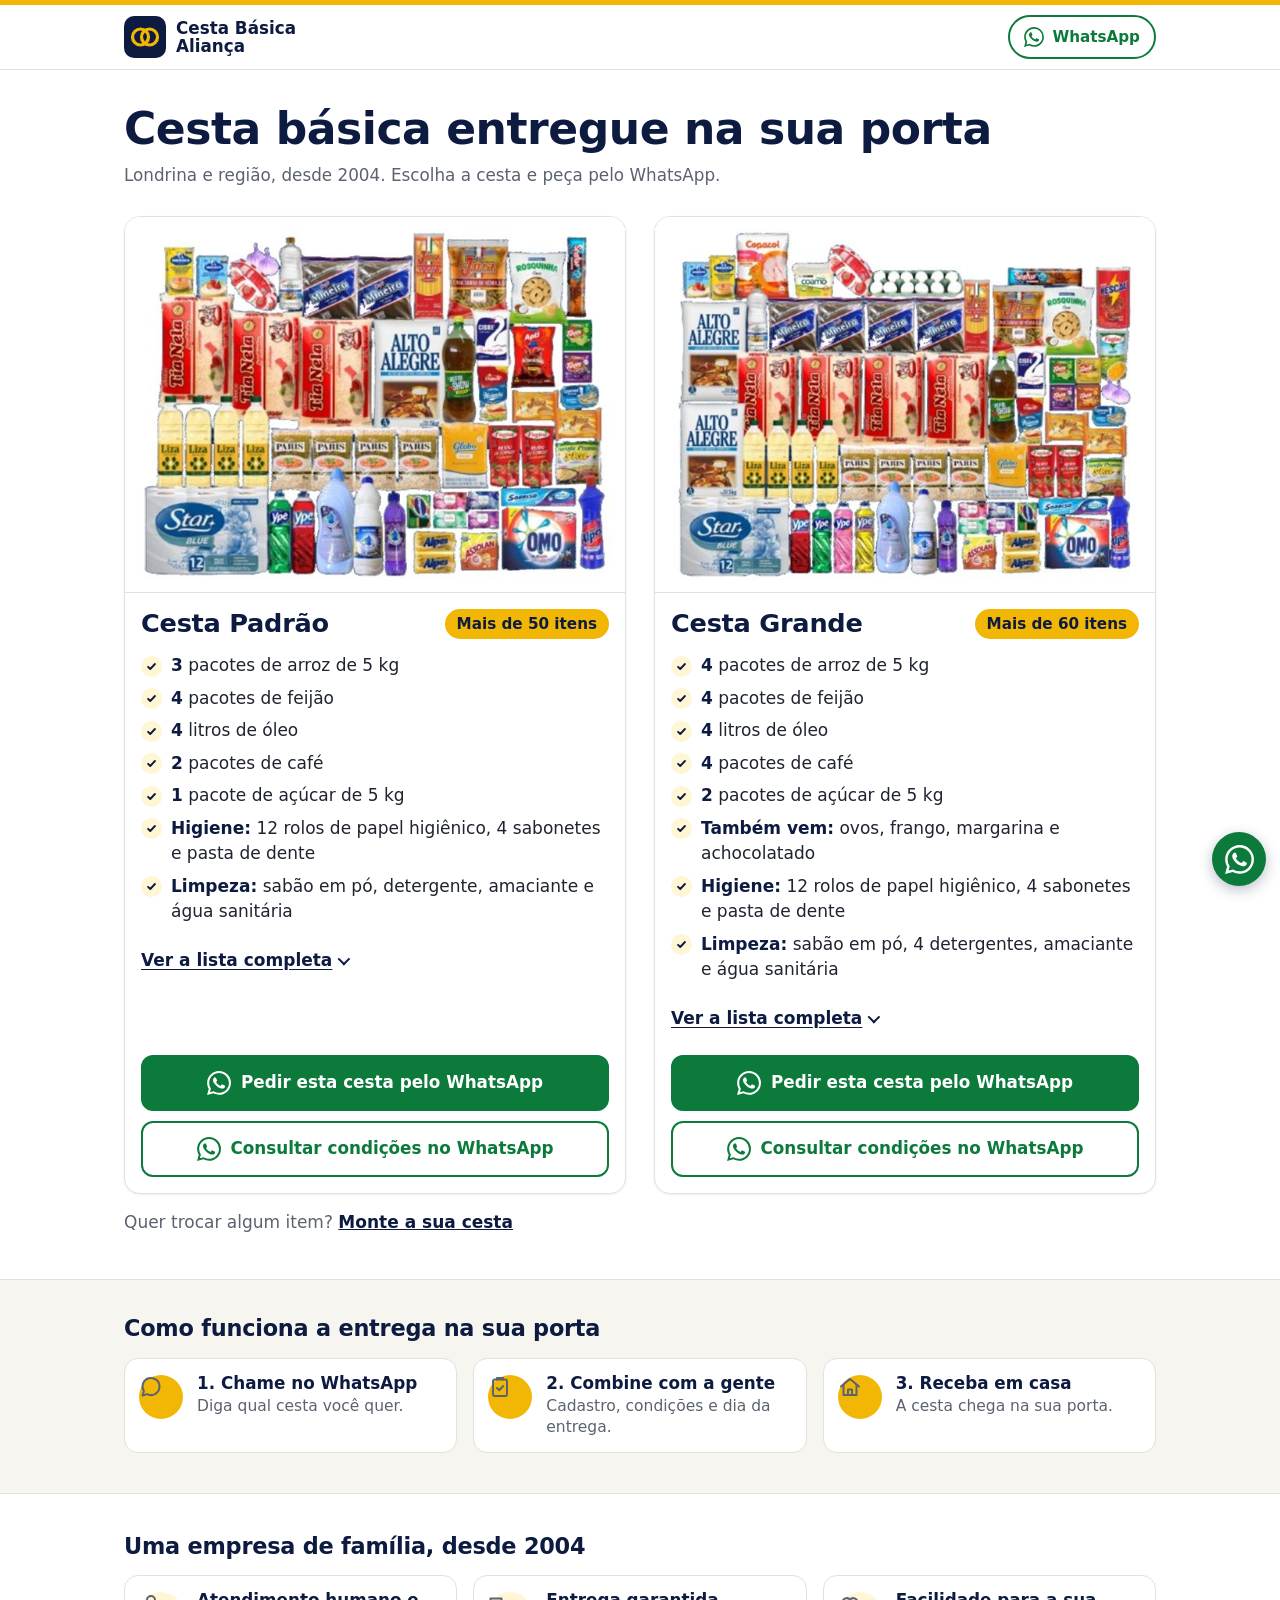
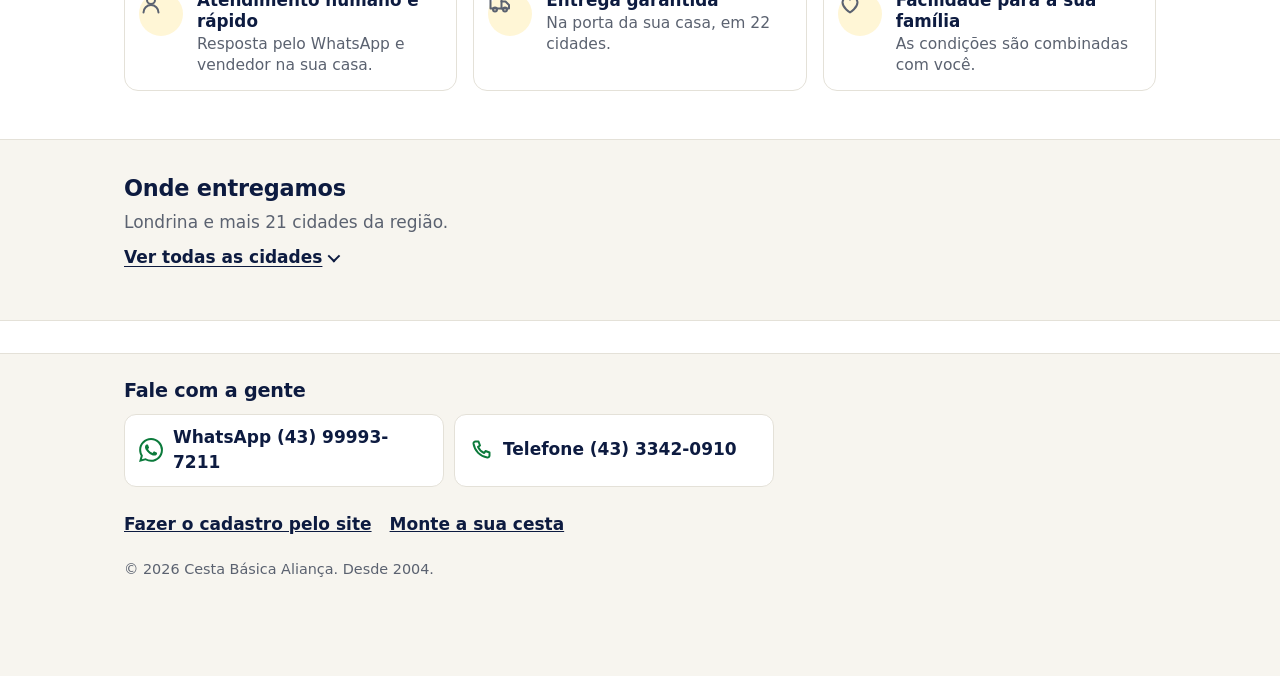
==== commit 0e8aafa6: "fix: frase de atendimento da página inicial ancorada no vendedor que vai à casa No WhatsApp a primei" ====
--- a/index.html
+++ b/index.html
@@ -215,7 +215,7 @@
     <ul class="confianca">
       <li>
         <span class="bola" aria-hidden="true"><svg viewBox="0 0 24 24"><circle cx="12" cy="8" r="4"/><path d="M4.5 20.5a7.5 7.5 0 0 1 15 0"/></svg></span>
-        <div><b>Atendimento humano e rápido</b><span>Você fala com a nossa equipe pelo WhatsApp.</span></div>
+        <div><b>Atendimento humano e rápido</b><span>Resposta pelo WhatsApp e vendedor na sua casa.</span></div>
       </li>
       <li>
         <span class="bola" aria-hidden="true"><svg viewBox="0 0 24 24"><path d="M2.5 6.5h11v10h-11z"/><path d="M13.5 9.5h4l3.5 3.5v3.5h-7.5"/><circle cx="7" cy="17.5" r="2"/><circle cx="17" cy="17.5" r="2"/></svg></span>
